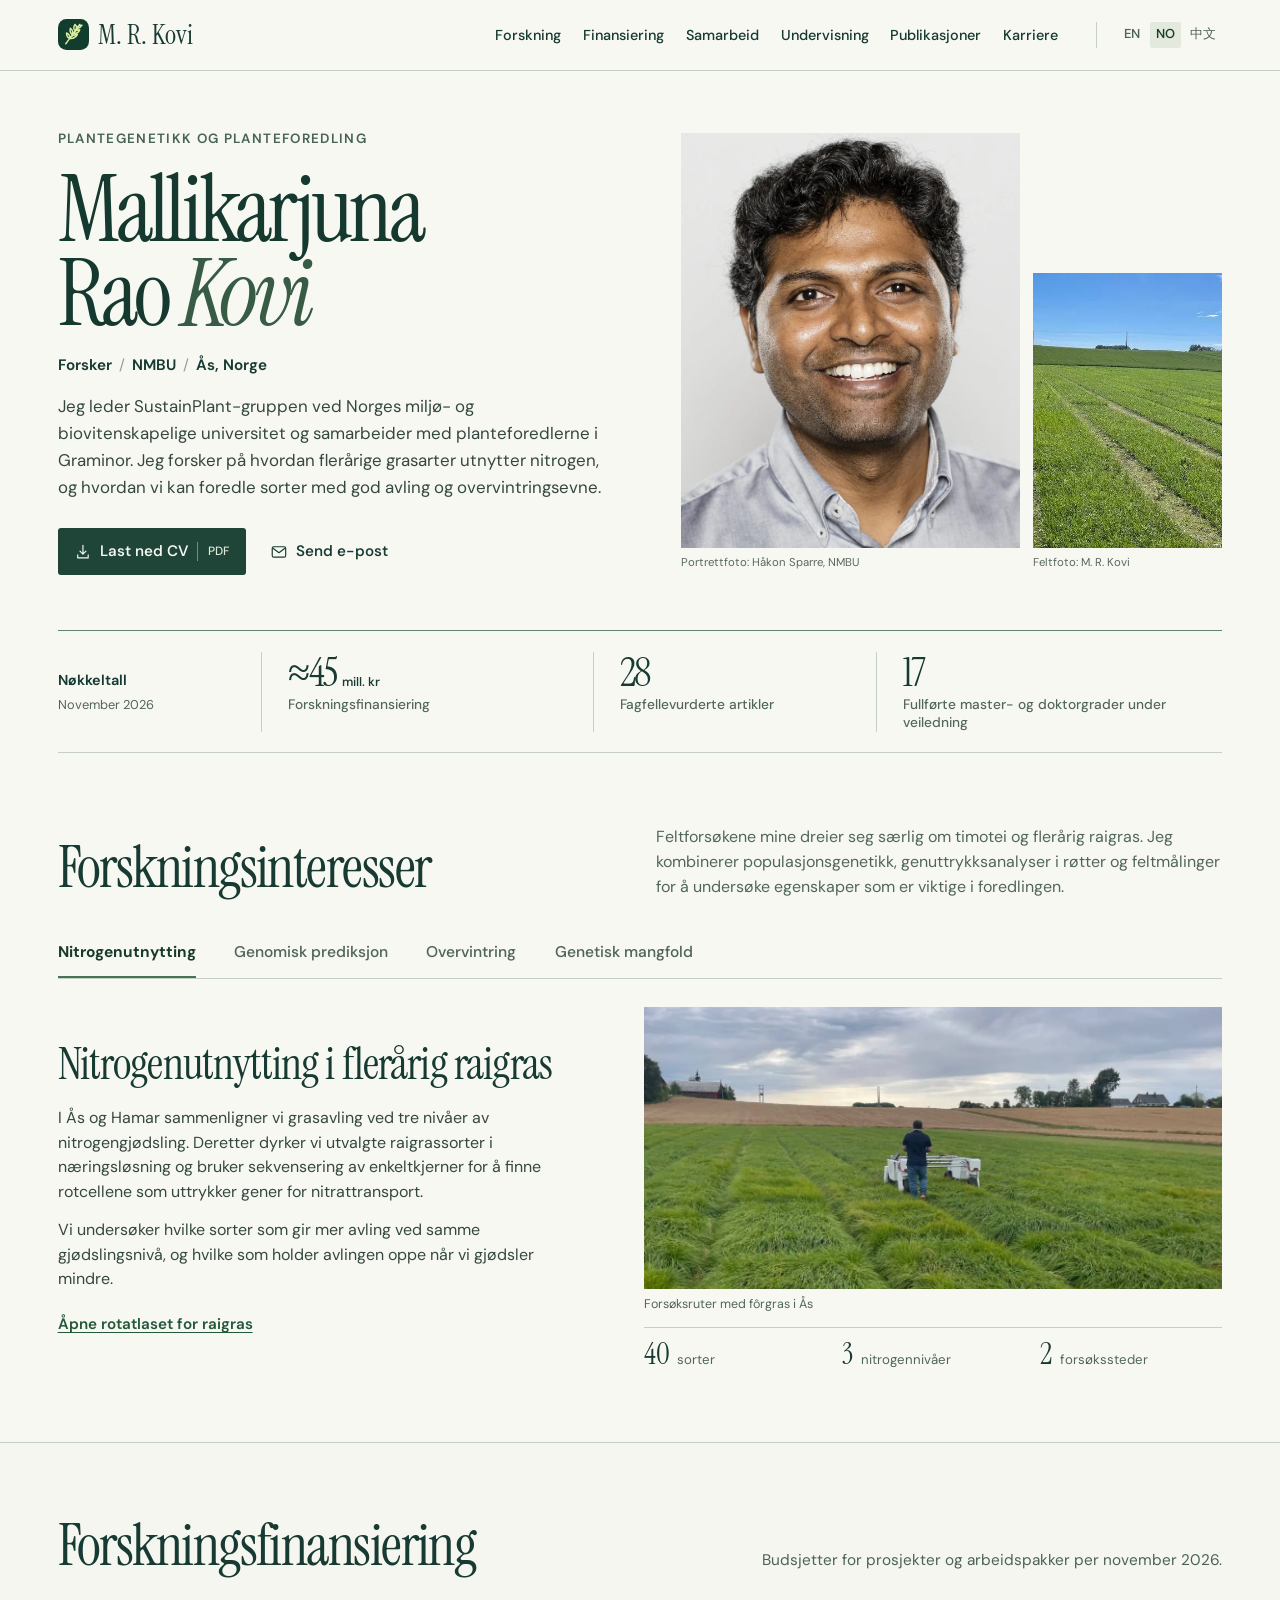
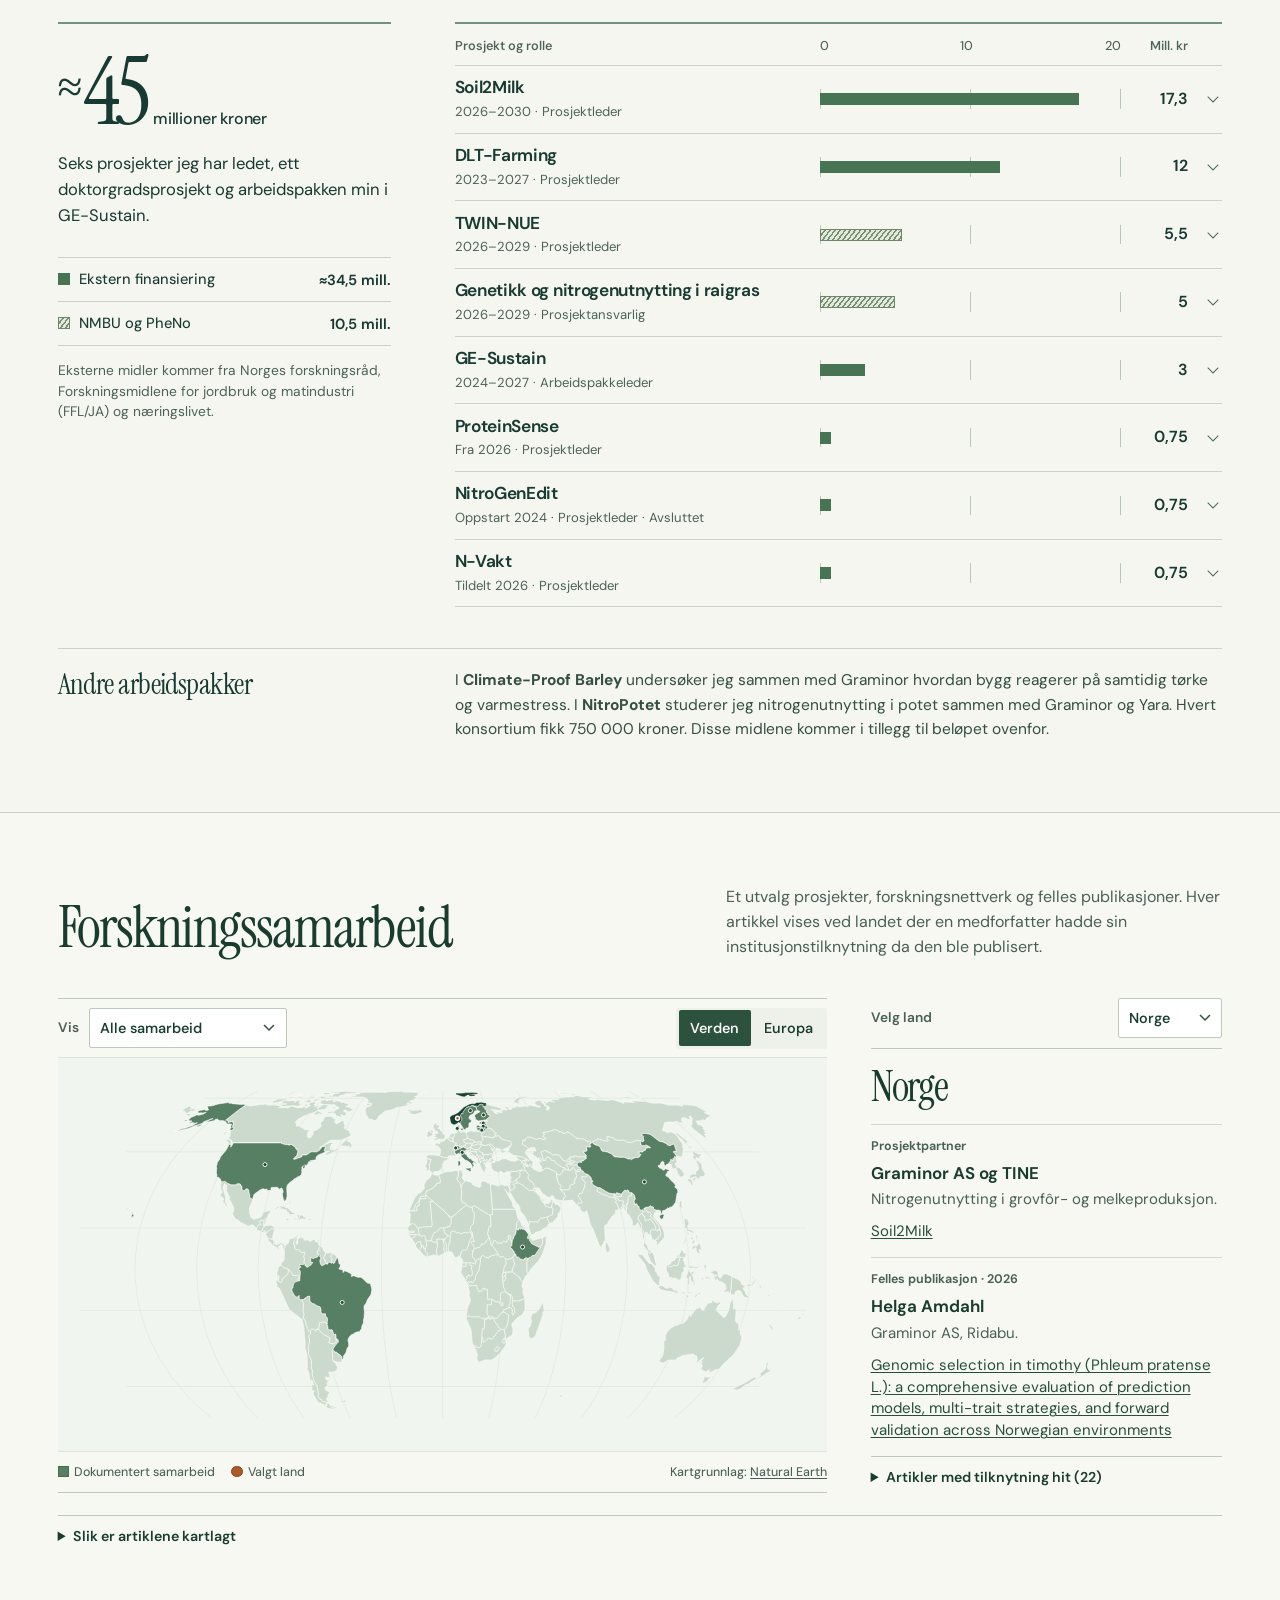
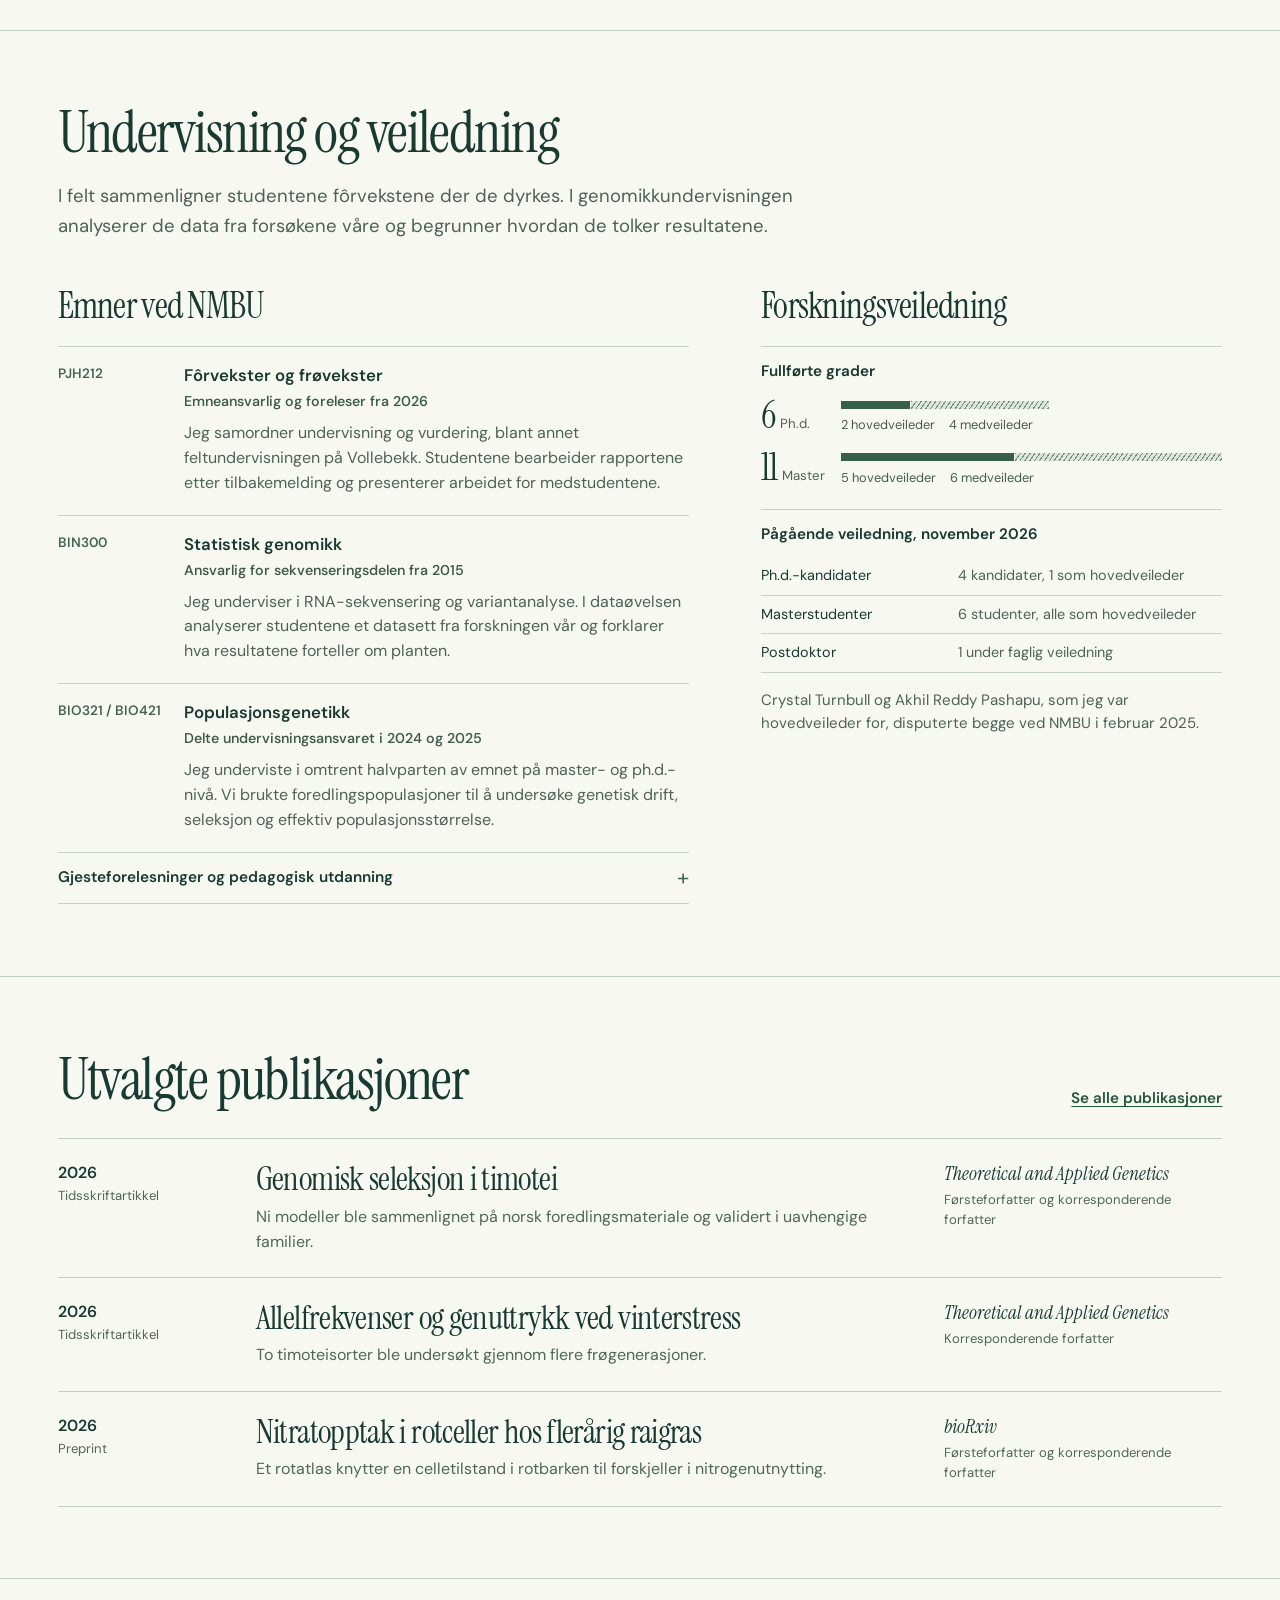
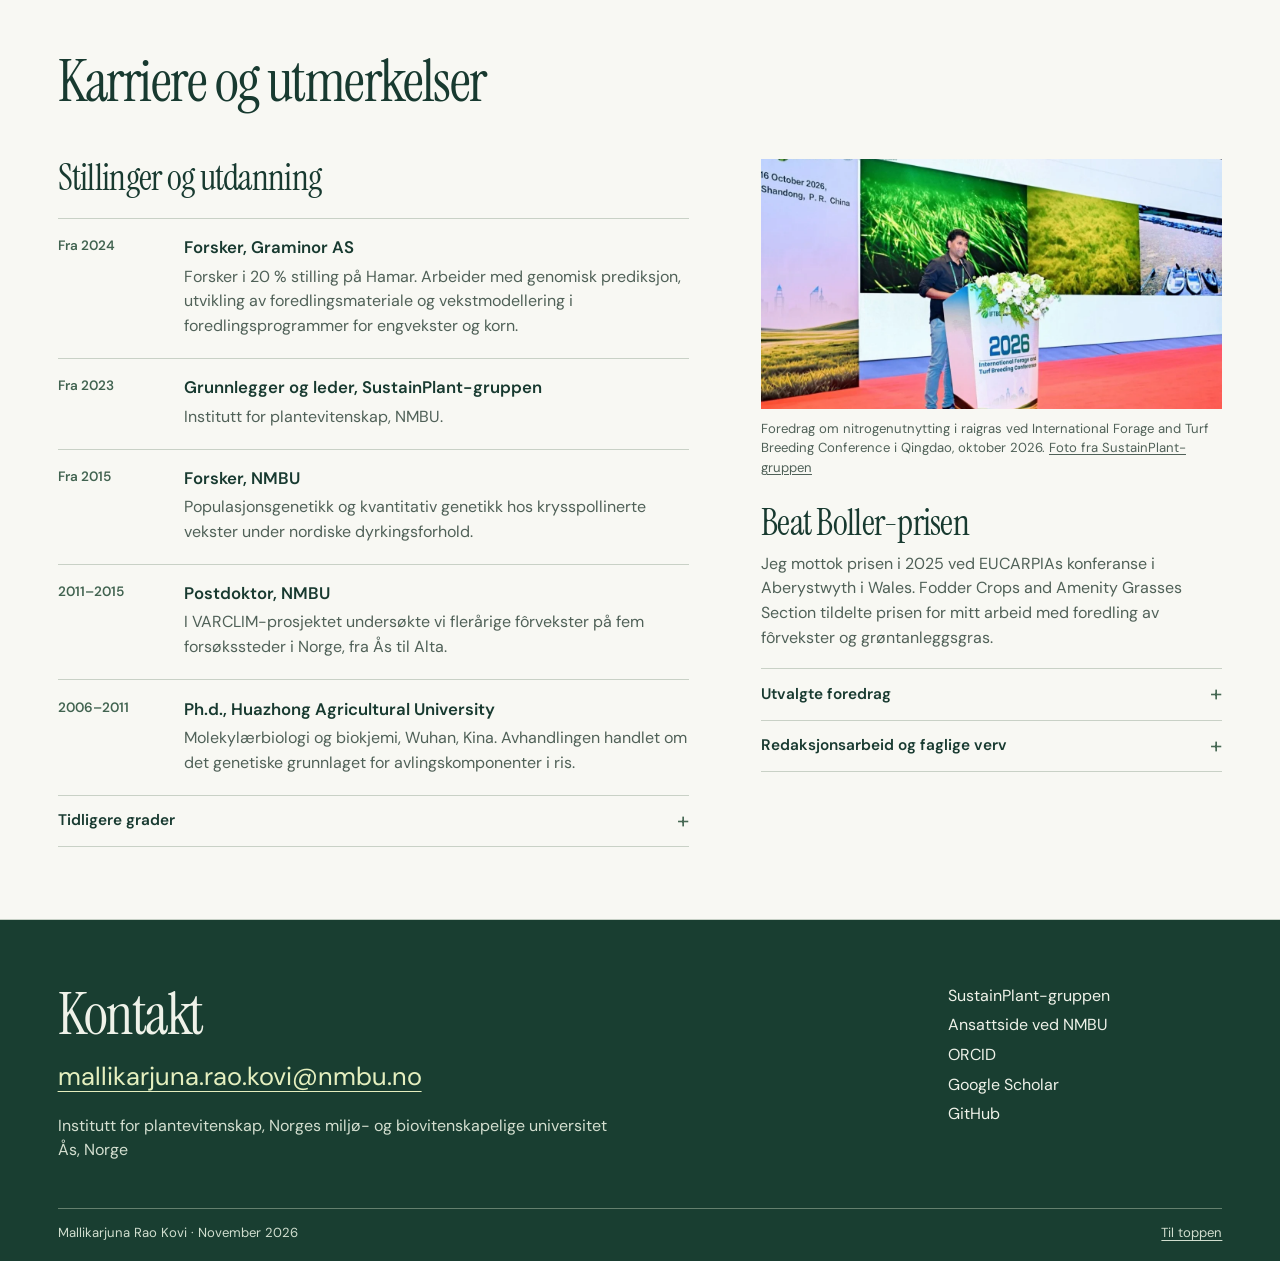
==== index-no.html @ 4cb426a6 "Publish multilingual academic CV with international collaborations" ====
<!doctype html>
<html lang="nb"><head>
<meta charset="utf-8"><meta name="viewport" content="width=device-width,initial-scale=1"><meta name="theme-color" content="#f8f8f3">
<title>Mallikarjuna Rao Kovi | Plantegenetikk og planteforedling</title>
<meta name="description" content="Faglig profil for Mallikarjuna Rao Kovi. Grovfôrforedling, forskningsprosjekter, internasjonalt samarbeid, publikasjoner og undervisning ved NMBU."><link rel="canonical" href="https://kovimallik.github.io/index-no.html">
<link rel="alternate" hreflang="en" href="https://kovimallik.github.io/">
<link rel="alternate" hreflang="nb" href="https://kovimallik.github.io/index-no.html">
<link rel="alternate" hreflang="zh-Hans" href="https://kovimallik.github.io/index-zh.html">
<link rel="alternate" hreflang="x-default" href="https://kovimallik.github.io/">
<meta property="og:type" content="profile"><meta property="og:title" content="Mallikarjuna Rao Kovi | Plantegenetikk og planteforedling"><meta property="og:description" content="Faglig profil for Mallikarjuna Rao Kovi. Grovfôrforedling, forskningsprosjekter, internasjonalt samarbeid, publikasjoner og undervisning ved NMBU."><meta property="og:url" content="https://kovimallik.github.io/index-no.html"><meta property="og:image" content="https://kovimallik.github.io/assets/portrait.webp">
<link rel="icon" href="./assets/mark.svg" type="image/svg+xml"><link rel="preload" href="./assets/fonts/InstrumentSerif-Regular.woff" as="font" type="font/woff" crossorigin>
<link rel="stylesheet" href="./style.css"><link rel="stylesheet" href="./funding.css"><link rel="stylesheet" href="./teaching.css"><link rel="stylesheet" href="./world-map.css"><script src="./script.js" defer></script><script src="./world-map.js" defer></script>
</head><body><a href="#main" class="skip">Hopp til innhold</a>
<header class="site-header"><div class="wrap headbar">
<a class="wordmark" href="#main" aria-label="M. R. Kovi · Forside"><img src="./assets/mark.svg" width="33" height="33" alt="">M. R. Kovi</a>
<nav class="main-nav" id="main-nav" aria-label="Hovedmeny"><a href="#research">Forskning</a><a href="#funding">Finansiering</a><a href="#collaborations">Samarbeid</a><a href="#teaching">Undervisning</a><a href="#publications">Publikasjoner</a><a href="#career">Karriere</a></nav>
<nav class="languages" aria-label="Velg språk"><a href="./index.html" lang="en" hreflang="en" aria-label="English" data-language="en">EN</a> <a href="./index-no.html" lang="nb" hreflang="nb" aria-label="Norsk bokmål" data-language="no" aria-current="true">NO</a> <a href="./index-zh.html" lang="zh-Hans" hreflang="zh-Hans" aria-label="简体中文" data-language="zh">中文</a></nav>
<button type="button" class="menu-toggle" data-open="Meny" data-close="Lukk menyen" aria-label="Meny" aria-controls="main-nav" aria-expanded="false"><span></span><span></span></button>
</div></header>
<main id="main">
<section class="masthead" aria-labelledby="name"><div class="wrap hero-grid">
<div class="bio"><div class="profession">Plantegenetikk og planteforedling</div>
<h1 id="name" lang="en">Mallikarjuna<br>Rao <em>Kovi</em></h1>
<p class="byline">Forsker <span aria-hidden="true">/</span> NMBU <span aria-hidden="true">/</span> Ås, Norge</p>
<p class="bio-copy">Jeg leder SustainPlant-gruppen ved Norges miljø- og biovitenskapelige universitet og samarbeider med planteforedlerne i Graminor. Jeg forsker på hvordan flerårige grasarter utnytter nitrogen, og hvordan vi kan foredle sorter med god avling og overvintringsevne.</p><div class="bio-links"><a class="button" href="./Mallikarjuna-Rao-Kovi-CV-no.pdf" download><svg class="icon" aria-hidden="true" viewBox="0 0 24 24"><path d="M12 3v12m-4-4 4 4 4-4M5 16v4h14v-4"/></svg>Last ned CV <span>PDF</span></a><a class="plain-link" href="mailto:mallikarjuna.rao.kovi@nmbu.no"><svg class="icon" aria-hidden="true" viewBox="0 0 24 24"><rect x="3" y="5" width="18" height="14" rx="2"/><path d="m4 7 8 6 8-6"/></svg>Send e-post</a></div>
</div>
<div class="hero-photos">
<figure class="main-photo"><img src="./assets/portrait.webp" alt="Portrett av Mallikarjuna Rao Kovi" width="825" height="1100" fetchpriority="high"><figcaption>Portrettfoto: Håkon Sparre, NMBU</figcaption></figure>
<figure class="side-photo"><img src="./assets/proteinsense-field.webp" alt="Rader med fôrgras i et norsk feltforsøk." width="880" height="495"><figcaption>Feltfoto: M. R. Kovi</figcaption></figure>
</div>
</div></section>
<div class="wrap record-strip"><div class="record-heading"><strong>Nøkkeltall</strong><span>November 2026</span></div><a href="#funding" class="metric"><span class="metric-value">≈45 <small>mill. kr</small></span><span class="metric-label">Forskningsfinansiering</span></a><a href="#publications" class="metric"><span class="metric-value">28</span><span class="metric-label">Fagfellevurderte artikler</span></a><a href="#teaching" class="metric"><span class="metric-value">17</span><span class="metric-label">Fullførte master- og doktorgrader under veiledning</span></a></div>
<section class="chapter research" id="research"><div class="wrap"><header class="lead-heading"><h2>Forskningsinteresser</h2><p>Feltforsøkene mine dreier seg særlig om timotei og flerårig raigras. Jeg kombinerer populasjonsgenetikk, genuttrykksanalyser i røtter og feltmålinger for å undersøke egenskaper som er viktige i foredlingen.</p></header>
<div class="theme-nav" aria-label="Forskningstemaer" hidden><button type="button" data-theme="nitrogen">Nitrogenutnytting</button><button type="button" data-theme="prediction">Genomisk prediksjon</button><button type="button" data-theme="adaptation">Overvintring</button><button type="button" data-theme="resources">Genetisk mangfold</button></div>
<article class="theme-panel" id="nitrogen"><div class="theme-copy"><h3>Nitrogenutnytting i flerårig raigras</h3><p>I Ås og Hamar sammenligner vi grasavling ved tre nivåer av nitrogengjødsling. Deretter dyrker vi utvalgte raigrassorter i næringsløsning og bruker sekvensering av enkeltkjerner for å finne rotcellene som uttrykker gener for nitrattransport.</p><p>Vi undersøker hvilke sorter som gir mer avling ved samme gjødslingsnivå, og hvilke som holder avlingen oppe når vi gjødsler mindre.</p><a class="text-link" href="https://kovimallik.github.io/lolium-root-atlas/">Åpne rotatlaset for raigras</a></div><figure class="field-study"><img src="./assets/field-phenotyping.webp" width="1200" height="675" loading="lazy" alt="En forsker måler fôrgras i felt med en fenotypingsplattform ved NMBU."><figcaption><span>Forsøksruter med fôrgras i Ås</span><div class="trial-design"><div><strong>40</strong><span>sorter</span></div><div><strong>3</strong><span>nitrogennivåer</span></div><div><strong>2</strong><span>forsøkssteder</span></div></div></figcaption></figure></article>
<article class="theme-panel" id="prediction"><div class="theme-copy"><h3>Genomisk prediksjon i nye timoteifamilier</h3><p>Sammen med Graminor sammenlignet vi ni modeller for genomisk prediksjon i timotei. Den gjennomsnittlige korrelasjonen mellom predikerte og observerte verdier falt fra 0,62 ved kryssvalidering til 0,16 da vi testet modellene i 213 uavhengige familier.</p><p>For en foredler som skal velge foreldre til neste generasjon, ligger den siste testen nærmest den praktiske oppgaven.</p><a class="text-link" href="https://doi.org/10.1007/s00122-026-05371-x">Les timoteistudien</a></div><figure class="correlation"><figcaption>Prediksjonskorrelasjon <i>r</i></figcaption><div class="corr-row"><span>Kryssvalidering i treningsmaterialet</span><div class="corr-track"><b style="--w:62%"></b></div><strong>0,62</strong></div><div class="corr-row"><span>Uavhengige familier</span><div class="corr-track"><b style="--w:16%"></b></div><strong>0,16</strong></div><p>Gjennomsnittlig Pearson-korrelasjon for 30 kombinasjoner av egenskap og datasett. Skala fra 0 til 1.</p></figure></article>
<article class="theme-panel" id="adaptation"><div class="theme-copy"><h3>Overvintring etter frøoppformering</h3><p>Frø av nordlige timoteisorter blir ofte oppformert lenger sør. Vi følger endringer i allelfrekvenser og genuttrykk gjennom flere frøgenerasjoner og undersøker hvordan plantene klarer seg etter frost og isdekke.</p><p>Spørsmålet er om sortene beholder vinterherdigheten de opprinnelig ble valgt ut for.</p><a class="text-link" href="https://doi.org/10.1007/s00122-026-05270-1">Les studien om vinterstress</a></div><div class="trait-note"><h4>Vinteregenskaper</h4><dl><dt>Frosttoleranse</dt><dd>Gjenvekst etter frost</dd><dt>Toleranse for isdekke</dt><dd>Overlevelse under langvarig isdekke</dd></dl></div></article>
<article class="theme-panel" id="resources"><div class="theme-copy"><h3>Frøavling og genetiske ressurser</h3><p>I tetraploid rødkløver har vi sammenlignet genuttrykket i planter med ulik frøsetting. For engsvingel har vi utviklet en åpen genomdatabase der forskere kan finne gener og sammenligne sekvenser.</p><p>I GE-Sustain arbeider jeg også med å finne gener for sjukdomsresistens og prosesseringskvalitet i potet.</p><a class="text-link" href="https://doi.org/10.1038/srep44383">Les studien om rødkløver</a></div><div class="trait-note"><h4>Genomressurser</h4><dl><dt><a href="https://doi.org/10.1093/database/baaa046">ForageGrassBase</a></dt><dd>Genomressurser for engsvingel</dd><dt><a href="https://www.sustainplantgroup.com/pages/research.html#ge-sustain">GE-Sustain</a></dt><dd>Sjukdomsresistens og knollkvalitet i potet</dd></dl></div></article></div></section>
<section lang="nb" class="chapter funding" id="funding" aria-labelledby="funding-title">
  <div class="wrap">
    <header class="fund-heading">
      <h2 id="funding-title">Forskningsfinansiering</h2>
      <p>Budsjetter for prosjekter og arbeidspakker per november 2026.</p>
    </header>
    <div class="fund-layout">
      <div class="fund-overview">
        <p class="fund-total"><span class="fund-approx" aria-label="Omtrent">≈</span>45<span class="fund-unit">millioner kroner</span></p>
        <p class="fund-scope">Seks prosjekter jeg har ledet, ett doktorgradsprosjekt og arbeidspakken min i GE-Sustain.</p>
        <dl class="fund-source-list">
          <div>
            <dt><i class="fund-key" aria-hidden="true"></i>Ekstern finansiering</dt>
            <dd>≈34,5 mill.</dd>
          </div>
          <div>
            <dt><i class="fund-key fund-internal-key" aria-hidden="true"></i>NMBU og PheNo</dt>
            <dd>10,5 mill.</dd>
          </div>
        </dl>
        <p class="fund-source-note">Eksterne midler kommer fra Norges forskningsråd, Forskningsmidlene for jordbruk og matindustri (FFL/JA) og næringslivet.</p>
      </div>
      <div class="fund-chart" aria-label="Prosjektbudsjetter i millioner kroner">
        <div class="fund-chart-head" aria-hidden="true">
          <span class="fund-project-label">Prosjekt og rolle</span>
          <span class="fund-chart-axis"><span>0</span><span>10</span><span>20</span></span>
          <span class="fund-amount-label">Mill. kr</span>
        </div>
        <!-- Each budget is plotted on the same 0 to 20 millioner kroner scale. -->
        <details class="fund-row">
          <summary>
            <span class="fund-label"><strong>Soil2Milk</strong><small>2026–2030 · Prosjektleder</small></span>
            <span class="fund-plot" aria-hidden="true"><i style="--share:86.5%"></i></span>
            <span class="fund-amount">17,3<span class="fund-sr"> millioner kroner</span></span><i class="fund-toggle" aria-hidden="true"></i>
          </summary>
          <div class="fund-detail"><p>Vi følger nitrogenet fra eng med gras og kløver via grovfôret til melkekua. Vi måler fôrkvalitet, nitrogentap og metanutslipp. Norges forskningsråd bidrar med 16 millioner kroner og næringslivet med 1,3 millioner. Blant partnerne er TINE, Graminor, Yara og Norsk Landbruksrådgiving.</p>
            <a href="https://www.nmbu.no/en/research/projects/soil2milk">Soil2Milk ved NMBU</a></div>
        </details>
        <details class="fund-row">
          <summary>
            <span class="fund-label"><strong>DLT-Farming</strong><small>2023–2027 · Prosjektleder</small></span>
            <span class="fund-plot" aria-hidden="true"><i style="--share:60%"></i></span>
            <span class="fund-amount">12<span class="fund-sr"> millioner kroner</span></span><i class="fund-toggle" aria-hidden="true"></i>
          </summary>
          <div class="fund-detail"><p>I Ås og Hamar sammenligner vi 40 sorter av flerårig raigras ved tre nivåer av nitrogengjødsling. Feltroboter, droner og sensorer lar oss koble målinger av plantebestandet til tørrstoffavling og fôrkvalitet. Budsjettet inkluderer 9,86 millioner kroner i offentlig støtte og 2,14 millioner fra næringslivet. Graminor, BioDrone og Accenture er blant partnerne.</p>
            <a href="https://www.nmbu.no/en/research/projects/dlt-farming">DLT-Farming ved NMBU</a></div>
        </details>
        <details class="fund-row fund-internal">
          <summary>
            <span class="fund-label"><strong>TWIN-NUE</strong><small>2026–2029 · Prosjektleder</small></span>
            <span class="fund-plot" aria-hidden="true"><i style="--share:27.5%"></i></span>
            <span class="fund-amount">5,5<span class="fund-sr"> millioner kroner</span></span><i class="fund-toggle" aria-hidden="true"></i>
          </summary>
          <div class="fund-detail"><p>Daglige 3D-skanninger viser hvordan raigras og havre vokser ved ulik nitrogentilgang. Vi kombinerer målingene med genomdata for å modellere responsen på gjødsling hos ulike genotyper. NMBU og Norsk infrastruktur for plantefenotyping (PheNo) finansierer prosjektet.</p>
            <a href="https://www.nmbu.no/en/research/projects/twin-nue">TWIN-NUE ved NMBU</a></div>
        </details>
        <details class="fund-row fund-internal">
          <summary>
            <span class="fund-label"><strong>Genetikk og nitrogenutnytting i raigras</strong><small>2026–2029 · Prosjektansvarlig</small></span>
            <span class="fund-plot" aria-hidden="true"><i style="--share:25%"></i></span>
            <span class="fund-amount">5<span class="fund-sr"> millioner kroner</span></span><i class="fund-toggle" aria-hidden="true"></i>
          </summary>
          <div class="fund-detail"><p>I dette NMBU-finansierte doktorgradsprosjektet bruker vi genredigering for å undersøke hvordan kandidatgener påvirker opptak og utnytting av nitrogen i flerårig raigras.</p>
            <a href="https://www.sustainplantgroup.com/pages/team.html">Doktorgradsarbeid i SustainPlant</a></div>
        </details>
        <details class="fund-row">
          <summary>
            <span class="fund-label"><strong>GE-Sustain</strong><small>2024–2027 · Arbeidspakkeleder</small></span>
            <span class="fund-plot" aria-hidden="true"><i style="--share:15%"></i></span>
            <span class="fund-amount">3<span class="fund-sr"> millioner kroner</span></span><i class="fund-toggle" aria-hidden="true"></i>
          </summary>
          <div class="fund-detail"><p>Jeg leder arbeidet med å finne gener for sykdomsresistens og prosesseringskvalitet i potet. Arbeidspakken har et budsjett på 3 millioner kroner av totalt 16 millioner i prosjektet som Graminor leder.</p>
            <a href="https://www.sustainplantgroup.com/pages/research.html#ge-sustain">GE-Sustain hos SustainPlant</a></div>
        </details>
        <details class="fund-row">
          <summary>
            <span class="fund-label"><strong>ProteinSense</strong><small>Fra 2026 · Prosjektleder</small></span>
            <span class="fund-plot" aria-hidden="true"><i style="--share:3.75%"></i></span>
            <span class="fund-amount">0,75<span class="fund-sr"> millioner kroner</span></span><i class="fund-toggle" aria-hidden="true"></i>
          </summary>
          <div class="fund-detail"><p>Sammen med TINE, Yara og Graminor undersøker vi om dronebilder og feltmålinger kan forutsi råproteininnholdet i gras og hjelpe bønder å velge slåttetidspunkt. Prosjektet finansieres av FFL/JA.</p>
            <a href="https://www.nmbu.no/en/research/projects/proteinsense">ProteinSense ved NMBU</a></div>
        </details>
        <details class="fund-row">
          <summary>
            <span class="fund-label"><strong>NitroGenEdit</strong><small>Oppstart 2024 · Prosjektleder · Avsluttet</small></span>
            <span class="fund-plot" aria-hidden="true"><i style="--share:3.75%"></i></span>
            <span class="fund-amount">0,75<span class="fund-sr"> millioner kroner</span></span><i class="fund-toggle" aria-hidden="true"></i>
          </summary>
          <div class="fund-detail"><p>I dette FFL/JA-finansierte forprosjektet med Graminor sammenlignet vi raigrassorter i vannkultur og valgte ut gener for videre studier av nitrogentransport og nitrogenomsetning.</p>
            <a href="https://www.nmbu.no/en/research/projects/nitrogenedit">NitroGenEdit ved NMBU</a></div>
        </details>
        <details class="fund-row">
          <summary>
            <span class="fund-label"><strong>N-Vakt</strong><small>Tildelt 2026 · Prosjektleder</small></span>
            <span class="fund-plot" aria-hidden="true"><i style="--share:3.75%"></i></span>
            <span class="fund-amount">0,75<span class="fund-sr"> millioner kroner</span></span><i class="fund-toggle" aria-hidden="true"></i>
          </summary>
          <div class="fund-detail"><p>Sammen med Agdir Drift AS skal vi undersøke om satellittdata kan påvise nitrogenoverskudd i eng og identifisere arealer med risiko for utvasking. Prosjektet fikk støtte fra FFL/JA i 2026.</p>
            <a href="https://www.landbruksdirektoratet.no/nb/nyhetsrom/nyhetsarkiv/fra-presisjonsjordbruk-til-avokado-21-nye-og-spennende-utredninger-og-forprosjekter-innen-jordbruk-og-matindustri">Tildelingen hos Landbruksdirektoratet</a></div>
        </details>
      </div>
    </div>
    <aside class="fund-related">
      <h3>Andre arbeidspakker</h3>
      <p>I <strong>Climate-Proof Barley</strong> undersøker jeg sammen med Graminor hvordan bygg reagerer på samtidig tørke og varmestress. I <strong>NitroPotet</strong> studerer jeg nitrogenutnytting i potet sammen med Graminor og Yara. Hvert konsortium fikk 750 000 kroner. Disse midlene kommer i tillegg til beløpet ovenfor.</p>
    </aside>
  </div>
</section>

<section class="chapter network-section" id="collaborations" aria-labelledby="network-title"><div class="wrap">
<header class="network-heading"><h2 id="network-title">Forskningssamarbeid</h2><p>Et utvalg prosjekter, forskningsnettverk og felles publikasjoner. Hver artikkel vises ved landet der en medforfatter hadde sin institusjonstilknytning da den ble publisert.</p></header>
<div class="network-layout"><div class="network-atlas">
<div class="network-toolbar" hidden>
<label class="network-select-label" for="network-type">Vis</label><select id="network-type" data-network-type><option value="all">Alle samarbeid</option><option value="project">Prosjekter og nettverk</option><option value="paper">Felles publikasjoner</option></select>
<div class="network-zoom" aria-label="Kartutsnitt" role="group"><button type="button" data-network-zoom="world" aria-pressed="true">Verden</button><button type="button" data-network-zoom="europe" aria-pressed="false">Europa</button></div></div>
<figure class="network-figure">
<svg xmlns="http://www.w3.org/2000/svg" class="network-map" role="group" aria-label="Verdenskart over utvalgte forskningssamarbeid" viewBox="0 -12 880 392" data-world-box="0 -12 880 392" data-europe-box="387 5 150 87">
<image href="./assets/collaboration-geography.svg" x="0" y="-12" width="880" height="392" aria-hidden="true"/>
<a href="#network-nor" data-network-iso="NOR" data-europe="true" aria-label="Norge"><title>Norge</title><path d="M462 0.3L462.5 0L464.6 -0L466.5 0.3L471.4 1L467.9 1.4L467.2 2.2L466 2.4L465.5 3.3L463.7 3.3L460.4 2.6L461.6 2.3L459.4 2L456.4 1.1L455.2 0.4ZM489.7 13.3L487.2 14L486 14.1L486.3 13L484.1 12.4L481.8 12.9L481.3 14.1L479.9 14.8L478.1 14.4L476 14.5L474 13.6L473.2 14.1L472.2 14.1L472.2 15.2L469.1 15L468.8 15.9L467.3 15.9L462.8 21.7L463.5 22.3L463 23.1L461.3 23.1L460.4 24.9L460.8 27.5L462 28.5L461.7 31L460.4 32.4L459.7 33.7L458.4 32.3L455.1 34.8L452.7 35.3L450.2 34.2L449.4 31.9L448.6 27.2L450.2 25.9L454.6 24.2L457.8 22.3L460.6 19.7L464.1 16.3L466.6 15L470.6 12.9L473.9 12.2L476.6 12.3L478.7 11L481.5 11.1L484.3 10.8L489.6 11.9L487.7 12.3ZM479.7 -0L477.7 0.5L473.5 0.6L465.1 -0.2L473 -0.5L476.7 -0.3ZM476.4 2.1L473.2 2.6L470.6 2.3L471.5 2L470.6 1.7L473.5 1.5L474.2 1.9Z" vector-effect="non-scaling-stroke"/><circle class="network-marker" cx="456.9" cy="28.4" r="2.3" vector-effect="non-scaling-stroke"/></a>
<a href="#network-bra" data-network-iso="BRA" data-europe="false" aria-label="Brasil"><title>Brasil</title><path d="M325 304.4L324.1 302.8L324.8 301.4L323.1 299.5L321.1 297.9L318.5 296L317.7 296.1L315 293.8L313.7 294.1L315.9 290.1L317.8 287.3L319.1 286.1L320.7 284.4L320.4 282L319 280.3L318 280.9L317.9 275.7L317.1 275.2L316.3 275.7L315.4 275.5L313.8 270.7L312.2 269.9L311.4 270.5L308.9 269.9L308.5 265.8L307.6 264.1L308.2 263.4L307.8 261.7L308.2 260.3L308.3 257.9L307.6 256L306.2 255.1L305.9 253.9L306 252.1L301.6 252L300.3 248.4L301 248.4L300 244.3L298.6 243.4L297.1 243.4L296.1 242.5L294.5 241.9L293.5 240.7L290.8 240.2L288.1 237.4L287.8 231.8L284.8 232.3L283.6 233.5L281.7 234.7L281.3 235.7L280.1 235.8L278.3 235.5L277.1 236L276 235.7L275.7 230.9L274 232.8L271.9 232.7L270.9 231L269.3 230.8L269.7 229.5L268.3 227.6L267.2 224.7L267.7 224.2L267.7 222.8L269 221.9L268.7 220.2L269.3 219.1L269.4 217.7L272 215.5L273.9 214.9L274.2 214.4L276.3 214.6L277.1 205.9L277.2 204.5L276.8 202.7L275.7 201.6L275.8 199.3L277.1 198.8L277.6 199.1L277.6 197.9L276.3 197.6L276.3 195.6L280.8 195.7L281.6 194.6L282.3 195.6L282.7 197.4L283.1 197L284.4 198.7L286.2 198.5L286.7 197.5L288.5 196.8L289.4 196.3L289.7 194.9L291.4 194L291.3 193.4L289.3 193.1L289 191.1L289.2 189L288.1 188.2L288.6 187.9L290.3 188.3L292.2 189.1L292.8 188.3L294.5 187.9L297.2 186.7L298.1 185.5L297.8 184.6L299 184.4L299.6 185.2L299.2 186.5L300 187L300.5 188.5L299.8 189.6L299.4 192.3L300 193.9L300.1 195.4L301.5 196.8L302.7 197L303 196.4L303.7 196.2L304.8 195.7L305.5 194.8L308.7 195.3L308.8 193.1L309.7 193.3L310.8 193L312.1 193.7L313.2 194.3L313.9 193.5L314.4 193.6L314.7 194.5L315.9 194.3L319 187.9L319.8 187.7L320.3 189.5L321.6 195L322.8 195.5L322.8 197.7L321.1 200.3L321.8 201.2L325.9 201.7L326 204.9L327.8 202.8L330.8 204L334.7 205.9L335.8 207.8L335.5 209.5L338.2 208.5L342.8 210.2L346.3 210.1L349.8 212.7L352.8 216.2L354.7 217.1L356.7 217.3L357.5 218.3L358.4 222.3L358.9 224.2L358.1 229.4L357 231.4L353.9 235.8L352.6 239.3L351 242L350.4 242.1L349.9 244.4L350.4 250.2L350.1 255L350 257L349.4 258.2L349.3 262.3L347.4 266.3L347.3 269.4L345.6 270.7L345.3 272.6L342.8 272.6L339.4 273.7L338 275.1L335.6 275.9L333.2 278.3L331.7 281.3L331.7 283.5L332.3 285.2L332.4 288.2L332.1 289.6L330.8 291.2L329.3 296.4L327.8 298.7L326.6 300L326.1 302.8Z" vector-effect="non-scaling-stroke"/><circle class="network-marker" cx="325.0" cy="239.1" r="2.3" vector-effect="non-scaling-stroke"/></a>
<a href="#network-chn" data-network-iso="CHN" data-europe="false" aria-label="Kina"><title>Kina</title><path d="M690.6 144L688.6 143L687.9 140.4L688.7 139L691 138.2L692.3 138.2L693.1 139.4L692.4 140.7L692.3 142.5ZM604.3 73.8L603.6 72.3L604.7 71.6L600.9 67L604.4 66L605.1 65.4L604.4 60.8L608.7 61.6L609.2 60.5L608 58L609.5 57.7L610.1 56.1L610.8 55.9L612.2 57.6L614.6 58.9L617.9 59.9L620.4 61.9L621.2 64.9L622.5 66.1L625.1 66.5L628 66.9L631.2 68.5L632.6 68.8L634.8 71.2L636.8 72.8L639 72.7L643.5 73.3L646.1 73L648.3 73.4L652.2 75L654.7 75L656 75.8L657.6 74.4L660.4 73.5L663.4 73.4L665.3 72.4L665.9 71L666.8 70.1L666 69.2L664.7 68.2L664.7 66.5L666 66.8L668.4 67.3L669.5 65.9L672 64.9L672.3 63.2L673.2 62.5L675.8 62.1L677.6 62.4L677.2 61.5L674.1 59.7L672 58.9L671.1 59.9L668.9 59.5L668 59.8L666.8 58.8L666.4 56.3L666 54.4L669 55.3L670.5 53.8L669.7 52.7L669.4 50.1L669.8 49.3L668.7 48L667.2 47.5L667.8 46.3L669.8 45.9L672.2 45.8L675.6 46.5L678 47.4L687.5 54.7L691.5 55.5L695.3 57.3L697.9 59.6L700.9 59.6L701.8 58.6L704.5 57.9L707.3 66.4L704.5 66L703.5 66.9L705.6 69.1L707.5 72.3L706.5 72.3L707.4 73.7L705 72.1L705.2 73.6L702.8 74.8L704.1 76.2L702.2 76.1L700.7 75.2L700.5 77.1L699.1 78.6L698.5 80.4L696 81.1L695.2 82.4L693.4 83.2L693.8 81.9L692.7 80.8L693.3 79L691.4 77.6L690.1 78.5L688.9 80.4L688.6 82.2L686.6 82.3L686.3 83.6L688.4 85.5L690.3 86L691.1 87.2L693.2 88L694.5 86L696.9 87.1L698.3 87.2L699.4 88.6L696.9 89.4L696.6 90.9L695.3 92.4L695.2 94.3L698.2 95.9L700.4 98.7L702.9 101.4L705.4 103.6L706.3 105.7L705.2 106.5L706.4 108.1L708.1 109L708.7 111.4L709.1 113.7L708 114L706.2 124.7L704 127.5L701.7 130L699.2 130.4L698.2 131.7L697.2 130.7L696.3 132.2L693.6 133.7L691.3 134.2L691.3 137.4L690.1 137.6L689 135.4L689.2 134.2L685.9 133.2L684.9 133.7L682.5 132.9L681.1 131.7L681 130L678.7 129.4L677.3 128.3L675.9 129.9L673.8 130.2L672 130.2L670.9 131L669.9 131.4L671.1 134.9L669.8 134.8L669.5 134.1L669.1 132.8L667.6 133.7L666.5 133.2L664.6 132L664.6 129.5L663 128.9L661.8 126.1L659.5 126.6L658.8 123.1L660.3 120.6L659.6 118.1L658.9 115.8L657.7 115.1L656.4 113.4L655.2 113.6L652.7 113.2L653 111.9L651.4 110.1L650.2 111.3L648.2 110.6L646.2 112.5L644.8 114.7L643.2 115.1L642 114.3L640.8 114.2L639 113.5L638 114.3L637.2 116.5L636.3 114.1L635.2 114.8L632.5 114.5L629.8 113.8L627.7 112.5L625.8 111.9L624.6 110.5L623.3 110.1L620.5 108.2L618.5 107.3L617.8 108L614.2 105.9L611.5 104.1L610 100.9L611.7 101.3L611.3 99.8L610 98.3L609.5 96L606.2 92.7L602.3 91.5L601 89.4L599 88.1L598.3 87.3L597.5 85.7L597.2 84.6L595.7 84L595.1 84.3L593.7 81.7L594.1 81.1L593.6 80.4L595.1 79.2L596.3 78.6L598.7 79L598.8 77.3L601.3 76.9L601.7 75.9L604.3 74.4Z" vector-effect="non-scaling-stroke"/><circle class="network-marker" cx="670.6" cy="101.2" r="2.3" vector-effect="non-scaling-stroke"/></a>
<a href="#network-dnk" data-network-iso="DNK" data-europe="true" aria-label="Danmark"><title>Danmark</title><path d="M458.4 42.3L457.2 42.6L455.8 42.3L455 41L454.8 38.7L455 38.1L455.5 37.5L457.1 37.3L457.7 36.7L459.1 36.1L459.1 37.2L458.7 37.9L458.9 38.6L460 38.9L457.8 41.1ZM462.7 39.7L463.4 40.8L462.4 42.7L460.4 41.4L460.1 40.4Z" vector-effect="non-scaling-stroke"/><circle class="network-marker" cx="456.6" cy="40.0" r="2.3" vector-effect="non-scaling-stroke"/></a>
<a href="#network-est" data-network-iso="EST" data-europe="true" aria-label="Estland"><title>Estland</title><path d="M489.7 32.3L489.7 32.3L490.1 32.7L489.1 33.9L490 36L489.4 36.7L487.9 36.7L486.2 35.8L485.4 35.6L483.9 36L483.9 34.7L483.3 34.9L482 34.2L481.6 32.9L483.7 32.4L485.9 32Z" vector-effect="non-scaling-stroke"/><circle class="network-marker" cx="486.3" cy="33.9" r="2.3" vector-effect="non-scaling-stroke"/></a>
<a href="#network-eth" data-network-iso="ETH" data-europe="false" aria-label="Etiopia"><title>Etiopia</title><path d="M551.6 175.8L545.3 185.2L542.2 185.3L540.2 187.6L538.7 187.6L538.1 188.6L536.5 188.6L535.5 187.6L533.4 188.9L532.7 190.2L529.3 189.6L526.3 187L524.7 187L523.9 185.9L523.8 184.1L522.6 183.6L521.2 180.2L520.1 179.5L519.6 178.2L518.4 176.7L517 176.4L517.7 174.6L518.9 174.6L519.7 167.5L520.8 166.6L520.9 165.4L521.8 163L523.2 161.4L523.9 158.3L524.2 155.7L526.9 156.3L527.5 154L529 155.4L530.3 154.7L530.9 155.3L532.5 155.4L534.5 156.6L535.2 157.7L536.3 158.7L537.4 160.5L538.2 161.5L537.5 162.9L536.8 164.4L537 165.2L537.1 166.2L538.4 166.2L538.9 166L539.5 166.6L539 167.7L541.8 172L549.6 175.8Z" vector-effect="non-scaling-stroke"/><circle class="network-marker" cx="531.3" cy="175.7" r="2.3" vector-effect="non-scaling-stroke"/></a>
<a href="#network-fin" data-network-iso="FIN" data-europe="true" aria-label="Finland"><title>Finland</title><path d="M486 14.1L486.1 15.3L488.9 16.5L487.8 17.8L490.3 19.8L489.6 21.4L491.5 22.8L491.2 24.1L494.1 25.4L493.7 26.4L489.4 30.2L480.5 31.5L479.2 30.4L477.4 29.7L477.4 27.7L476.2 25.9L476.8 24.8L478.1 23.5L481.6 21.5L482.6 21.1L482.2 20.3L479.7 19.4L479 18.7L478.3 16L475.5 14.9L473.2 14.1L474 13.6L476 14.5L478.1 14.4L479.9 14.8L481.3 14.1L481.8 12.9L484.1 12.4L486.3 13Z" vector-effect="non-scaling-stroke"/><circle class="network-marker" cx="486.6" cy="24.6" r="2.3" vector-effect="non-scaling-stroke"/></a>
<a href="#network-ita" data-network-iso="ITA" data-europe="true" aria-label="Italia"><title>Italia</title><path d="M460.7 61.9L461.9 62.3L462.1 61.8L464.1 61.3L464.6 62.2L467.5 62.9L467.3 64.2L467.9 65.3L466.3 64.9L464.7 65.8L464.9 67.1L464.7 67.8L465.5 69.2L467.5 70.5L468.6 72.7L471.1 74.9L472.7 74.8L473.2 75.4L472.7 76L478.1 79.2L478.4 79.7L478.1 80.7L476.8 79.4L475 79L474.2 80.7L475.8 81.7L475.7 83.2L474.8 83.3L473.9 85.7L473 85.9L473.7 83L472.8 81.4L472 80L468.1 76.9L466.6 76.8L464.9 75.5L462.9 73.8L461.4 72.3L460.7 69.6L459.6 69.3L458 68.5L455.1 70.2L455.3 69.1L454.2 68.8L453.6 66.7L454.2 65.9L453.6 65L453.7 64.2L454.5 64.8L455.5 64.7L456.6 63.8L456.9 64.2L457.9 64.1L458.3 63.1L459.8 63.4L460.6 63ZM471 85.3L472.6 85L472 87.2L472.4 88.1L472 89.5L466.2 86.7L466.4 85.3L468.9 85.6ZM458 77.7L459 76.9L460.3 78.8L460.2 82.4L459.2 82.2L458.4 83.2L457.6 82.4L457.4 79.1L456.9 77.6Z" vector-effect="non-scaling-stroke"/><circle class="network-marker" cx="462.3" cy="67.5" r="2.3" vector-effect="non-scaling-stroke"/></a>
<a href="#network-lva" data-network-iso="LVA" data-europe="true" aria-label="Latvia"><title>Latvia</title><path d="M489.4 36.7L490.4 37.2L490.8 38.2L491.7 39.6L489.9 40.4L488.8 40.8L485.5 39.1L483.7 39.3L480.6 39.2L478.7 39.9L478.4 38.2L479.1 36.8L480.7 36L482.4 37.7L483.9 37.6L483.9 36L485.4 35.6L486.2 35.8L487.9 36.7Z" vector-effect="non-scaling-stroke"/><circle class="network-marker" cx="486.3" cy="37.6" r="2.3" vector-effect="non-scaling-stroke"/></a>
<a href="#network-ltu" data-network-iso="LTU" data-europe="true" aria-label="Litauen"><title>Litauen</title><path d="M488.8 40.8L489.2 41.8L487.8 42.6L487.6 43.9L485.8 44.7L484 44.7L483.4 44L482.4 43.8L482.1 43.2L482.2 42.5L481.4 42.2L479.4 41.8L478.7 39.9L480.6 39.2L483.7 39.3L485.5 39.1Z" vector-effect="non-scaling-stroke"/><circle class="network-marker" cx="484.6" cy="42.0" r="2.3" vector-effect="non-scaling-stroke"/></a>
<a href="#network-swe" data-network-iso="SWE" data-europe="true" aria-label="Sverige"><title>Sverige</title><path d="M459.7 33.7L460.4 32.4L461.7 31L462 28.5L460.8 27.5L460.4 24.9L461.3 23.1L463 23.1L463.5 22.3L462.8 21.7L467.3 15.9L468.8 15.9L469.1 15L472.2 15.2L472.2 14.1L473.2 14.1L475.5 14.9L478.3 16L479 18.7L479.7 19.4L477 20L475.6 21.3L476.1 22.4L473.7 23.9L470.7 25.6L469.8 28.5L471.3 29.9L473.2 31.1L471.9 33.4L470.1 33.9L469.9 37.6L469.1 39.7L466.9 39.5L466 41.3L463.9 41.4L463.1 39.2L461.4 36.7Z" vector-effect="non-scaling-stroke"/><circle class="network-marker" cx="471.6" cy="19.7" r="2.3" vector-effect="non-scaling-stroke"/></a>
<a href="#network-che" data-network-iso="CHE" data-europe="true" aria-label="Sveits"><title>Sveits</title><path d="M458.9 60.3L459 60.8L458.8 61.4L459.7 61.8L460.7 61.9L460.6 63L459.8 63.4L458.3 63.1L457.9 64.1L456.9 64.2L456.6 63.8L455.5 64.7L454.5 64.8L453.7 64.2L452.9 63.1L452 63.5L452 62.3L453.4 60.9L453.3 60.3L456.4 60.1L456.8 59.5Z" vector-effect="non-scaling-stroke"/><circle class="network-marker" cx="454.8" cy="62.4" r="2.3" vector-effect="non-scaling-stroke"/></a>
<a href="#network-usa" data-network-iso="USA" data-europe="false" aria-label="USA"><title>USA</title><path d="M200.4 56.6L254.4 56.6L255 55.6L255.6 55.6L255.2 57L255.5 57.4L256.8 57.6L258.6 58L260 58.8L261.8 58.4L263.9 59.1L264.5 59.1L266.7 58.3L271.7 61.9L271.7 63.1L272.2 63.2L272.7 62.9L272.5 63.5L272.7 63.9L273.3 63.9L273.4 64.2L272.9 64.7L274.5 65.9L273.8 68.3L273.2 70.6L269.3 74.8L269.4 75.2L269.9 75.6L278.9 72.4L279.1 70.8L280.2 70.4L282.2 70.4L284.1 70.4L289.5 66.8L292.5 66.8L296.3 66.8L296.7 66.1L297.4 66L298.4 65.6L299.6 64.4L301 62.4L303.3 60.5L303.7 61.2L305.2 60.7L305.8 61.5L304.4 65L305.2 66.4L305.2 67.3L297.7 70.3L296.1 71.8L295.5 72.4L295 73.8L295.1 75.3L296 75.3L296.1 74.4L296.5 75L296.1 75.7L289.7 76.8L287.7 77.6L290.9 77.1L291.3 77.6L288.1 78.4L286.8 78.4L287 78.1L286.1 78.9L286.6 79L285.5 81L283.2 83.1L283.3 82.4L282.9 82.2L282.5 81.5L282.4 84.5L281.4 85.6L279.5 87.8L279.3 87.7L280.6 85.8L279.9 84.8L280.4 82.5L279.6 83.7L279.4 85.4L278.2 85L279.3 85.9L278.5 88.5L279.1 88.7L279 89.7L278.4 92.5L276.4 94.6L273.9 95.5L272 97.1L270.8 97.3L269.4 98.4L268.8 99.3L265.9 101.2L264.3 102.6L262.7 104.3L261.8 106.4L261.6 108.4L262 117.7L261.4 119.7L261.1 120.9L260.1 122.7L259.3 123.1L258.3 122.7L258.3 121.4L257.6 120.7L256.5 114.7L257.5 112.8L257.3 111.1L256.3 108.7L255.5 108.2L253 109.6L252.6 109.4L251.9 108.1L250.8 107.3L244.6 107.6L243.6 108L243.6 110.6L243.1 111L242.4 110.5L241.4 111.1L239.8 111L238.7 109.4L236.6 109.8L235.2 109.1L233.8 109.3L231.7 110L224.8 114.9L223.9 116.2L223.3 118.3L223 119.7L223.1 120.7L222.2 120.8L220.8 120.1L219.4 119.2L219.1 117.8L219.3 115.7L218.5 114.1L218.3 112.3L217.9 110.3L216.7 109.1L214.9 109.2L212.7 111.5L211.2 110.6L210.4 109.8L210.4 108.1L210.2 106.6L208.2 103.4L204.5 103.4L204 104.6L202.3 104.6L197.9 104.6L193.8 102.6L191.1 101.2L191.5 100.6L188.6 100.9L186.1 101.1L186.4 99.7L185.7 98L184.9 97.7L185 96.9L183.9 96.7L183.5 95.9L181.6 95.7L181.3 95.2L181.8 93.6L181.1 90.8L181.4 86.9L181.8 86.3L181.4 85.4L181.1 83L182.1 80.8L181.9 79.3L183.7 77.1L185.1 74.7L185.7 72.7L191.9 65.4L193.9 62L194.9 59.8L195.2 58.6L195.8 58.2L198 59L197.3 61.4L198.3 60.7L199.5 58.7ZM86.1 138.2L86.9 140L84.3 141.8L83.8 141.4L84.2 140.5L84.2 139.4L85.3 137.7L85.4 137.7ZM85.5 136.1L85.2 136.5L84.3 136.7L84 135.6L84.4 135.4L85.1 135.7ZM84.2 134.9L84 135.2L82.8 135.1L83.1 134.7ZM81.9 133.2L82.1 133.4L82.3 134.4L81.3 134.5L81.2 133.8L81.2 133.7ZM79.5 131.7L79.3 132.4L78.9 132.7L78.3 132.2ZM146.9 30.4L148.1 30.6L147.1 31.4L145.6 31.7L145 31.3L144.7 30.8ZM163.8 35.6L164.8 35.7L164.7 36.4L161.9 37.4L159.1 38.3L158.9 37.7L159.8 36.7L162.4 35.9ZM214.9 13.1L214.9 13.1L205.8 19.5L191.6 30.6L193.3 30.6L194.3 31.2L194.5 32.1L194.5 33.5L197.5 32.4L200.1 31.7L199.8 32.8L200 33.6L200.6 34.6L200.1 36.2L199.4 38.7L201.1 40.1L199.7 41.6L197.6 42.7L197.4 41.8L196.5 41.1L198 39.1L197.5 37.3L198.7 35.2L197.1 35.1L194.3 35L192.9 34.4L191.7 32.2L190.5 31.8L188.3 31L185.6 31.2L183.3 30.3L182.3 29.4L179.8 29.8L178.4 31.3L169.6 33L171 31.8L174.4 29.7L177 29.1L177.2 28.6L166.1 32.6L166.1 33.6L162.4 35.2L159.4 36.1L156.8 36.8L149 40L132.9 43.6L142.6 40.2L145.1 39.9L154.6 36.4L157 34.8L159.5 33.5L156.6 34.2L156.5 33.8L154.5 34.6L154.8 33.5L153.3 34.3L154 33.2L151.1 34L150 34L151.5 32.8L152.9 32L152.8 31.2L149.9 31.6L149.8 30.7L149.3 30.2L150.9 29L150.8 28.1L153.2 27L156.2 25.9L158.3 24.8L159.9 24.7L160.7 25L166.6 23.6L167.6 22.8L167.2 22.4L169.5 21.7L164.9 22.5L164.2 22.1L161.5 22.3L159.7 21.9L160.2 21.1L159.8 20.1L163.4 19.3L168.5 18.4L169.8 18.4L168.2 19.3L171.8 19.2L172.2 18.1L171.3 17.5L171.5 16.6L171.2 15.9L169.9 15.3L172.3 14.4L175.2 14.4L178.5 13.6L180.2 12.9L183.2 12.1L194.3 10.5L196.1 10.8L196.1 11.5L197.3 11.2L199.8 11.3L199.1 11.7L209.3 12.6L211.8 12.4ZM148 23.6L151.7 24.5L151.3 24.8L149.3 25.2L148.7 24.7L148.6 24.4L146.9 24.5L146.8 24.3Z" vector-effect="non-scaling-stroke"/><circle class="network-marker" cx="236.7" cy="81.4" r="2.3" vector-effect="non-scaling-stroke"/></a>
</svg>
<figcaption><span class="network-key"><i aria-hidden="true"></i>Dokumentert samarbeid</span><span class="network-key is-selected"><i aria-hidden="true"></i>Valgt land</span><span class="network-credit">Kartgrunnlag: <a href="https://www.naturalearthdata.com/about/terms-of-use/">Natural Earth</a></span></figcaption>
</figure></div><div class="network-evidence">
<div class="network-picker" hidden><label for="network-country">Velg land</label><select id="network-country"><option value="NOR">Norge</option><option value="BRA">Brasil</option><option value="CHN">Kina</option><option value="DNK">Danmark</option><option value="EST">Estland</option><option value="ETH">Etiopia</option><option value="FIN">Finland</option><option value="ITA">Italia</option><option value="LVA">Latvia</option><option value="LTU">Litauen</option><option value="SWE">Sverige</option><option value="CHE">Sveits</option><option value="USA">USA</option></select></div>
<div class="network-panels" aria-live="polite">
<article id="network-nor" data-network-card="NOR" data-network-kinds="project paper"><h3>Norge</h3>
<div class="network-record" data-network-record="project"><p class="network-record-kind">Prosjektpartner</p><h4>Graminor AS og TINE</h4><p>Nitrogenutnytting i grovfôr- og melkeproduksjon.</p><a href="https://www.sustainplantgroup.com/pages/research.html#soil2milk" aria-label="Les om: Soil2Milk">Soil2Milk</a></div>
<div class="network-record" data-network-record="paper"><p class="network-record-kind">Felles publikasjon · 2026</p><h4>Helga Amdahl</h4><p>Graminor AS, Ridabu.</p>

<a href="https://doi.org/10.1007/s00122-026-05371-x">Genomic selection in timothy (Phleum pratense L.): a comprehensive evaluation of prediction models, multi-trait strategies, and forward validation across Norwegian environments</a></div>
<details class="network-linked" data-network-record="paper"><summary>Artikler med tilknytning hit (22)</summary><ol>
<li><a href="https://doi.org/10.1080/17429145.2026.2741937">Growth under mild drought: transcriptomics comparison of perennial ryegrass genotypes with differential tolerance to water deficit</a></li>
<li><a href="https://doi.org/10.1016/j.algal.2026.104985">Responses of sugar kelp to higher light intensity: growth, gene expression and content of iodine, bromine and vanadium</a></li>
<li><a href="https://doi.org/10.1111/gfs.70076">Freezing and ice encasement tolerance of Arctic timothy varieties after seed multiplication for one, two or three generations at lower latitudes</a></li>
<li><a href="https://doi.org/10.1007/s00122-026-05371-x">Genomic selection in timothy (Phleum pratense L.): a comprehensive evaluation of prediction models, multi-trait strategies, and forward validation across Norwegian environments</a></li>
<li><a href="https://doi.org/10.1016/j.stress.2026.101372">Surviving under ice: gene expression changes during ice encasement in timothy (Phleum pratense L.) overlap with freezing and hypoxia stress responses</a></li>
<li><a href="https://doi.org/10.1016/j.compbiolchem.2013.03.004">Expression patterns of photoperiod and temperature regulated heading date genes in Oryza sativa</a></li>
<li><a href="https://doi.org/10.1007/s00122-026-05270-1">Allele frequency and gene expression differences under key winter stresses in temporal populations of two timothy cultivars</a></li>
<li><a href="https://doi.org/10.3389/fpls.2024.1336461">Limited genetic diversity found among genotypes of the Entada landrace (Ensete ventricosum (Welw.) Cheesman) from Ethiopia</a></li>
<li><a href="https://doi.org/10.1093/database/baaa046">ForageGrassBase</a></li>
<li><a href="https://doi.org/10.1111/ppl.14217">Frost survival and gene expression in timothy (Phleum pratense L.) cultivars as affected by age and selection in diverse field environments</a></li>
<li><a href="https://doi.org/10.1016/j.ifacol.2025.11.802">Development of an IoT sensor-based system for soil monitoring: conceptual design and experiments</a></li>
<li><a href="https://doi.org/10.1007/s10745-023-00442-9">&quot;People gathered by sorghum&quot;: cultural practices and sorghum diversity in northern Ethiopia</a></li>
<li><a href="https://doi.org/10.1038/srep28702">Global transcriptome changes in perennial ryegrass during early infection by pink snow mould</a></li>
<li><a href="https://doi.org/10.1016/j.stress.2024.100598">Transcriptome profiling reveals insight into the cold response of perennial ryegrass genotypes with contrasting freezing tolerance</a></li>
<li><a href="https://doi.org/10.1038/srep44383">De novo and reference transcriptome assembly of transcripts expressed during flowering provide insight into seed setting in tetraploid red clover</a></li>
<li><a href="https://doi.org/10.2135/cropsci2015.07.0441">Seed yield of Norwegian and Swedish tetraploid red clover (Trifolium pratense L.) populations</a></li>
<li><a href="https://doi.org/10.1016/j.pbi.2016.07.006">Freezing tolerance revisited: effects of variable temperatures on gene regulation in temperate grasses and legumes</a></li>
<li><a href="https://doi.org/10.1007/s10722-023-01683-9">Genetic diversity, population structure and selection signatures in enset (Ensete ventricosum (Welw.) Cheesman), an underutilized and key food security crop in Ethiopia</a></li>
<li><a href="https://doi.org/10.1371/journal.pone.0218360">Candida utilis yeast as a functional protein source for Atlantic salmon (Salmo salar L.): local intestinal tissue and plasma proteome responses</a></li>
<li><a href="https://doi.org/10.1111/gfs.12535">Grass and legume breeding matching the future needs of European grassland farming</a></li>
<li><a href="https://doi.org/10.3389/fpls.2015.00929">Population structure, genetic variation, and linkage disequilibrium in perennial ryegrass populations divergently selected for freezing tolerance</a></li>
<li><a href="https://doi.org/10.3389/fpls.2023.1127532">Improving abiotic stress tolerance of forage grasses: prospects of using genome editing</a></li>
</ol></details>
</article>
<article id="network-bra" data-network-card="BRA" data-network-kinds="project"><h3>Brasil</h3>
<div class="network-record" data-network-record="project"><p class="network-record-kind">Prosjektpartner</p><h4>Embrapa</h4><p>Brasiliansk forskningspartner i et norskledet prosjekt om nitrogenutnytting i grovfôr- og melkeproduksjon.</p><a href="https://www.sustainplantgroup.com/pages/research.html#soil2milk" aria-label="Les om: Soil2Milk">Soil2Milk</a></div>
</article>
<article id="network-chn" data-network-card="CHN" data-network-kinds="paper"><h3>Kina</h3>
<div class="network-record" data-network-record="paper"><p class="network-record-kind">Felles publikasjon · 2015</p><h4>Yong Hu, Xufeng Bai og Yongzhong Xing</h4><p>Huazhong Agricultural University, Wuhan.</p>

<a href="https://doi.org/10.1007/s10681-015-1383-6">QTL mapping for thermo-sensitive heading date in rice</a></div>
<details class="network-linked" data-network-record="paper"><summary>Artikler med tilknytning hit (7)</summary><ol>
<li><a href="https://doi.org/10.1007/s10681-015-1383-6">QTL mapping for thermo-sensitive heading date in rice</a></li>
<li><a href="https://doi.org/10.1016/j.compbiolchem.2013.03.004">Expression patterns of photoperiod and temperature regulated heading date genes in Oryza sativa</a></li>
<li><a href="https://doi.org/10.1007/s10681-010-0332-7">Impact of seasonal changes on spikelets per panicle, panicle length and plant height in rice (Oryza sativa L.)</a></li>
<li><a href="https://doi.org/10.1007/s12041-011-0057-y">Quantitative trait loci for rice yield-related traits using recombinant inbred lines derived from two diverse cultivars</a></li>
<li><a href="https://doi.org/10.1007/s00122-011-1620-x">Candidacy of a chitin-inducible gibberellin-responsive gene for a major locus affecting plant height in rice that is closely linked to Green Revolution gene sd1</a></li>
<li><a href="https://doi.org/10.1007/s00122-009-1222-z">Mapping and validation of quantitative trait loci for spikelets per panicle and 1,000-grain weight in rice (Oryza sativa L.)</a></li>
<li><a href="https://doi.org/10.1186/1471-2156-11-16">Genetic dissection of rice grain shape using a recombinant inbred line population derived from two contrasting parents and fine mapping a pleiotropic quantitative trait locus qGL7</a></li>
</ol></details>
</article>
<article id="network-dnk" data-network-card="DNK" data-network-kinds="project paper"><h3>Danmark</h3>
<div class="network-record" data-network-record="project"><p class="network-record-kind">Prosjektpartner</p><h4>Aarhus Universitet</h4><p>Genomisk seleksjon for avling og fôrkvalitet i Graminors foredlingsprogram for timotei.</p><a href="https://graminor.no/prosjekt/genomiske-verktoy-for-forbedret-avlings-og-forkvalitet-i-timotei-phleum-pratense-l-genseltim/" aria-label="Les om: GenSelTim">GenSelTim</a></div>
<div class="network-record" data-network-record="paper"><p class="network-record-kind">Felles publikasjon · 2016</p><h4>Torben Asp</h4><p>Aarhus Universitet, Slagelse.</p>

<a href="https://doi.org/10.1038/srep28702">Global transcriptome changes in perennial ryegrass during early infection by pink snow mould</a></div>
<details class="network-linked" data-network-record="paper"><summary>Artikler med tilknytning hit (2)</summary><ol>
<li><a href="https://doi.org/10.1038/srep28702">Global transcriptome changes in perennial ryegrass during early infection by pink snow mould</a></li>
<li><a href="https://doi.org/10.3389/fpls.2015.00929">Population structure, genetic variation, and linkage disequilibrium in perennial ryegrass populations divergently selected for freezing tolerance</a></li>
</ol></details>
</article>
<article id="network-est" data-network-card="EST" data-network-kinds="project paper"><h3>Estland</h3>
<div class="network-record" data-network-record="project"><p class="network-record-kind">Prosjektpartner</p><h4>Tallinn tekniske universitet</h4><p>Et baltisk-norsk prosjekt om frost- og tørketoleranse i flerårig raigras.</p><a href="https://www.nmbu.no/forskning/prosjekter/editgrass4food" aria-label="Les om: EditGrass4Food">EditGrass4Food</a></div>
<div class="network-record" data-network-record="paper"><p class="network-record-kind">Felles publikasjon · 2023</p><h4>Cecilia Sarmiento</h4><p>Tallinn tekniske universitet, Tallinn.</p>

<a href="https://doi.org/10.3389/fpls.2023.1127532">Improving abiotic stress tolerance of forage grasses: prospects of using genome editing</a></div>
<details class="network-linked" data-network-record="paper"><summary>Artikler med tilknytning hit (3)</summary><ol>
<li><a href="https://doi.org/10.1080/17429145.2026.2741937">Growth under mild drought: transcriptomics comparison of perennial ryegrass genotypes with differential tolerance to water deficit</a></li>
<li><a href="https://doi.org/10.1016/j.stress.2024.100598">Transcriptome profiling reveals insight into the cold response of perennial ryegrass genotypes with contrasting freezing tolerance</a></li>
<li><a href="https://doi.org/10.3389/fpls.2023.1127532">Improving abiotic stress tolerance of forage grasses: prospects of using genome editing</a></li>
</ol></details>
</article>
<article id="network-eth" data-network-card="ETH" data-network-kinds="paper"><h3>Etiopia</h3>
<div class="network-record" data-network-record="paper"><p class="network-record-kind">Felles publikasjon · 2024</p><h4>Alye Tefera Haile og Bizuayehu Tesfaye</h4><p>Hawassa University, Hawassa.</p>

<a href="https://doi.org/10.3389/fpls.2024.1336461">Limited genetic diversity found among genotypes of the Entada landrace (Ensete ventricosum (Welw.) Cheesman) from Ethiopia</a></div>
<details class="network-linked" data-network-record="paper"><summary>Artikler med tilknytning hit (3)</summary><ol>
<li><a href="https://doi.org/10.3389/fpls.2024.1336461">Limited genetic diversity found among genotypes of the Entada landrace (Ensete ventricosum (Welw.) Cheesman) from Ethiopia</a></li>
<li><a href="https://doi.org/10.1007/s10745-023-00442-9">&quot;People gathered by sorghum&quot;: cultural practices and sorghum diversity in northern Ethiopia</a></li>
<li><a href="https://doi.org/10.1007/s10722-023-01683-9">Genetic diversity, population structure and selection signatures in enset (Ensete ventricosum (Welw.) Cheesman), an underutilized and key food security crop in Ethiopia</a></li>
</ol></details>
</article>
<article id="network-fin" data-network-card="FIN" data-network-kinds="project"><h3>Finland</h3>
<div class="network-record" data-network-record="project"><p class="network-record-kind">Forskningsnettverk</p><h4>Universitetet i Helsingfors</h4><p>Universitetet i Helsingfors koordinerer NordPheno, det nordiske nettverket for digital plantefenotyping der NMBU deltar.</p><a href="https://www.helsinki.fi/en/infrastructures/nordic-research-infrastructure-hub-digital-plant-phenotyping/partners" aria-label="Les om: NordPheno">NordPheno</a></div>
</article>
<article id="network-ita" data-network-card="ITA" data-network-kinds="paper"><h3>Italia</h3>
<div class="network-record" data-network-record="paper"><p class="network-record-kind">Felles publikasjon · 2021</p><h4>Luciano Pecetti</h4><p>Council for Agricultural Research and Economics (CREA), Lodi.</p>

<a href="https://doi.org/10.1111/gfs.12535">Grass and legume breeding matching the future needs of European grassland farming</a></div>
<details class="network-linked" data-network-record="paper"><summary>Artikler med tilknytning hit (2)</summary><ol>
<li><a href="https://doi.org/10.1016/j.compbiolchem.2013.03.004">Expression patterns of photoperiod and temperature regulated heading date genes in Oryza sativa</a></li>
<li><a href="https://doi.org/10.1111/gfs.12535">Grass and legume breeding matching the future needs of European grassland farming</a></li>
</ol></details>
</article>
<article id="network-lva" data-network-card="LVA" data-network-kinds="project paper"><h3>Latvia</h3>
<div class="network-record" data-network-record="project"><p class="network-record-kind">Prosjektpartner</p><h4>Universitetet i Latvia</h4><p>Et baltisk-norsk prosjekt om frost- og tørketoleranse i flerårig raigras.</p><a href="https://www.nmbu.no/forskning/prosjekter/editgrass4food" aria-label="Les om: EditGrass4Food">EditGrass4Food</a></div>
<div class="network-record" data-network-record="paper"><p class="network-record-kind">Felles publikasjon · 2023</p><h4>Nils Rostoks</h4><p>Universitetet i Latvia, Riga.</p>

<a href="https://doi.org/10.3389/fpls.2023.1127532">Improving abiotic stress tolerance of forage grasses: prospects of using genome editing</a></div>
<details class="network-linked" data-network-record="paper"><summary>Artikler med tilknytning hit (3)</summary><ol>
<li><a href="https://doi.org/10.1080/17429145.2026.2741937">Growth under mild drought: transcriptomics comparison of perennial ryegrass genotypes with differential tolerance to water deficit</a></li>
<li><a href="https://doi.org/10.1016/j.stress.2024.100598">Transcriptome profiling reveals insight into the cold response of perennial ryegrass genotypes with contrasting freezing tolerance</a></li>
<li><a href="https://doi.org/10.3389/fpls.2023.1127532">Improving abiotic stress tolerance of forage grasses: prospects of using genome editing</a></li>
</ol></details>
</article>
<article id="network-ltu" data-network-card="LTU" data-network-kinds="project paper"><h3>Litauen</h3>
<div class="network-record" data-network-record="project"><p class="network-record-kind">Prosjektpartner</p><h4>Lithuanian Research Centre for Agriculture and Forestry</h4><p>Et baltisk-norsk prosjekt om frost- og tørketoleranse i flerårig raigras.</p><a href="https://www.nmbu.no/forskning/prosjekter/editgrass4food" aria-label="Les om: EditGrass4Food">EditGrass4Food</a></div>
<div class="network-record" data-network-record="paper"><p class="network-record-kind">Felles publikasjon · 2023</p><h4>Kristina Jaškūnė</h4><p>Lithuanian Research Centre for Agriculture and Forestry, Akademija.</p>

<a href="https://doi.org/10.3389/fpls.2023.1127532">Improving abiotic stress tolerance of forage grasses: prospects of using genome editing</a></div>
<details class="network-linked" data-network-record="paper"><summary>Artikler med tilknytning hit (3)</summary><ol>
<li><a href="https://doi.org/10.1080/17429145.2026.2741937">Growth under mild drought: transcriptomics comparison of perennial ryegrass genotypes with differential tolerance to water deficit</a></li>
<li><a href="https://doi.org/10.1016/j.stress.2024.100598">Transcriptome profiling reveals insight into the cold response of perennial ryegrass genotypes with contrasting freezing tolerance</a></li>
<li><a href="https://doi.org/10.3389/fpls.2023.1127532">Improving abiotic stress tolerance of forage grasses: prospects of using genome editing</a></li>
</ol></details>
</article>
<article id="network-swe" data-network-card="SWE" data-network-kinds="project"><h3>Sverige</h3>
<div class="network-record" data-network-record="project"><p class="network-record-kind">Forskningsnettverk</p><h4>Sveriges lantbruksuniversitet (SLU)</h4><p>SLU og NMBU deltar i det nordiske nettverket for digital plantefenotyping.</p><a href="https://www.helsinki.fi/en/infrastructures/nordic-research-infrastructure-hub-digital-plant-phenotyping/partners" aria-label="Les om: NordPheno">NordPheno</a></div>
</article>
<article id="network-che" data-network-card="CHE" data-network-kinds="project"><h3>Sveits</h3>
<div class="network-record" data-network-record="project"><p class="network-record-kind">Forskningsnettverk</p><h4>ETH Zürich</h4><p>SustainPlant bidrar til den komparative genomleseren og til analyser av genomevolusjon i fôrgraskonsortiet som ledes av ETH Zürich.</p><a href="https://www.research-collection.ethz.ch/bitstream/handle/20.500.11850/511542/Eucarpia2021epdf.pdf?sequence=1#search=Lolium-Festuca" aria-label="Les om: International Lolium-Festuca Pangenome Consortium">International Lolium-Festuca Pangenome Consortium</a></div>
</article>
<article id="network-usa" data-network-card="USA" data-network-kinds="paper"><h3>USA</h3>
<div class="network-record" data-network-record="paper"><p class="network-record-kind">Felles publikasjon · 2023</p><h4>Fetien Abay Abera</h4><p>University of California, Davis.</p>
<p>Også tilknyttet Mekelle University i Etiopia.</p>
<a href="https://doi.org/10.1007/s10745-023-00442-9">&quot;People gathered by sorghum&quot;: cultural practices and sorghum diversity in northern Ethiopia</a></div>
<details class="network-linked" data-network-record="paper"><summary>Artikler med tilknytning hit (1)</summary><ol>
<li><a href="https://doi.org/10.1007/s10745-023-00442-9">&quot;People gathered by sorghum&quot;: cultural practices and sorghum diversity in northern Ethiopia</a></li>
</ol></details>
</article>
</div></div></div>
<details class="network-method"><summary>Slik er artiklene kartlagt</summary><p>Listene dekker 28 fagfellevurderte artikler. Landet er tatt med når en medforfatter oppgir en institusjon der. Samme artikkel kan stå under flere land. Prosjekter og forskningsnettverk vises separat.</p></details>
</div></section>
<section class="chapter acad-block" id="teaching" aria-labelledby="teaching-title">
  <div class="wrap">
    <h2 id="teaching-title">Undervisning og veiledning</h2><p class="acad-intro">I felt sammenligner studentene fôrvekstene der de dyrkes. I genomikkundervisningen analyserer de data fra forsøkene våre og begrunner hvordan de tolker resultatene.</p>
    <div class="acad-columns"><div><h3>Emner ved NMBU</h3><ul class="acad-course-list"><li><span class="acad-code">PJH212</span><div><h4>Fôrvekster og frøvekster</h4><p class="acad-role">Emneansvarlig og foreleser fra 2026</p><p>Jeg samordner undervisning og vurdering, blant annet feltundervisningen på Vollebekk. Studentene bearbeider rapportene etter tilbakemelding og presenterer arbeidet for medstudentene.</p></div></li><li><span class="acad-code">BIN300</span><div><h4>Statistisk genomikk</h4><p class="acad-role">Ansvarlig for sekvenseringsdelen fra 2015</p><p>Jeg underviser i RNA-sekvensering og variantanalyse. I dataøvelsen analyserer studentene et datasett fra forskningen vår og forklarer hva resultatene forteller om planten.</p></div></li><li><span class="acad-code">BIO321 / BIO421</span><div><h4>Populasjonsgenetikk</h4><p class="acad-role">Delte undervisningsansvaret i 2024 og 2025</p><p>Jeg underviste i omtrent halvparten av emnet på master- og ph.d.-nivå. Vi brukte foredlingspopulasjoner til å undersøke genetisk drift, seleksjon og effektiv populasjonsstørrelse.</p></div></li></ul><details class="acad-detail"><summary>Gjesteforelesninger og pedagogisk utdanning</summary><div><p>Jeg har gjesteforelest ved NMBU om plantebioteknologi (BIO244), genfunksjon (BIO327) og fenotyping (BIO312). Gjennom EditGrass4Food underviste jeg i transkriptomanalyse for ph.d.-kandidater ved TalTech i Estland og LAMMC i Litauen.</p><p>Jeg fullførte NMBUs emne i veiledning av master- og doktorgradsstudenter i 2023 (5 studiepoeng). I 2026–2027 tar jeg universitetspedagogikk ved Høgskolen i Østfold (10 studiepoeng).</p></div></details></div>
    <aside class="acad-supervision" aria-labelledby="supervision-title"><h3 id="supervision-title">Forskningsveiledning</h3>
      <figure class="acad-figure"><figcaption>Fullførte grader</figcaption><div class="acad-degree"><div class="acad-degree-title"><b>6</b><span>Ph.d.</span></div><div><div class="acad-bar" aria-hidden="true" style="--acad-main:2;--acad-co:4"><i></i><i></i></div><div class="acad-bar-labels"><span>2 hovedveileder</span><span>4 medveileder</span></div></div></div><div class="acad-degree"><div class="acad-degree-title"><b>11</b><span>Master</span></div><div><div class="acad-bar" aria-hidden="true" style="--acad-main:5;--acad-co:6"><i></i><i></i></div><div class="acad-bar-labels"><span>5 hovedveileder</span><span>6 medveileder</span></div></div></div></figure>
      <h4 class="acad-minor">Pågående veiledning, november 2026</h4><dl class="acad-ongoing"><div><dt>Ph.d.-kandidater</dt><dd>4 kandidater, 1 som hovedveileder</dd></div><div><dt>Masterstudenter</dt><dd>6 studenter, alle som hovedveileder</dd></div><div><dt>Postdoktor</dt><dd>1 under faglig veiledning</dd></div></dl><p class="acad-note">Crystal Turnbull og Akhil Reddy Pashapu, som jeg var hovedveileder for, disputerte begge ved NMBU i februar 2025.</p></aside></div>
  </div>
</section>

<section class="chapter publications" id="publications"><div class="wrap"><header class="publications-heading"><h2>Utvalgte publikasjoner</h2><a class="text-link" href="./publications-no.html">Se alle publikasjoner</a></header><div class="publication-list"><article class="paper-row"><div class="paper-type"><span>2026</span><small>Tidsskriftartikkel</small></div><div><h3><a href="https://doi.org/10.1007/s00122-026-05371-x">Genomisk seleksjon i timotei</a></h3><p>Ni modeller ble sammenlignet på norsk foredlingsmateriale og validert i uavhengige familier.</p></div><div class="paper-venue"><cite>Theoretical and Applied Genetics</cite><span>Førsteforfatter og korresponderende forfatter</span></div></article><article class="paper-row"><div class="paper-type"><span>2026</span><small>Tidsskriftartikkel</small></div><div><h3><a href="https://doi.org/10.1007/s00122-026-05270-1">Allelfrekvenser og genuttrykk ved vinterstress</a></h3><p>To timoteisorter ble undersøkt gjennom flere frøgenerasjoner.</p></div><div class="paper-venue"><cite>Theoretical and Applied Genetics</cite><span>Korresponderende forfatter</span></div></article><article class="paper-row"><div class="paper-type"><span>2026</span><small>Preprint</small></div><div><h3><a href="https://doi.org/10.64898/2026.10.12.758384">Nitratopptak i rotceller hos flerårig raigras</a></h3><p>Et rotatlas knytter en celletilstand i rotbarken til forskjeller i nitrogenutnytting.</p></div><div class="paper-venue"><cite>bioRxiv</cite><span>Førsteforfatter og korresponderende forfatter</span></div></article></div></div></section>
<section class="chapter acad-block acad-career" id="career" aria-labelledby="career-title">
  <div class="wrap"><h2 id="career-title">Karriere og utmerkelser</h2>
    <div class="acad-columns"><div><h3>Stillinger og utdanning</h3><ol class="acad-positions"><li><span class="acad-year">Fra 2024</span><div><h4>Forsker, Graminor AS</h4><p>Forsker i 20 % stilling på Hamar. Arbeider med genomisk prediksjon, utvikling av foredlingsmateriale og vekstmodellering i foredlingsprogrammer for engvekster og korn.</p></div></li><li><span class="acad-year">Fra 2023</span><div><h4>Grunnlegger og leder, SustainPlant-gruppen</h4><p>Institutt for plantevitenskap, NMBU.</p></div></li><li><span class="acad-year">Fra 2015</span><div><h4>Forsker, NMBU</h4><p>Populasjonsgenetikk og kvantitativ genetikk hos krysspollinerte vekster under nordiske dyrkingsforhold.</p></div></li><li><span class="acad-year">2011–2015</span><div><h4>Postdoktor, NMBU</h4><p>I VARCLIM-prosjektet undersøkte vi flerårige fôrvekster på fem forsøkssteder i Norge, fra Ås til Alta.</p></div></li><li><span class="acad-year">2006–2011</span><div><h4>Ph.d., Huazhong Agricultural University</h4><p>Molekylærbiologi og biokjemi, Wuhan, Kina. Avhandlingen handlet om det genetiske grunnlaget for avlingskomponenter i ris.</p></div></li></ol><details class="acad-detail"><summary>Tidligere grader</summary><div><p>2005. Mastergrad i bioteknologi, Bangalore University, India.</p><p>2003. Bachelorgrad i mikrobiologi, biokjemi og kjemi, Sri Venkateswara University, Tirupati, India.</p></div></details></div>
    <div class="acad-recognition"><figure class="acad-photo"><img src="./assets/qingdao.webp" width="1200" height="800" loading="lazy" alt="Mallikarjuna Rao Kovi på talerstolen under konferansen i Qingdao."><figcaption>Foredrag om nitrogenutnytting i raigras ved International Forage and Turf Breeding Conference i Qingdao, oktober 2026. <a href="https://www.sustainplantgroup.com/pages/news.html">Foto fra SustainPlant-gruppen</a></figcaption></figure><h3>Beat Boller-prisen</h3><p>Jeg mottok prisen i 2025 ved EUCARPIAs konferanse i Aberystwyth i Wales. Fodder Crops and Amenity Grasses Section tildelte prisen for mitt arbeid med foredling av fôrvekster og grøntanleggsgras.</p>
    <details class="acad-detail"><summary>Utvalgte foredrag</summary><div><ul><li>Seeds of Resilience, Malmö, 2026. Invitert foredrag om nitrogenutnytting i flerårig raigras.</li><li>International Forage and Turf Breeding Conference, Qingdao, 2026. Foredrag om nitrogenutnytting i flerårig raigras.</li><li>Seminarserien Genome Edited Plants, Ås, 2026. Demonstrasjon av rotatlaset for raigras og nettleseren for Lolium–Festuca-pangenomet.</li><li>EUCARPIA, Aberystwyth, 2025. Foredrag om nitrogenutnytting i raigras og klimarelatert avlingsvariasjon i timotei.</li></ul></div></details><details class="acad-detail"><summary>Redaksjonsarbeid og faglige verv</summary><div><ul><li>Medlem av redaksjonsrådet i Forage og fagredaktør for planteforedling i Frontiers in Plant Science.</li><li>Varamedlem i fakultetsstyret (2025–2029) og forskningsutvalget (fra 2025) ved Fakultet for biovitenskap, NMBU.</li><li>Vurderte søknader til det canadiske New Frontiers in Research Fund i 2026. Ekstern sensor for masteroppgaver ved Høgskolen i Innlandet i 2023 og Universitetet i Innlandet i 2025.</li></ul></div></details></div></div>
  </div>
</section>

</main>
<footer class="contact" id="contact"><div class="wrap"><div class="footer-grid"><div><h2>Kontakt</h2><a class="contact-mail" href="mailto:mallikarjuna.rao.kovi@nmbu.no">mallikarjuna.rao.kovi@nmbu.no</a><p>Institutt for plantevitenskap, Norges miljø- og biovitenskapelige universitet<br>Ås, Norge</p></div>
<nav class="networks" aria-label="Forskerprofiler"><a href="https://www.sustainplantgroup.com/">SustainPlant-gruppen</a><a href="https://www.nmbu.no/en/about/employees/mallikarjuna-rao-kovi">Ansattside ved NMBU</a><a href="https://orcid.org/0000-0002-6088-7630">ORCID</a><a href="https://scholar.google.com/citations?user=lWq_JT8AAAAJ">Google Scholar</a><a href="https://github.com/kovimallik">GitHub</a></nav></div>
<div class="footer-rule"><span>Mallikarjuna Rao Kovi · November 2026</span><a href="#main">Til toppen</a></div></div></footer>
</body></html>
---- style.css ----
@font-face {
  font-family: "Instrument Serif";
  src: url("./assets/fonts/InstrumentSerif-Regular.woff") format("woff");
  font-weight: 400; font-display: swap;
}
@font-face {
  font-family: "Instrument Serif";
  src: url("./assets/fonts/InstrumentSerif-Italic.woff") format("woff");
  font-style: italic; font-weight: 400; font-display: swap;
}
@font-face {
  font-family: "DM Sans";
  src: url("./assets/fonts/DMSans.woff") format("woff");
  font-weight: 100 1000; font-display: swap;
}
:root {
  --paper: #f8f8f3; --ink: #173a32; --body: #34483f; --muted: #51665b; --line: #c5cfc4;
  --forest: #1e4538; --serif: "Instrument Serif", Georgia, "Noto Serif CJK SC", "Songti SC", SimSun, serif;
  --sans: "DM Sans", "PingFang SC", "Microsoft YaHei", "Noto Sans CJK SC", system-ui, sans-serif;
  scroll-padding-top: 6rem; color-scheme: light; scroll-behavior: smooth;
}
* { box-sizing: border-box; }
body { margin: 0; font: 400 1rem/1.55 var(--sans); background: var(--paper); color: var(--ink); -webkit-font-smoothing: antialiased; }
h1,h2,h3,h4,p,figure { margin: 0; }
h1,h2,h3 { font-family: var(--serif); font-weight: 400; }
h2 { font-size: clamp(2.65rem, 4.5vw, 4.25rem); line-height: 1.08; letter-spacing: -.027em; }
h3 { font-size: clamp(1.8rem, 2.8vw, 2.85rem); line-height: 1.11; letter-spacing: -.019em; }
img { display: block; max-width: 100%; }
a { color: inherit; text-underline-offset: .23em; text-decoration-thickness: 1px; }
a:hover { text-decoration-thickness: 2px; }
button,select,input { font: inherit; }
button { cursor: pointer; }
:focus-visible { outline: 3px solid #377653; outline-offset: 3px; }
[hidden] { display: none !important; }
.icon { width: 1.12rem; height: 1.12rem; stroke: currentColor; fill: none; stroke-width: 1.55; stroke-linecap: round; stroke-linejoin: round; flex: none; }
.wrap { width: min(80rem, calc(100% - clamp(2.5rem, 9vw, 9rem))); margin-inline: auto; }
.skip { position: fixed; z-index: 25; top: 0; left: 1rem; transform: translateY(-115%); padding: .65rem 1rem; background: white; }
.skip:focus { transform: translateY(0); }
.site-header { position: sticky; top: 0; z-index: 10; background: var(--paper); border-bottom: 1px solid var(--line); }
.headbar { display: flex; align-items: center; gap: clamp(1rem, 3vw, 2.7rem); min-height: 4.35rem; }
.wordmark { display: inline-flex; gap: .58rem; align-items: center; text-decoration: none; font: 400 1.7rem/1 var(--serif); white-space: nowrap; }
.wordmark img { width: 1.95rem; height: 1.95rem; }
.main-nav { margin-left: auto; display: flex; align-items: center; gap: clamp(.9rem, 1.7vw, 1.65rem); }
.main-nav a { position: relative; white-space: nowrap; text-decoration: none; font-size: .9rem; font-weight: 520; padding-block: .55rem; }
.main-nav a:hover,.main-nav a[aria-current] { text-decoration: underline; text-underline-offset: .36rem; }
.languages { display: flex; align-items: center; gap: .22rem; padding-left: clamp(.65rem,1.6vw,1.65rem); border-left: 1px solid var(--line); }
.languages a { font: 560 .81rem/1 var(--sans); text-decoration: none; padding: .4rem .38rem; color: #506157; white-space: nowrap; border-radius: 2px; }
.languages a[aria-current] { background: #e3eadd; color: #193d2c; }
.languages a:hover { background: #edf1e7; }
.menu-toggle { display: none; background: none; border: 0; padding: .65rem .2rem; }
.menu-toggle span { display: block; width: 1.25rem; height: 1.5px; background: var(--ink); margin: 5px 0; }
.hero-grid { display: grid; grid-template-columns: minmax(0, 1.02fr) minmax(0, 1fr); align-items: center; gap: clamp(2rem, 5.6vw, 6.3rem); padding-block: clamp(2.75rem,4.6vw,5rem) clamp(2.8rem,4.3vw,4.5rem); }
.profession { font-size: .84rem; letter-spacing: .1em; text-transform: uppercase; font-weight: 620; color: #496452; }
.bio h1 { font: 400 clamp(5.1rem,7.3vw,7.5rem)/.9 var(--serif); letter-spacing: -.04em; margin: 1.05rem 0 1.15rem; color: #15392e; }
.bio h1 em { font-weight: 400; color: #375b44; }
.byline { display: flex; align-items: baseline; flex-wrap: wrap; gap: .45rem; font-size: .95rem; font-weight: 640; }
.byline span { font-weight: 400; color: #93a18d; }
.bio-copy { max-width: 37rem; margin-top: 1rem; font-size: clamp(1rem,1.32vw,1.16rem); line-height: 1.6; color: var(--body); text-wrap: pretty; }
.bio-links { display: flex; align-items: center; gap: 1.5rem; margin-top: 1.65rem; flex-wrap: wrap; }
.button,.plain-link { display: inline-flex; align-items: center; gap: .55rem; text-decoration: none; font-weight: 560; }
.button { padding: .75rem 1rem; border-radius: 3px; background: var(--forest); color: var(--paper); font-size: .95rem; }
.button>span { font-size: .75rem; font-weight: 500; color: #e1e8d8; border-left: 1px solid #769080; padding-left: .6rem; }
.button:hover { background: #315a44; }
.plain-link { font-size: .95rem; }
.plain-link:hover { text-decoration: underline; }
.hero-photos { display: grid; grid-template-columns: minmax(0,1.75fr) minmax(0,.98fr); gap: clamp(.6rem,1vw,1rem); align-items: end; }
.hero-photos img { width: 100%; height: auto; object-fit: cover; }
.main-photo img { aspect-ratio: 4/4.9; object-position: 50% 40%; }
.side-photo img { aspect-ratio: .69; object-position: 63% 50%; }
.hero-photos figcaption { font-size: .71rem; line-height: 1.4; color: #58695d; margin-top: .45rem; }
.record-strip { border-top: 1.5px solid #65816f; border-bottom: 1px solid var(--line); display: grid; grid-template-columns: .72fr 1.22fr 1.03fr 1.35fr; align-items: stretch; padding-block: 1.3rem; gap: 1.2rem; }
.record-heading { align-self: center; display: grid; gap: .18rem; }
.record-heading strong { font-size: .9rem; font-weight: 630; } .record-heading span { font-size: .8rem; color: var(--muted); }
.metric { display: grid; align-items: start; gap: .22rem; align-content: start; text-decoration: none; border-left: 1px solid var(--line); padding-left: clamp(.85rem,2vw,2.2rem); }
.metric-value { font: 400 clamp(2.1rem,3.15vw,3.25rem)/1 var(--serif); letter-spacing: -.035em; white-space: nowrap; }
.metric-value small { font: 550 .78rem/1.15 var(--sans); letter-spacing: 0; }
.metric-label { font: 480 .86rem/1.3 var(--sans); color: var(--muted); }
.metric:hover .metric-label { text-decoration: underline; }
.chapter { padding-block: clamp(3.3rem,5.6vw,5.5rem); border-bottom: 1px solid var(--line); }
.lead-heading { display: grid; grid-template-columns: 1fr 1fr; gap: 2rem; align-items: end; }
.lead-heading>p { margin: 0; color: var(--muted); max-width: 40rem; line-height: 1.55; }
.theme-nav { margin: 1.9rem 0 1.75rem; display: flex; gap: clamp(1.15rem,3vw,3.5rem); border-bottom: 1px solid var(--line); }
.theme-nav button { color: var(--muted); border: 0; border-bottom: 2px solid transparent; background: none; padding: .65rem 0 .7rem; font-size: .97rem; font-weight: 530; }
.theme-nav button[aria-selected=true] { color: #173a2a; border-color: #477452; font-weight: 690; }
.theme-nav button:hover { color: #102f22; }
.theme-panel { display: grid; grid-template-columns: minmax(0, .95fr) minmax(0,1.08fr); gap: clamp(2rem,6vw,6rem); align-items: center; }
.theme-panel + .theme-panel { margin-top: 2rem; }
.enhanced .theme-panel { margin-top: 0; }
.theme-copy h3 { margin: 0 0 1rem; font-size: clamp(2.15rem,3.5vw,3.5rem); }
.theme-copy p { color: var(--body); margin: .8rem 0; }
.text-link { color: #24583b; font-size: .95rem; font-weight: 610; }
.theme-copy .text-link { display: inline-block; margin-top: .5rem; }
.field-study img { width: 100%; height: auto; aspect-ratio: 2.05; object-fit: cover; }
.field-study figcaption>span { display: block; color: var(--muted); font-size: .78rem; margin: .4rem 0 .8rem; }
.trial-design { display: grid; grid-template-columns: repeat(3,1fr); gap: 1rem; border-top: 1px solid var(--line); padding-top: .65rem; }
.trial-design div { display: flex; align-items: baseline; gap: .48rem; flex-wrap: wrap; }
.trial-design strong { font: 400 1.9rem/1 var(--serif); }
.trial-design span { font-size: .83rem; color: var(--muted); }
.correlation,.trait-note { border-top: 2px solid #63806a; border-bottom: 1px solid #9dad9c; padding: clamp(1.25rem,2.5vw,2.1rem); background: #edf1e7; }
.correlation figcaption,.trait-note h4 { font: 400 1.8rem/1.1 var(--serif); margin: 0 0 1.2rem; }
.correlation>p { font-size: .83rem; color: var(--muted); margin: 1.1rem 0 0; }
.corr-row { display: grid; grid-template-columns: minmax(0,1fr) 3rem; gap: .15rem .6rem; align-items: center; margin: .8rem 0; }
.corr-row>span { grid-column: 1/-1; font-size: .87rem; }.corr-row strong { font-variant-numeric: tabular-nums; font-size: .96rem; }
.corr-track { background: #d4ddcc; height: .7rem; }.corr-track b { display: block; height: 100%; width: var(--w); background: #46724e; transform-origin: left; }
.trait-note dl { margin: 0; }.trait-note dt { font-weight: 630; }.trait-note dd { margin: 0 0 .9rem; color: var(--muted); }
.publications-heading { display: flex; align-items: end; justify-content: space-between; gap: 1rem; margin-bottom: 1.7rem; }
.paper-row { display: grid; grid-template-columns: minmax(8rem,.4fr) minmax(0,1.6fr) minmax(9rem,.68fr); gap: clamp(.8rem,2.7vw,2.8rem); padding: 1.4rem 0; border-top: 1px solid var(--line); align-items: start; }
.paper-row:last-child { border-bottom: 1px solid var(--line); }.paper-row h3 { font-size: clamp(1.8rem,2.6vw,2.6rem); }
.paper-row h3 a { text-decoration: none; }.paper-row h3 a:hover { text-decoration: underline; text-decoration-thickness: 1px; }
.paper-row p { color: var(--muted); margin-top: .4rem; }.paper-type span,.paper-type small,.paper-venue span,.paper-venue cite { display: block; }
.paper-type span { font-weight: 600; }.paper-type small,.paper-venue span { font-size: .82rem; color: var(--muted); }.paper-venue cite { font: italic 1.18rem/1.35 var(--serif); margin-bottom: .2rem; }
.contact { background: #193e31; color: #eff2e9; padding: clamp(3rem,5vw,5rem) 0 1.1rem; }.footer-grid { display: grid; grid-template-columns: minmax(0,1fr) minmax(11rem,.32fr); gap: 2rem; padding-bottom: 2.8rem; }
.contact-mail { display: inline-block; font-size: clamp(1.15rem,2vw,1.7rem); margin: .7rem 0 1.05rem; color: #e5efbf; overflow-wrap: anywhere; }.footer-grid p { color: #d4dfd0; }
.networks a { display: block; width: fit-content; margin-bottom: .3rem; text-decoration: none; }.networks a:hover { text-decoration: underline; }
.footer-rule { display: flex; justify-content: space-between; align-items: center; gap: .8rem; border-top: 1px solid #65806e; padding-top: .9rem; font-size: .82rem; color: #d1decf; }
:lang(zh-Hans) h2 { font-size: clamp(2.15rem,3.7vw,3.35rem); letter-spacing: .015em; line-height: 1.25; }
:lang(zh-Hans) .theme-copy h3,:lang(zh-Hans) .paper-row h3 { font-size: clamp(1.55rem,2.6vw,2.45rem); line-height: 1.35; }
:lang(zh-Hans) .bio-copy,:lang(zh-Hans) .theme-copy p { line-height: 1.85; }
@media (prefers-reduced-motion:no-preference) {
  .main-photo img { animation: photo-in .6s ease-out; }.side-photo img { animation: photo-in .85s ease-out; }
  .theme-panel[data-active] .corr-track b { animation: bar-in .5s ease-out; }
  .theme-panel[data-active] .theme-copy { animation: content-in .25s ease-out; }
  @keyframes photo-in { from { opacity: .45; transform: translateY(5px); } to { opacity: 1; transform: none; } }
  @keyframes bar-in { from { transform: scaleX(0); } to { transform: scaleX(1); } }
  @keyframes content-in { from { opacity: .45; } to { opacity: 1; } }
}
@media (max-width:1050px) {
  .headbar { gap: 1rem; }.main-nav { gap: .85rem; }.main-nav a { font-size: .83rem; }.languages { padding-left: .6rem; }
  .hero-grid { gap: 2rem; }.hero-photos { grid-template-columns: 1.8fr .8fr; }
  .record-strip { gap: .7rem; grid-template-columns: .8fr 1fr 1fr 1.25fr; }.metric { display: grid; gap: .3rem; }
}
@media (max-width:850px) {
  :root { scroll-padding-top: 5rem; }.headbar { min-height: 4rem; }.languages { margin-left: auto; border: 0; padding: 0; }
  .enhanced .menu-toggle { display: block; }.main-nav { position: absolute; top: 100%; left: 0; right: 0; flex-wrap: wrap; justify-content: center; margin: 0; padding: .6rem 1.15rem; background: var(--paper); border-bottom: 1px solid var(--line); }
  .enhanced .main-nav { display: none; }.enhanced .main-nav.open { display: flex; }
  html:not(.enhanced) .headbar { flex-wrap: wrap; padding-block: .65rem; }html:not(.enhanced) .main-nav { position: static; flex-basis: 100%; order: 3; border: 0; padding: 0; justify-content: flex-start; }
  .bio h1 { font-size: clamp(4.5rem,8.3vw,5.6rem); }.hero-photos { grid-template-columns: 1fr; }.side-photo { display: none; }.main-photo img { aspect-ratio: .85; }
  .theme-panel { gap: 2rem; }.lead-heading { display: block; }.lead-heading p { margin-top: .8rem; }
}
@media (max-width:620px) {
  .wrap { width: calc(100% - 2.5rem); }.wordmark { font-size: 1.55rem; }.wordmark img { width: 1.68rem; height: 1.68rem; }.headbar { gap: .65rem; }
  .hero-grid { padding-block: 2.25rem 2rem; display: grid; grid-template-columns: minmax(0,1fr) minmax(5.4rem,.48fr); gap: 0 .75rem; align-items: start; }
  .bio,.hero-photos,.main-photo { display: contents; }
  .profession { grid-column: 1; grid-row: 1; font-size: .72rem; letter-spacing: .06em; align-self: end; }
  .bio h1 { grid-column: 1; grid-row: 2; font-size: clamp(3.3rem,10.7vw,4.9rem); margin: .7rem 0 .7rem; }
  .byline { grid-column: 1/-1; grid-row: 4; font-size: .85rem; gap: .35rem; margin-top: .65rem; }
  .main-photo img { grid-column: 2; grid-row: 1/4; aspect-ratio: .85; max-height: 10.3rem; object-position: 50% 35%; }
  .main-photo figcaption { grid-column: 2; grid-row: 4; font-size: .6rem; text-align: right; margin-top:.28rem; }
  .byline { grid-column: 1; }.bio-copy { grid-column: 1/-1; grid-row: 5; margin-top: 1rem; }.bio-links { grid-column: 1/-1; grid-row: 6; margin-top: 1.25rem; }
  .record-strip { grid-template-columns: repeat(3,minmax(0,1fr)); padding: .8rem 0 1.1rem; gap: .65rem; }.record-heading { grid-column: 1/-1; display: flex; align-items: baseline; gap: .5rem; margin-bottom: .1rem; }.record-heading strong,.record-heading span { font-size: .75rem; }
  .metric { border: 0; padding: 0; display: block; align-self: start; }.metric+.metric { padding-left: .55rem; border-left: 1px solid var(--line); }
  .metric-value { display: block; font-size: 2rem; white-space: normal; }.metric-value small { display: inline-block; font-size: .65rem; }.metric-label { display: block; margin-top: .25rem; font-size: .75rem; }
  .chapter { padding-block: 2.8rem; }.theme-nav { display: grid; grid-template-columns: repeat(2,minmax(0,1fr)); gap: 0 .7rem; margin: 1rem 0 1.2rem; }.theme-nav button { text-align: left; font-size: .9rem; }
  .theme-panel { grid-template-columns: 1fr; gap: 1.35rem; }.field-study img { aspect-ratio: 2.1; }.trial-design { gap: .4rem; }
  .publications-heading { display: block; }.publications-heading>a { display: inline-block; margin-top: .7rem; }.paper-row { grid-template-columns: 1fr; gap: .6rem; }
  .paper-type { display: flex; align-items: baseline; gap: .64rem; }.paper-venue span,.paper-venue cite { display: inline; margin-right: .55rem; }.footer-grid { grid-template-columns: 1fr; gap: 1.4rem; padding-bottom: 1.6rem; }
  .networks { display: flex; gap: .2rem 1.1rem; flex-wrap: wrap; }.footer-rule { flex-wrap: wrap; }
}
@media (prefers-reduced-motion:reduce) { :root { scroll-behavior:auto; } *,*::before,*::after { animation:none!important; transition:none!important; } }
@media print {
  .site-header,.theme-nav,.bio-links,.footer-rule,.skip { display: none!important; }
  .wrap { width: 100%; }.hero-grid,.chapter,.contact { padding: 1rem 0; }.hero-grid { grid-template-columns: 2fr 1fr; }
  .side-photo,.field-study,.correlation { display: none; }.main-photo img { width: 7rem; }.bio h1 { font-size: 3rem; }
  .theme-panel[hidden],.theme-panel { display: block!important; break-inside: avoid; }.theme-copy { margin-bottom: 1rem; }.contact { background: white; color: var(--ink); }.contact-mail,.contact p { color: var(--ink); }
}
---- funding.css ----
.funding {
  --fund-ink: #173a32;
  --fund-muted: #4c6258;
  --fund-line: #c9d3c8;
  --fund-green: #477452;
  --fund-light: #e8ece2;
  --fund-internal: repeating-linear-gradient(128deg, #e3e9db 0 2.5px, #779075 2.5px 4px);
  --fund-columns: minmax(12rem, 1.02fr) minmax(5rem, .87fr) 3.35rem 1.15rem;
  background: #f5f6ef;
  color: var(--fund-ink);
}
.funding .fund-heading { display: flex; align-items: baseline; flex-wrap: wrap; justify-content: space-between; gap: .7rem 2rem; }
.funding .fund-heading h2 { margin: 0; }
.funding .fund-heading p { margin: 0; color: var(--fund-muted); font: 400 .96rem/1.5 var(--sans, sans-serif); }
.funding .fund-layout { margin-top: clamp(2rem, 3.5vw, 3.2rem); display: grid; grid-template-columns: minmax(0, .72fr) minmax(0, 1.66fr); align-items: start; gap: clamp(2rem, 5vw, 5.3rem); }
.funding .fund-overview, .funding .fund-chart { border-top: 2px solid #749082; }
.funding .fund-overview { padding-top: 1.45rem; }
.funding .fund-total { display: flex; align-items: baseline; flex-wrap: wrap; gap: 0 .2rem; margin: 0; font: 400 clamp(4.6rem, 7.4vw, 7.4rem)/.94 var(--serif, Georgia, serif); letter-spacing: -.052em; }
.funding .fund-approx { font-size: .48em; align-self: center; line-height: 1; letter-spacing: -.07em; padding-bottom: .2em; }
.funding .fund-unit { font: 500 clamp(1rem, 1.25vw, 1.2rem)/1.2 var(--sans, sans-serif); letter-spacing: -.012em; margin-left: .26rem; }
.funding .fund-scope { margin: .95rem 0 1.8rem; max-width: 31ch; font-size: 1.04rem; line-height: 1.55; }
.funding .fund-source-list { padding: 0; margin: 0; border-top: 1px solid var(--fund-line); font: 450 .92rem/1.4 var(--sans, sans-serif); }
.funding .fund-source-list div { display: grid; grid-template-columns: 1fr auto; column-gap: .75rem; align-items: baseline; border-bottom: 1px solid var(--fund-line); padding: .65rem 0; }
.funding .fund-source-list dt, .funding .fund-source-list dd { margin: 0; }
.funding .fund-source-list dt { display: inline-flex; align-items: center; gap: .55rem; }
.funding .fund-source-list dd { font-weight: 620; font-variant-numeric: tabular-nums; }
.funding .fund-key { width: .8rem; height: .8rem; box-sizing: border-box; flex: none; background: var(--fund-green); }
.funding .fund-internal-key, .funding .fund-internal .fund-plot i { background: var(--fund-internal); border: 1px solid #6d866a; }
.funding .fund-source-note { margin: .85rem 0 0; font-size: .86rem; line-height: 1.5; color: var(--fund-muted); }
.funding .fund-chart-head, .funding .fund-row > summary { display: grid; grid-template-columns: var(--fund-columns); column-gap: clamp(.4rem, 1.05vw, 1rem); align-items: center; }
.funding .fund-chart-head { padding: .8rem .18rem .65rem 0; color: var(--fund-muted); border-bottom: 1px solid var(--fund-line); font: 550 .8rem/1.4 var(--sans, sans-serif); }
.funding .fund-chart-axis { display: flex; justify-content: space-between; font-variant-numeric: tabular-nums; font-weight: 450; }
.funding .fund-amount-label { text-align: right; white-space: nowrap; }
.funding .fund-row { border-bottom: 1px solid var(--fund-line); }
.funding .fund-row > summary { padding: .72rem .18rem .72rem 0; cursor: pointer; list-style: none; min-height: 4.05rem; }
.funding .fund-row > summary::-webkit-details-marker { display: none; }
.funding .fund-label { min-width: 0; }
.funding .fund-label strong { display: block; font: 625 clamp(1rem, 1.35vw, 1.15rem)/1.25 var(--sans, sans-serif); letter-spacing: -.018em; }
.funding .fund-label small { display: block; margin-top: .19rem; color: var(--fund-muted); font: 400 .82rem/1.45 var(--sans, sans-serif); }
.funding .fund-plot { position: relative; height: 1.22rem; border-inline-end: 1px solid #b9c7bb; background: repeating-linear-gradient(to right, #bbc8bc 0 1px, transparent 1px 50%); display: flex; align-items: center; }
.funding .fund-plot i { display: block; box-sizing: border-box; width: var(--share); height: .73rem; background: var(--fund-green); transform-origin: left center; }
.funding .fund-amount { text-align: right; font: 620 1rem/1.3 var(--sans, sans-serif); font-variant-numeric: tabular-nums; }
.funding .fund-toggle { display: block; justify-self: end; width: .5rem; height: .5rem; margin-right: .15rem; border-right: 1.5px solid #526b5e; border-bottom: 1.5px solid #526b5e; transform: translateY(-2px) rotate(45deg); }
.funding .fund-row[open] .fund-toggle { transform: translateY(2px) rotate(225deg); }
.funding .fund-row[open] .fund-label strong { color: #285e41; }
.funding .fund-row > summary:hover .fund-label strong { text-decoration: underline; text-decoration-thickness: 1px; text-underline-offset: .2em; }
.funding .fund-row > summary:focus-visible { outline: 2px solid #376e48; outline-offset: 3px; }
.funding .fund-detail { max-width: 68ch; padding: 0 2rem 1rem 0; font-size: 1rem; line-height: 1.55; }
.funding .fund-detail p { margin: 0 0 .45rem; color: #344f42; }
.funding .fund-detail a { text-decoration: underline; text-underline-offset: .2em; font-size: .93rem; font-weight: 600; }
.funding .fund-related { margin-top: clamp(1.6rem, 3.2vw, 3rem); display: grid; grid-template-columns: minmax(0, .72fr) minmax(0, 1.66fr); column-gap: clamp(2rem, 5vw, 5.3rem); row-gap: .65rem; padding-top: 1.2rem; border-top: 1px solid var(--fund-line); }
.funding .fund-related h3 { margin: 0; font: 400 clamp(1.65rem, 2.3vw, 2.2rem)/1.12 var(--serif, Georgia, serif); }
.funding .fund-related p { margin: 0; color: #344f42; font-size: .97rem; line-height: 1.55; }
.funding .fund-sr { position: absolute; width: 1px; height: 1px; padding: 0; margin: -1px; overflow: hidden; clip-path: inset(50%); white-space: nowrap; border: 0; }

@media (prefers-reduced-motion: no-preference) {
  .funding.seen .fund-plot i { animation: fund-extend .45s ease-out both; }
  .funding .fund-toggle { transition: transform .15s ease-out; }
  @keyframes fund-extend { from { transform: scaleX(0); } to { transform: scaleX(1); } }
}
@media (max-width: 56rem) {
  .funding .fund-layout { grid-template-columns: 1fr; gap: 1.8rem; }
  .funding .fund-overview { display: grid; grid-template-columns: minmax(0, 1fr) minmax(0, 1fr); column-gap: 2rem; align-items: start; }
  .funding .fund-total { grid-column: 1; grid-row: 1; }
  .funding .fund-scope { grid-column: 1; grid-row: 2; margin: .8rem 0 0; }
  .funding .fund-source-list { grid-column: 2; grid-row: 1; }
  .funding .fund-source-note { grid-column: 2; grid-row: 2; margin: .8rem 0 0; }
}
@media (max-width: 37rem) {
  .funding .fund-heading { display: block; }
  .funding .fund-heading p { margin: .6rem 0 0; }
  .funding .fund-overview { display: block; }
  .funding .fund-scope { max-width: 44ch; margin: .75rem 0 1.15rem; }
  .funding .fund-source-list { margin-top: .8rem; }
  .funding .fund-chart-head { display: flex; justify-content: space-between; padding-right: 1.45rem; }
  .funding .fund-chart-axis { display: none; }
  .funding .fund-row > summary { grid-template-columns: minmax(0, 1fr) auto 1.1rem; gap: .48rem .6rem; min-height: 4.5rem; }
  .funding .fund-label { grid-column: 1; grid-row: 1; }
  .funding .fund-amount { grid-column: 2; grid-row: 1; }
  .funding .fund-toggle { grid-column: 3; grid-row: 1; }
  .funding .fund-plot { grid-column: 1 / 3; grid-row: 2; height: .45rem; background: var(--fund-light); border: 0; }
  .funding .fund-plot i { height: 100%; }
  .funding .fund-detail { padding-right: .4rem; }
  .funding .fund-related { grid-template-columns: 1fr; }
}
@media (forced-colors: active) {
  .funding .fund-plot i, .funding .fund-key { forced-color-adjust: none; background: CanvasText; }
  .funding .fund-internal .fund-plot i, .funding .fund-internal-key { forced-color-adjust: none; background: Canvas; border: 2px solid CanvasText; }
}
---- teaching.css ----
.acad-block{--acad-ink:#183a30;--acad-muted:#506158;--acad-line:#c9d1c6;--acad-light:#d0dacf;color:var(--acad-ink)}
.acad-block .acad-intro{max-width:48rem;margin:1.1rem 0 0;font-size:clamp(1rem,1.45vw,1.18rem);line-height:1.6;color:var(--acad-muted)}
.acad-block .acad-columns{display:grid;grid-template-columns:minmax(0,1.15fr) minmax(0,.84fr);gap:clamp(2rem,5.6vw,5.6rem);margin-top:clamp(2.1rem,3.6vw,3.5rem);align-items:start}
.acad-block h3{margin:0 0 1.2rem;font:400 clamp(1.75rem,2.8vw,2.7rem)/1.1 var(--serif,Georgia,serif);letter-spacing:-.02em;color:var(--acad-ink)}
.acad-block h4{margin:0;font:600 1.05rem/1.35 var(--sans,system-ui,sans-serif);letter-spacing:0;color:var(--acad-ink)}
.acad-block .acad-course-list,.acad-block .acad-positions{margin:0;padding:0;list-style:none}
.acad-block .acad-course-list>li,.acad-block .acad-positions>li{display:grid;grid-template-columns:clamp(6.2rem,8.5vw,8.7rem) 1fr;gap:1.1rem;padding:1.08rem 0 1.2rem;border-top:1px solid var(--acad-line)}
.acad-block .acad-code,.acad-block .acad-year{font:580 .85rem/1.45 var(--sans,system-ui,sans-serif);font-variant-numeric:tabular-nums;color:#416350}
.acad-block .acad-course-list p,.acad-block .acad-positions p,.acad-block .acad-recognition>p{margin:.35rem 0 0;font-size:1rem;line-height:1.55;color:var(--acad-muted)}
.acad-block .acad-course-list .acad-role{margin:.2rem 0 .55rem;color:#3e594c;font-size:.89rem;font-weight:550}
.acad-block .acad-supervision{margin:0;min-width:0}
.acad-block .acad-figure{margin:0 0 1.4rem}
.acad-block .acad-figure figcaption,.acad-block h4.acad-minor{padding-top:.82rem;margin:0 0 .75rem;border-top:1px solid var(--acad-line);font:620 .95rem/1.45 var(--sans,system-ui,sans-serif)}
.acad-block .acad-degree{display:grid;grid-template-columns:4.1rem minmax(0,1fr);align-items:center;gap:.9rem;margin:.85rem 0}
.acad-block .acad-degree-title{display:flex;align-items:baseline;gap:.35rem}
.acad-block .acad-degree-title>b{font:400 2.4rem/1 var(--serif,Georgia,serif);letter-spacing:-.035em}
.acad-block .acad-degree-title>span{font-size:.83rem;color:var(--acad-muted)}
.acad-block .acad-bar{display:grid;grid-template-columns:minmax(0,calc(var(--acad-main) / 11 * 100%)) minmax(0,calc(var(--acad-co) / 11 * 100%));height:.5rem;margin:.3rem 0 .45rem}
.acad-block .acad-bar>i:first-child{background:#375f4c}
.acad-block .acad-bar>i:last-child{background:repeating-linear-gradient(125deg,#728d7c 0 1px,#dce5da 1px 4px);border-left:1px solid #f8f8f3}
.acad-block .acad-bar-labels{display:flex;gap:.15rem .9rem;flex-wrap:wrap;color:#465c4e;font-size:.8rem;line-height:1.35}
.acad-block .acad-ongoing{margin:0}
.acad-block .acad-ongoing>div{display:grid;grid-template-columns:minmax(6.4rem,.7fr) minmax(0,1fr);gap:.4rem .8rem;border-bottom:1px solid var(--acad-line);padding:.52rem 0;line-height:1.45}
.acad-block .acad-ongoing dt,.acad-block .acad-ongoing dd{font-size:.9rem;margin:0}
.acad-block .acad-ongoing dd{color:var(--acad-muted)}
.acad-block .acad-note{font-size:.94rem;line-height:1.55;color:var(--acad-muted);margin:1rem 0 0}
.acad-block .acad-detail{border-top:1px solid var(--acad-line);margin:0}
.acad-block .acad-detail:last-child{border-bottom:1px solid var(--acad-line)}
.acad-block .acad-detail summary{display:flex;align-items:center;justify-content:space-between;gap:1rem;padding:.88rem 0;cursor:pointer;list-style:none;color:var(--acad-ink);font:600 .96rem/1.4 var(--sans,system-ui,sans-serif)}
.acad-block .acad-detail summary::-webkit-details-marker{display:none}
.acad-block .acad-detail summary::after{content:"+";font:400 1.4rem/1 var(--sans,system-ui,sans-serif);color:#476954}
.acad-block .acad-detail[open] summary::after{content:"−"}
.acad-block .acad-detail summary:hover{text-decoration:underline;text-underline-offset:.2em}
.acad-block .acad-detail>div{padding:0 .5rem .95rem 0;color:var(--acad-muted);line-height:1.55}
.acad-block .acad-detail p,.acad-block .acad-detail ul{font-size:.95rem;margin:0}
.acad-block .acad-detail ul{padding-left:1.1rem}
.acad-block .acad-detail p+p,.acad-block .acad-detail li+li{margin-top:.6rem}
.acad-block .acad-photo{margin:0 0 1.65rem}
.acad-block .acad-photo img{display:block;width:100%;height:auto;aspect-ratio:1.85;object-fit:cover;object-position:45% 47%}
.acad-block .acad-photo figcaption{font-size:.82rem;line-height:1.5;color:var(--acad-muted);margin:.62rem 0 0}
.acad-block .acad-photo a{color:inherit;text-underline-offset:.17em}
.acad-block .acad-recognition>h3{margin-bottom:.5rem}
.acad-block .acad-recognition>p{margin-bottom:1.1rem}
@media(max-width:780px){.acad-block .acad-columns{grid-template-columns:1fr;gap:2.45rem}.acad-block .acad-course-list>li,.acad-block .acad-positions>li{grid-template-columns:minmax(6.6rem,22%) minmax(0,1fr)}.acad-block .acad-photo{max-width:42rem}}
@media(max-width:440px){.acad-block .acad-course-list>li,.acad-block .acad-positions>li{grid-template-columns:1fr;gap:.35rem}.acad-block .acad-degree{grid-template-columns:4.3rem 1fr}.acad-block .acad-ongoing>div{grid-template-columns:minmax(6rem,.7fr) minmax(0,1fr)}}
@media print{.acad-block .acad-columns{display:block}.acad-block .acad-photo{max-width:15rem}.acad-block .acad-detail>div{display:block!important}}
---- world-map.css ----
.network-section {
  --network-line: #bdc9bd;
  --network-ink: #183c2e;
  --network-muted: #496055;
  color: var(--network-ink);
}
.network-heading {
  display: grid;
  grid-template-columns: minmax(0, 1.25fr) minmax(18rem, 1fr);
  align-items: end;
  gap: 1.2rem 3rem;
  margin-bottom: clamp(1.6rem, 3vw, 2.7rem);
}
.network-heading h2, .network-heading p { margin: 0; }
.network-heading p { color: var(--network-muted); font-size: 1rem; line-height: 1.55; max-width: 50ch; }
.network-layout {
  display: grid;
  grid-template-columns: minmax(0, 1.75fr) minmax(16.5rem, .8fr);
  gap: clamp(1.4rem, 3.4vw, 3.4rem);
  align-items: start;
}
.network-atlas { min-width: 0; border-block: 1px solid var(--network-line); }
.network-toolbar, .network-picker { display: flex; gap: .65rem; align-items: center; }
.network-toolbar { padding: .55rem 0; flex-wrap: wrap; }
.network-zoom { margin-left: auto; display: flex; gap: .12rem; padding: .16rem; background: #edf1ea; border-radius: 3px; }
.network-zoom button, .network-section select {
  font: 550 .9rem/1.4 var(--sans, sans-serif);
  color: var(--network-ink);
}
.network-zoom button { border: 0; background: transparent; min-height: 2.25rem; padding: .38rem .72rem; border-radius: 2px; cursor: pointer; }
.network-zoom button[aria-pressed="true"] { background: #2c513c; color: #fff; }
.network-select-label, .network-picker label { font-size: .86rem; font-weight: 600; color: var(--network-muted); }
.network-section select {
  border: 1px solid var(--network-line);
  background: #fff url("data:image/svg+xml,%3Csvg xmlns='http://www.w3.org/2000/svg' width='12' height='8' viewBox='0 0 12 8'%3E%3Cpath d='m1 1 5 5 5-5' fill='none' stroke='%23345241' stroke-width='1.5'/%3E%3C/svg%3E") no-repeat right .65rem center;
  appearance: none;
  min-height: 2.5rem;
  padding: .36rem 1.9rem .36rem .65rem;
  border-radius: 2px;
  max-width: 100%;
}
.network-figure { margin: 0; }
.network-map {
  display: block;
  width: 100%;
  height: auto;
  aspect-ratio: 1.95;
  overflow: hidden;
  background: #f1f5ef;
  border-block: 1px solid #dce4d9;
}
.network-map a { fill: #577f63; stroke: #fff; stroke-width: .6; cursor: pointer; outline: none; }
.network-map a:hover, .network-map a:focus-visible, .network-map a[aria-current="true"] { fill: #153f30; }
.network-map a:focus-visible path { stroke: #af5d1d; stroke-width: 2; }
.network-map a[aria-current="true"] path { stroke: #163e2b; }
.network-marker { fill: #224a32; stroke: #fff; stroke-width: .9; }
.network-map a[aria-current="true"] .network-marker,
.network-map a:focus-visible .network-marker { fill: #b25a29; stroke: #fff; stroke-width: 1.4; }
.network-map[data-zoom="europe"] .network-marker { r: .75; }
.network-map .network-unavailable { visibility: hidden; }
.network-figure figcaption {
  display: flex; flex-wrap: wrap; gap: .38rem 1rem; align-items: center;
  margin: .67rem 0; font: 450 .78rem/1.45 var(--sans, sans-serif); color: var(--network-muted);
}
.network-key { display: inline-flex; gap: .35rem; align-items: center; }
.network-key i { width: .7rem; height: .7rem; border: 1px solid #476d52; background: #577f63; }
.network-key.is-selected i { background: #ad582a; border-color: #8c4223; border-radius: 50%; }
.network-credit { margin-left: auto; }
.network-section a { text-decoration-thickness: 1px; text-underline-offset: .16em; }
.network-section a:hover { text-decoration-thickness: 2px; }
.network-evidence { min-width: 0; }
.network-picker { justify-content: space-between; padding-bottom: .65rem; border-bottom: 1px solid var(--network-line); }
.network-panels article { margin: 0; scroll-margin-top: 6rem; }
.network-panels article h3 { font: 400 clamp(2.2rem,3.3vw,3.25rem)/1.08 var(--serif, Georgia, serif); letter-spacing: -.025em; margin: .95rem 0 .85rem; }
.network-record { padding: .82rem 0; border-top: 1px solid #d1d9ce; }
.network-record .network-record-kind { color: var(--network-muted); font-size: .78rem; font-weight: 650; line-height: 1.4; margin: 0 0 .34rem; }
.network-record h4 { font: 650 1.06rem/1.46 var(--sans, sans-serif); margin: 0; }
.network-record p { font-size: .94rem; margin: .25rem 0; color: var(--network-muted); line-height: 1.45; }
.network-record a, .network-linked a { display: inline-block; max-width: 100%; color: #264f39; line-height: 1.45; font-size: .94rem; overflow-wrap: anywhere; }
.network-record a { margin-top: .38rem; }
.network-linked, .network-method { border-top: 1px solid var(--network-line); }
.network-linked summary, .network-method summary { cursor: pointer; padding-block: .63rem; font: 600 .89rem/1.5 var(--sans, sans-serif); }
.network-linked ol { padding-left: 1.45rem; margin: 0 0 .75rem; }
.network-linked li { padding: .28rem 0; font-size: .85rem; }
.network-linked a { font-size: .87rem; }
.network-method { margin: 1.05rem 0 0; }
.network-method p { margin: 0 0 .8rem; max-width: 75ch; font-size: .9rem; color: var(--network-muted); }
.network-section [hidden] { display: none !important; }
.network-section :is(button, select, summary, a):focus-visible { outline: 2px solid #a45526; outline-offset: 3px; }
@media (max-width: 840px) {
  .network-layout { grid-template-columns: minmax(0,1.25fr) minmax(15rem,.87fr); gap: 1rem; }
  .network-heading { grid-template-columns: 1fr; gap: .7rem; }
  .network-figure figcaption { gap: .3rem .7rem; }
  .network-credit { margin-left: 0; }
}
@media (max-width: 690px) {
  .network-layout { grid-template-columns: 1fr; gap: .9rem; }
  .network-panels article h3 { margin: .8rem 0; }
  .network-map { aspect-ratio: 1.8; }
  .network-section select, .network-zoom button { min-height: 2.75rem; }
}
@media (max-width: 400px) {
  .network-toolbar { gap: .3rem; }
  .network-select-label { width: 100%; }
  .network-zoom button { padding-inline: .6rem; }
}
@media print {
  .network-heading, .network-layout { display: block; }
  .network-toolbar, .network-picker, .network-method, .network-linked { display: none !important; }
  .network-section article[data-network-card][hidden], .network-section .network-record[hidden] { display: block !important; }
  .network-panels article { break-inside: avoid; }
}
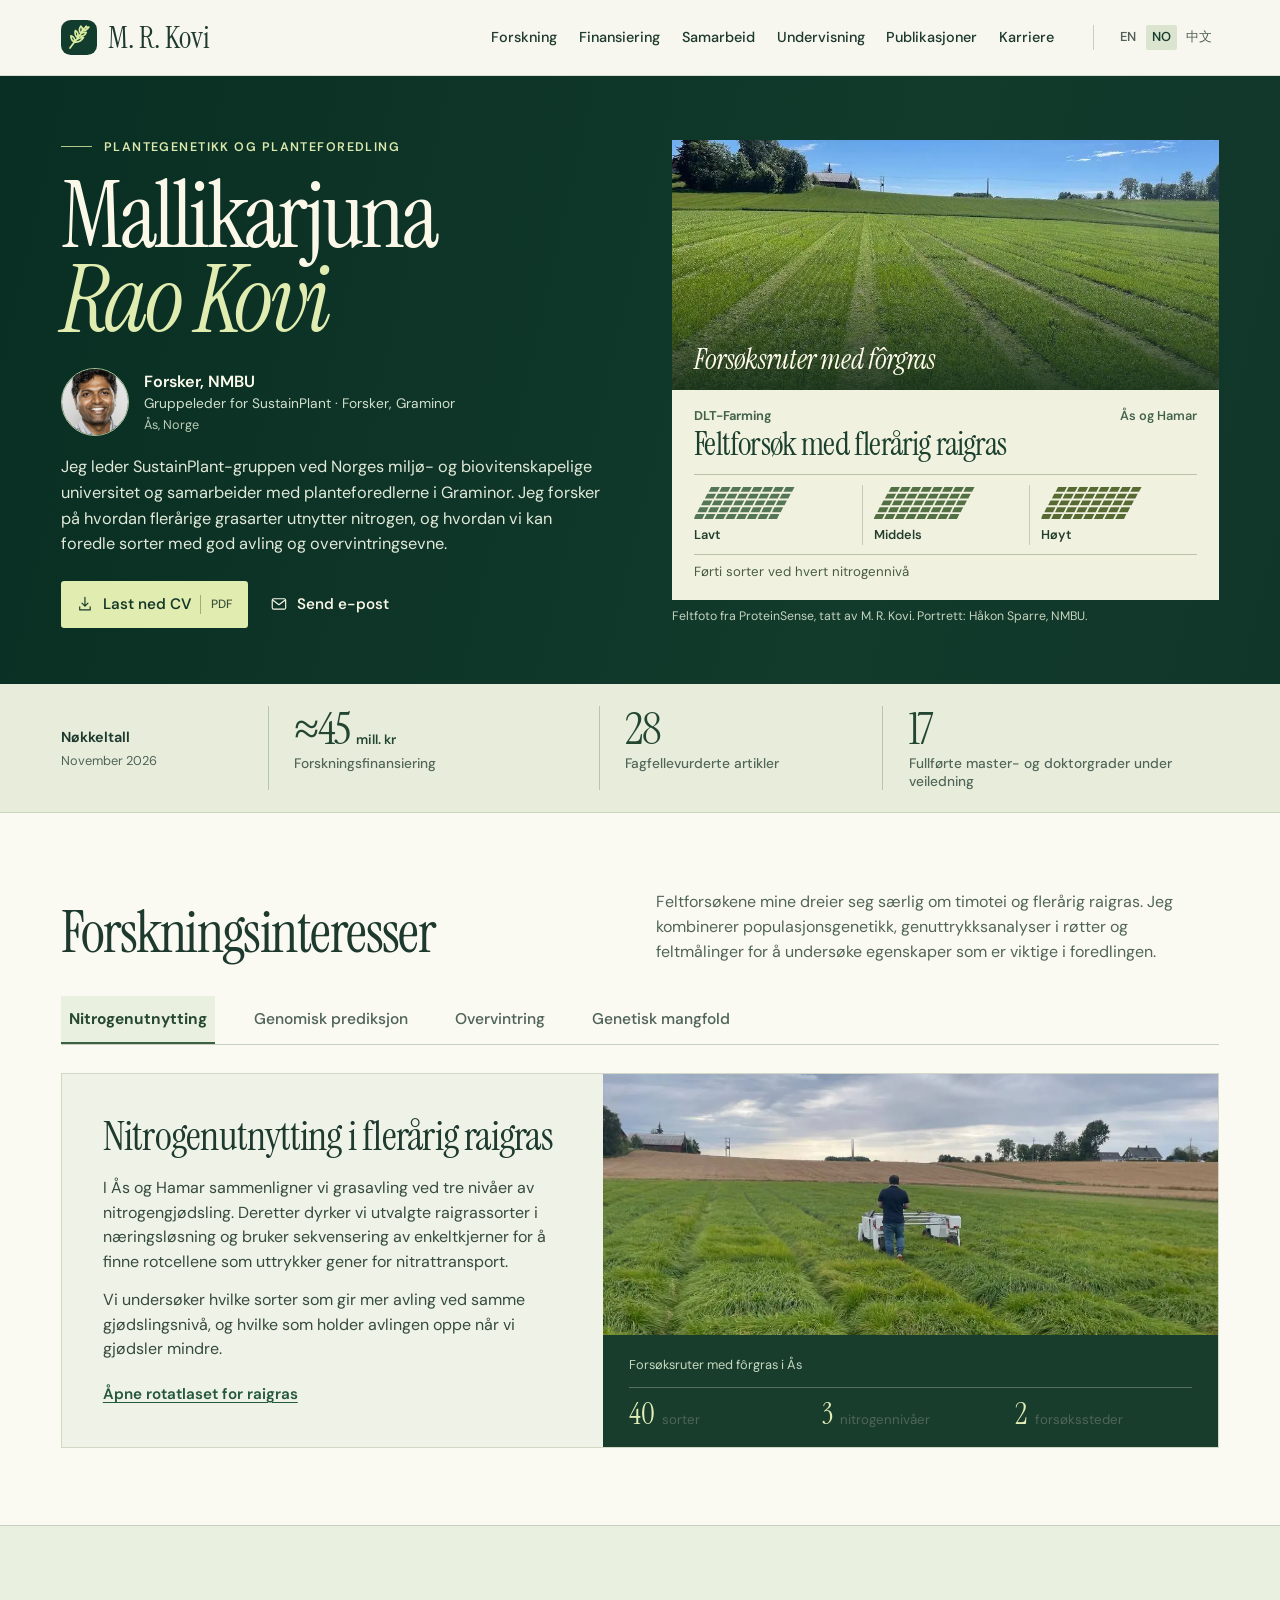
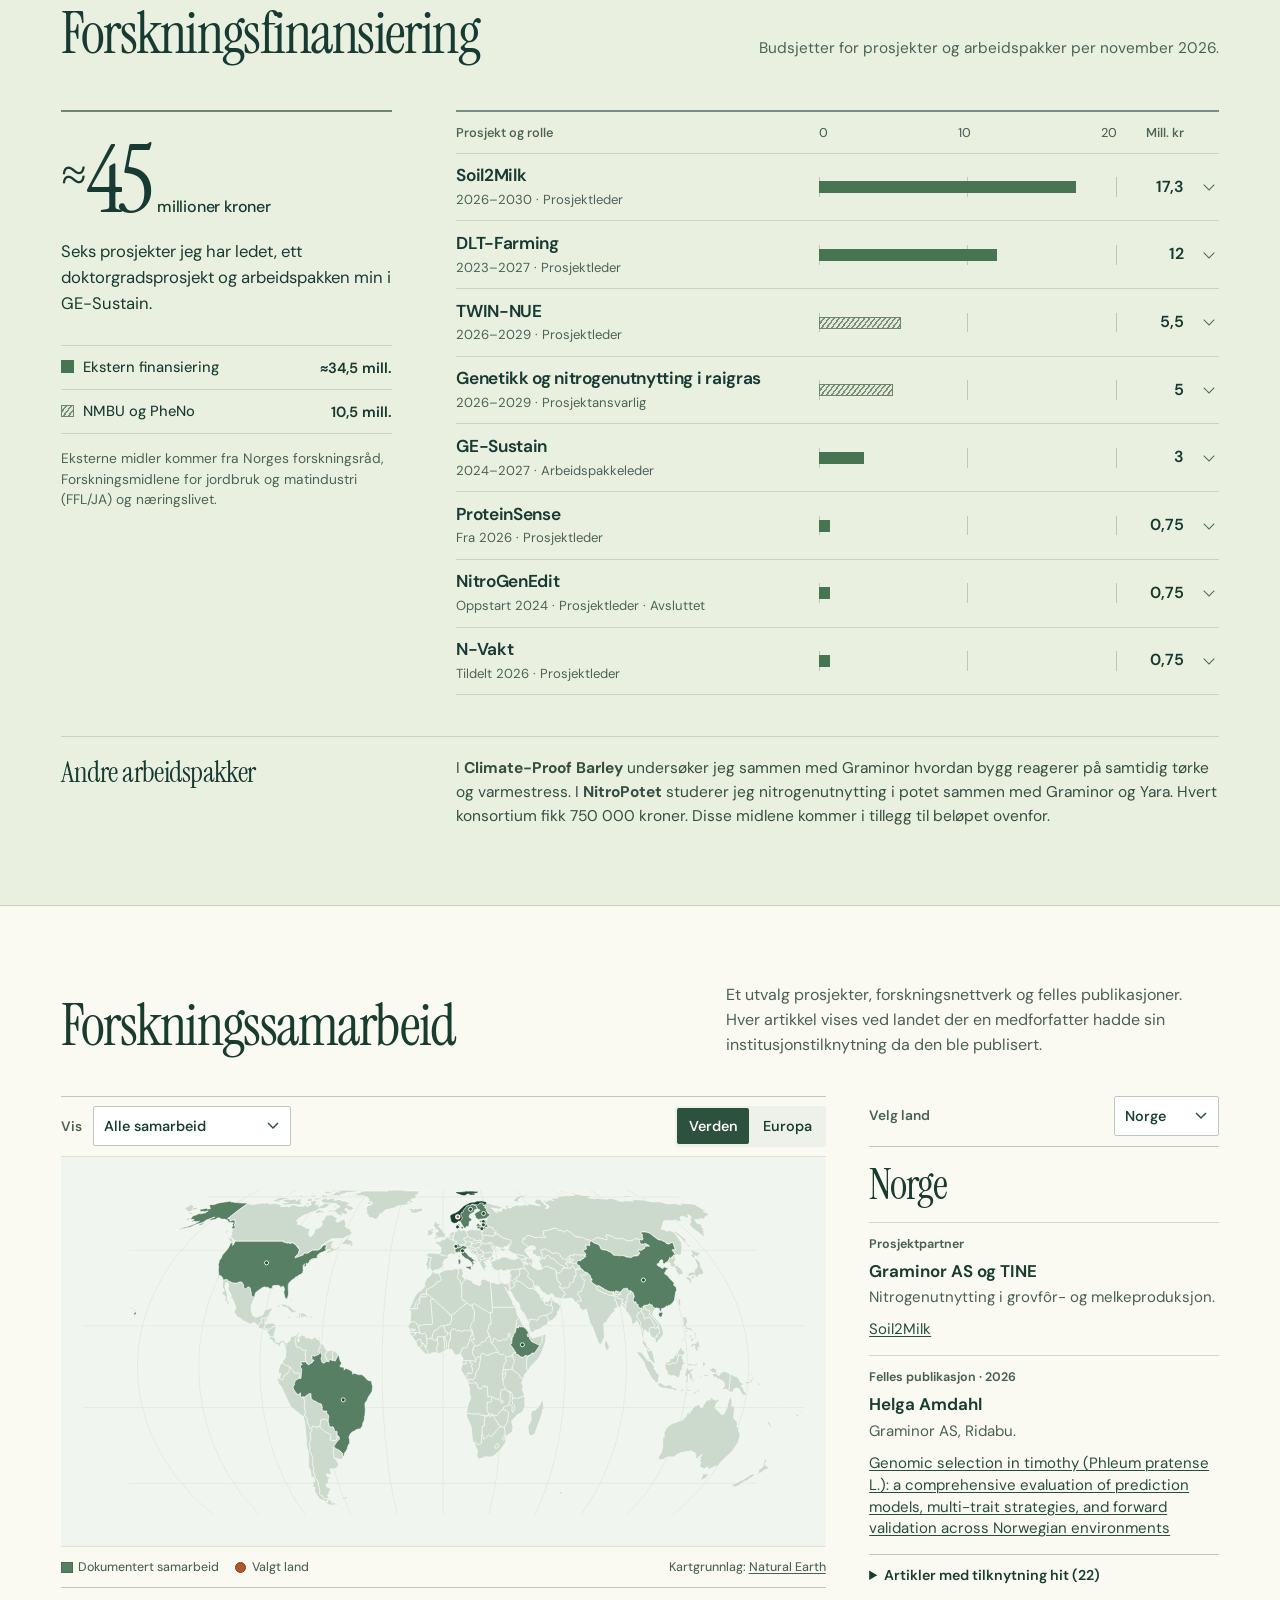
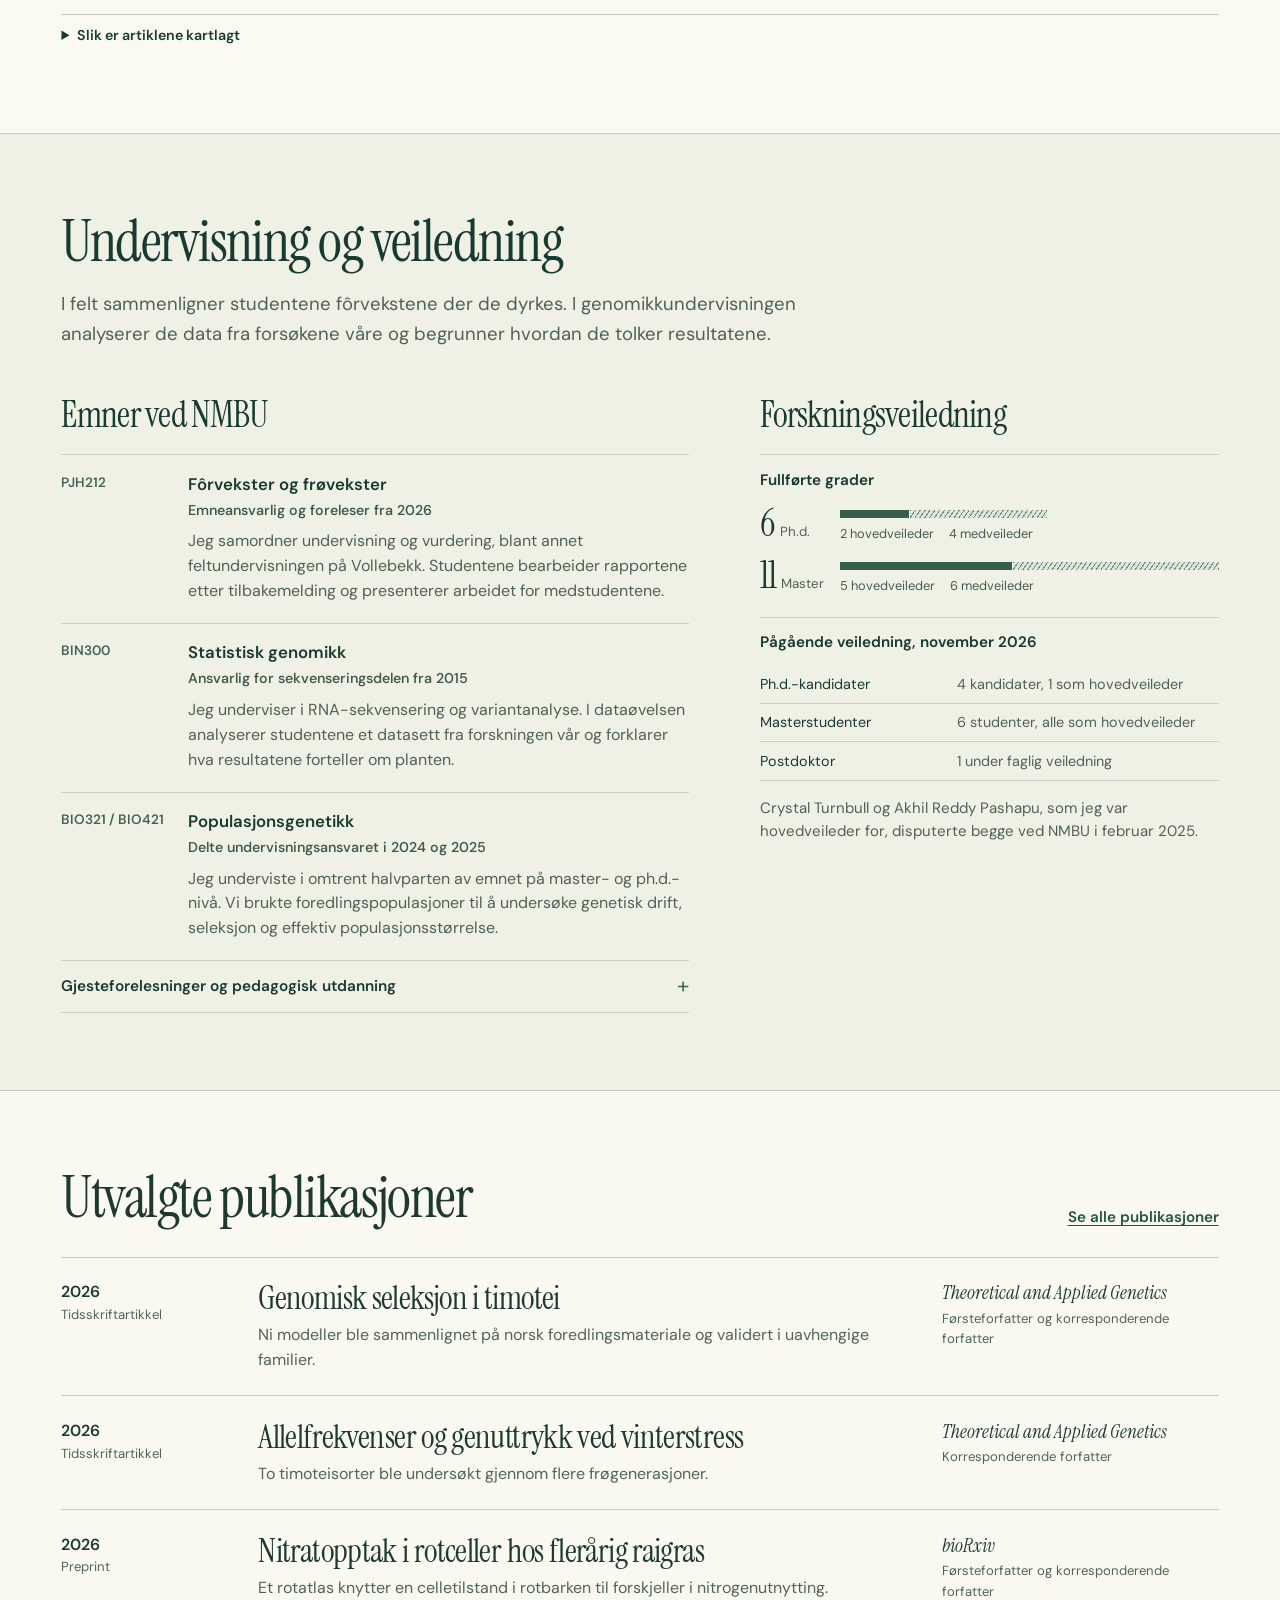
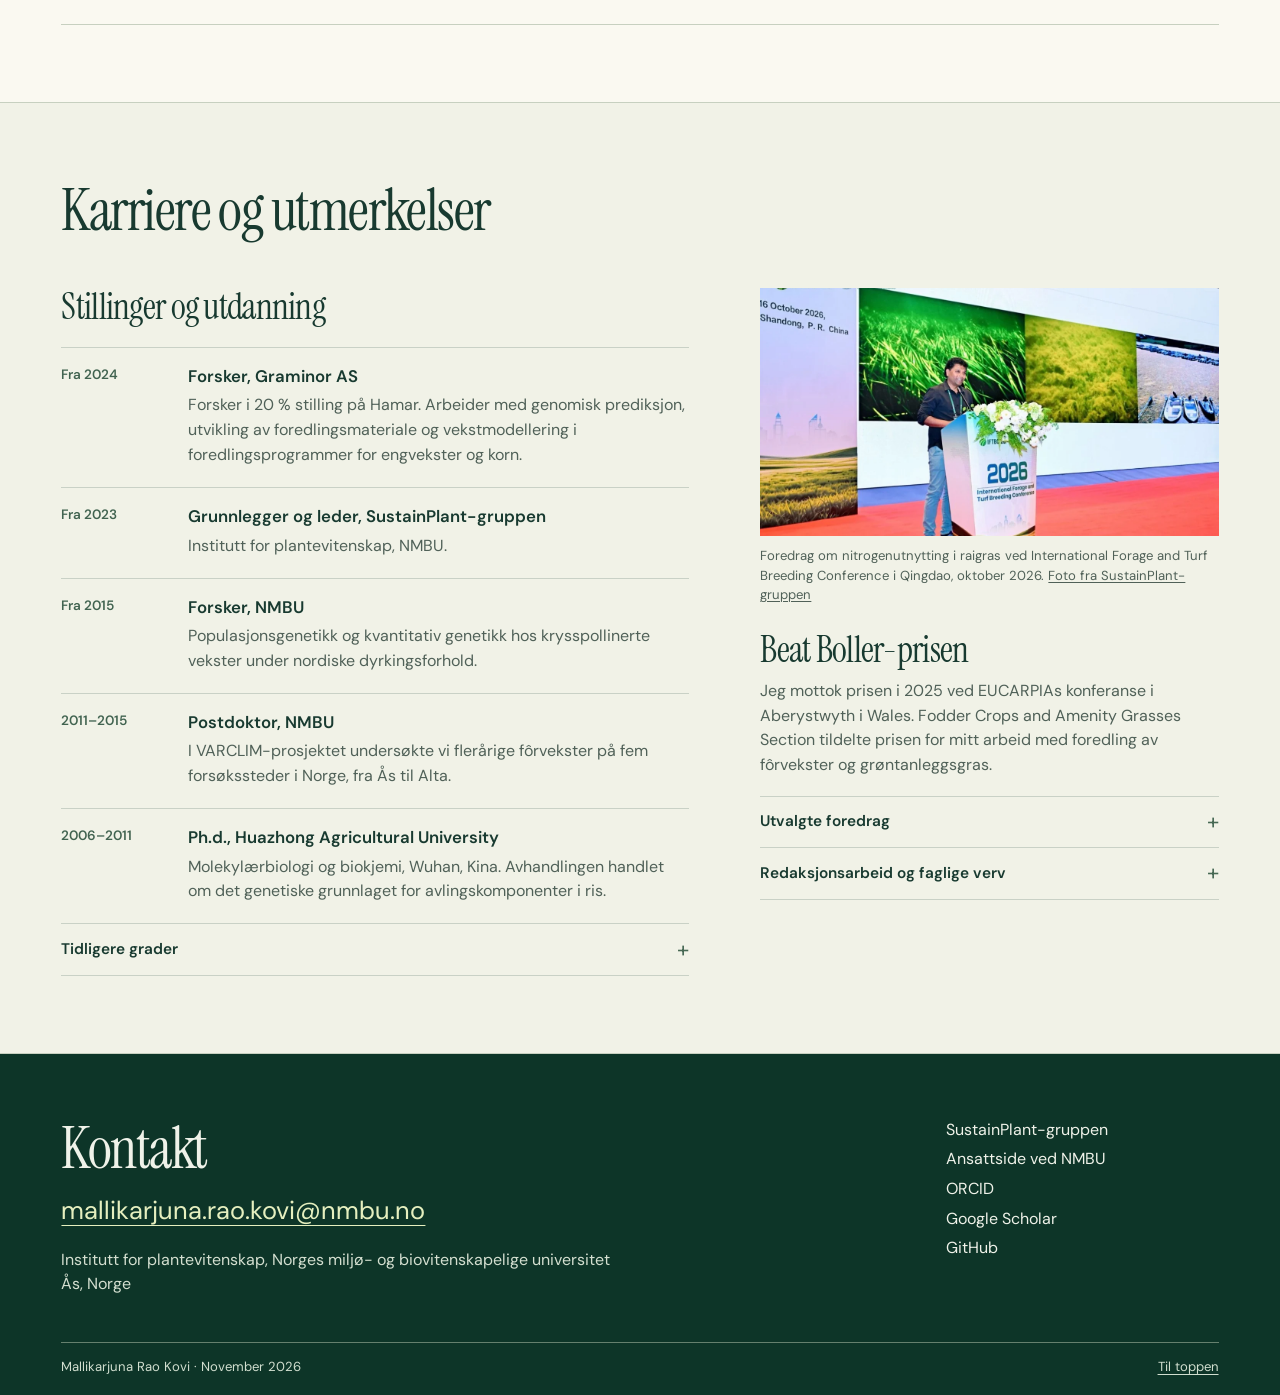
==== commit 58c1dd65: "Redesign multilingual academic profile and publication archive" ====
--- a/index-no.html
+++ b/index-no.html
@@ -1,6 +1,6 @@
 <!doctype html>
 <html lang="nb"><head>
-<meta charset="utf-8"><meta name="viewport" content="width=device-width,initial-scale=1"><meta name="theme-color" content="#f8f8f3">
+<meta charset="utf-8"><meta name="viewport" content="width=device-width,initial-scale=1"><meta name="theme-color" content="#0b3024">
 <title>Mallikarjuna Rao Kovi | Plantegenetikk og planteforedling</title>
 <meta name="description" content="Faglig profil for Mallikarjuna Rao Kovi. Grovfôrforedling, forskningsprosjekter, internasjonalt samarbeid, publikasjoner og undervisning ved NMBU."><link rel="canonical" href="https://kovimallik.github.io/index-no.html">
 <link rel="alternate" hreflang="en" href="https://kovimallik.github.io/">
@@ -9,7 +9,7 @@
 <link rel="alternate" hreflang="x-default" href="https://kovimallik.github.io/">
 <meta property="og:type" content="profile"><meta property="og:title" content="Mallikarjuna Rao Kovi | Plantegenetikk og planteforedling"><meta property="og:description" content="Faglig profil for Mallikarjuna Rao Kovi. Grovfôrforedling, forskningsprosjekter, internasjonalt samarbeid, publikasjoner og undervisning ved NMBU."><meta property="og:url" content="https://kovimallik.github.io/index-no.html"><meta property="og:image" content="https://kovimallik.github.io/assets/portrait.webp">
 <link rel="icon" href="./assets/mark.svg" type="image/svg+xml"><link rel="preload" href="./assets/fonts/InstrumentSerif-Regular.woff" as="font" type="font/woff" crossorigin>
-<link rel="stylesheet" href="./style.css"><link rel="stylesheet" href="./funding.css"><link rel="stylesheet" href="./teaching.css"><link rel="stylesheet" href="./world-map.css"><script src="./script.js" defer></script><script src="./world-map.js" defer></script>
+<link rel="stylesheet" href="./style.css"><link rel="stylesheet" href="./funding.css"><link rel="stylesheet" href="./teaching.css"><link rel="stylesheet" href="./world-map.css"><link rel="stylesheet" href="./journal.css"><script src="./script.js" defer></script><script src="./world-map.js" defer></script>
 </head><body><a href="#main" class="skip">Hopp til innhold</a>
 <header class="site-header"><div class="wrap headbar">
 <a class="wordmark" href="#main" aria-label="M. R. Kovi · Forside"><img src="./assets/mark.svg" width="33" height="33" alt="">M. R. Kovi</a>
@@ -18,18 +18,35 @@
 <button type="button" class="menu-toggle" data-open="Meny" data-close="Lukk menyen" aria-label="Meny" aria-controls="main-nav" aria-expanded="false"><span></span><span></span></button>
 </div></header>
 <main id="main">
-<section class="masthead" aria-labelledby="name"><div class="wrap hero-grid">
-<div class="bio"><div class="profession">Plantegenetikk og planteforedling</div>
-<h1 id="name" lang="en">Mallikarjuna<br>Rao <em>Kovi</em></h1>
-<p class="byline">Forsker <span aria-hidden="true">/</span> NMBU <span aria-hidden="true">/</span> Ås, Norge</p>
-<p class="bio-copy">Jeg leder SustainPlant-gruppen ved Norges miljø- og biovitenskapelige universitet og samarbeider med planteforedlerne i Graminor. Jeg forsker på hvordan flerårige grasarter utnytter nitrogen, og hvordan vi kan foredle sorter med god avling og overvintringsevne.</p><div class="bio-links"><a class="button" href="./Mallikarjuna-Rao-Kovi-CV-no.pdf" download><svg class="icon" aria-hidden="true" viewBox="0 0 24 24"><path d="M12 3v12m-4-4 4 4 4-4M5 16v4h14v-4"/></svg>Last ned CV <span>PDF</span></a><a class="plain-link" href="mailto:mallikarjuna.rao.kovi@nmbu.no"><svg class="icon" aria-hidden="true" viewBox="0 0 24 24"><rect x="3" y="5" width="18" height="14" rx="2"/><path d="m4 7 8 6 8-6"/></svg>Send e-post</a></div>
+<section class="masthead journal-hero" aria-labelledby="name">
+  <div class="wrap journal-grid">
+    <div class="journal-bio">
+      <p class="journal-discipline">Plantegenetikk og planteforedling</p>
+      <h1 id="name" lang="en">Mallikarjuna<br><em>Rao Kovi</em></h1>
+      <div class="journal-identity">
+        <img src="./assets/portrait.webp" width="825" height="1100" alt="Mallikarjuna Rao Kovi" fetchpriority="high">
+        <div><strong>Forsker, NMBU</strong><span>Gruppeleder for SustainPlant · Forsker, Graminor</span><span class="journal-location">Ås, Norge</span></div>
+      </div>
+      <p class="bio-copy">Jeg leder SustainPlant-gruppen ved Norges miljø- og biovitenskapelige universitet og samarbeider med planteforedlerne i Graminor. Jeg forsker på hvordan flerårige grasarter utnytter nitrogen, og hvordan vi kan foredle sorter med god avling og overvintringsevne.</p>
+      <div class="bio-links"><a class="button" href="./Mallikarjuna-Rao-Kovi-CV-no.pdf" download><svg class="icon" aria-hidden="true" viewBox="0 0 24 24"><path d="M12 3v12m-4-4 4 4 4-4M5 16v4h14v-4"/></svg>Last ned CV <span>PDF</span></a><a class="plain-link" href="mailto:mallikarjuna.rao.kovi@nmbu.no"><svg class="icon" aria-hidden="true" viewBox="0 0 24 24"><rect x="3" y="5" width="18" height="14" rx="2"/><path d="m4 7 8 6 8-6"/></svg>Send e-post</a></div>
+    </div>
+    <figure class="field-plate">
+      <div class="field-plate-image">
+        <img src="./assets/proteinsense-field.webp" width="880" height="495" alt="Forsøksruter med fôrgras i Norge, fotografert av Mallikarjuna Rao Kovi." fetchpriority="high">
+        <div class="field-plate-title"><span>Forsøksruter med fôrgras</span></div>
+      </div>
+      <div class="field-ledger">
+        <div class="field-ledger-top"><span>DLT-Farming</span><span>Ås og Hamar</span></div>
+        <h2>Feltforsøk med flerårig raigras</h2>
+        <div class="trial-key" aria-label="Førti sorter ved hvert nitrogennivå"><div class="trial-treatment"><svg viewBox="0 0 108 39" aria-hidden="true" focusable="false"><path d="M17.6 2h9l-2.5 5h-9Z"/><path d="M28.6 2h9l-2.5 5h-9Z"/><path d="M39.6 2h9l-2.5 5h-9Z"/><path d="M50.6 2h9l-2.5 5h-9Z"/><path d="M61.6 2h9l-2.5 5h-9Z"/><path d="M72.6 2h9l-2.5 5h-9Z"/><path d="M83.6 2h9l-2.5 5h-9Z"/><path d="M94.6 2h9l-2.5 5h-9Z"/><path d="M13.7 9h9l-2.5 5h-9Z"/><path d="M24.7 9h9l-2.5 5h-9Z"/><path d="M35.7 9h9l-2.5 5h-9Z"/><path d="M46.7 9h9l-2.5 5h-9Z"/><path d="M57.7 9h9l-2.5 5h-9Z"/><path d="M68.7 9h9l-2.5 5h-9Z"/><path d="M79.7 9h9l-2.5 5h-9Z"/><path d="M90.7 9h9l-2.5 5h-9Z"/><path d="M9.8 16h9l-2.5 5h-9Z"/><path d="M20.8 16h9l-2.5 5h-9Z"/><path d="M31.8 16h9l-2.5 5h-9Z"/><path d="M42.8 16h9l-2.5 5h-9Z"/><path d="M53.8 16h9l-2.5 5h-9Z"/><path d="M64.8 16h9l-2.5 5h-9Z"/><path d="M75.8 16h9l-2.5 5h-9Z"/><path d="M86.8 16h9l-2.5 5h-9Z"/><path d="M5.9 23h9l-2.5 5h-9Z"/><path d="M16.9 23h9l-2.5 5h-9Z"/><path d="M27.9 23h9l-2.5 5h-9Z"/><path d="M38.9 23h9l-2.5 5h-9Z"/><path d="M49.9 23h9l-2.5 5h-9Z"/><path d="M60.9 23h9l-2.5 5h-9Z"/><path d="M71.9 23h9l-2.5 5h-9Z"/><path d="M82.9 23h9l-2.5 5h-9Z"/><path d="M2 30h9l-2.5 5h-9Z"/><path d="M13 30h9l-2.5 5h-9Z"/><path d="M24 30h9l-2.5 5h-9Z"/><path d="M35 30h9l-2.5 5h-9Z"/><path d="M46 30h9l-2.5 5h-9Z"/><path d="M57 30h9l-2.5 5h-9Z"/><path d="M68 30h9l-2.5 5h-9Z"/><path d="M79 30h9l-2.5 5h-9Z"/></svg><span>Lavt</span></div><div class="trial-treatment"><svg viewBox="0 0 108 39" aria-hidden="true" focusable="false"><path d="M17.6 2h9l-2.5 5h-9Z"/><path d="M28.6 2h9l-2.5 5h-9Z"/><path d="M39.6 2h9l-2.5 5h-9Z"/><path d="M50.6 2h9l-2.5 5h-9Z"/><path d="M61.6 2h9l-2.5 5h-9Z"/><path d="M72.6 2h9l-2.5 5h-9Z"/><path d="M83.6 2h9l-2.5 5h-9Z"/><path d="M94.6 2h9l-2.5 5h-9Z"/><path d="M13.7 9h9l-2.5 5h-9Z"/><path d="M24.7 9h9l-2.5 5h-9Z"/><path d="M35.7 9h9l-2.5 5h-9Z"/><path d="M46.7 9h9l-2.5 5h-9Z"/><path d="M57.7 9h9l-2.5 5h-9Z"/><path d="M68.7 9h9l-2.5 5h-9Z"/><path d="M79.7 9h9l-2.5 5h-9Z"/><path d="M90.7 9h9l-2.5 5h-9Z"/><path d="M9.8 16h9l-2.5 5h-9Z"/><path d="M20.8 16h9l-2.5 5h-9Z"/><path d="M31.8 16h9l-2.5 5h-9Z"/><path d="M42.8 16h9l-2.5 5h-9Z"/><path d="M53.8 16h9l-2.5 5h-9Z"/><path d="M64.8 16h9l-2.5 5h-9Z"/><path d="M75.8 16h9l-2.5 5h-9Z"/><path d="M86.8 16h9l-2.5 5h-9Z"/><path d="M5.9 23h9l-2.5 5h-9Z"/><path d="M16.9 23h9l-2.5 5h-9Z"/><path d="M27.9 23h9l-2.5 5h-9Z"/><path d="M38.9 23h9l-2.5 5h-9Z"/><path d="M49.9 23h9l-2.5 5h-9Z"/><path d="M60.9 23h9l-2.5 5h-9Z"/><path d="M71.9 23h9l-2.5 5h-9Z"/><path d="M82.9 23h9l-2.5 5h-9Z"/><path d="M2 30h9l-2.5 5h-9Z"/><path d="M13 30h9l-2.5 5h-9Z"/><path d="M24 30h9l-2.5 5h-9Z"/><path d="M35 30h9l-2.5 5h-9Z"/><path d="M46 30h9l-2.5 5h-9Z"/><path d="M57 30h9l-2.5 5h-9Z"/><path d="M68 30h9l-2.5 5h-9Z"/><path d="M79 30h9l-2.5 5h-9Z"/></svg><span>Middels</span></div><div class="trial-treatment"><svg viewBox="0 0 108 39" aria-hidden="true" focusable="false"><path d="M17.6 2h9l-2.5 5h-9Z"/><path d="M28.6 2h9l-2.5 5h-9Z"/><path d="M39.6 2h9l-2.5 5h-9Z"/><path d="M50.6 2h9l-2.5 5h-9Z"/><path d="M61.6 2h9l-2.5 5h-9Z"/><path d="M72.6 2h9l-2.5 5h-9Z"/><path d="M83.6 2h9l-2.5 5h-9Z"/><path d="M94.6 2h9l-2.5 5h-9Z"/><path d="M13.7 9h9l-2.5 5h-9Z"/><path d="M24.7 9h9l-2.5 5h-9Z"/><path d="M35.7 9h9l-2.5 5h-9Z"/><path d="M46.7 9h9l-2.5 5h-9Z"/><path d="M57.7 9h9l-2.5 5h-9Z"/><path d="M68.7 9h9l-2.5 5h-9Z"/><path d="M79.7 9h9l-2.5 5h-9Z"/><path d="M90.7 9h9l-2.5 5h-9Z"/><path d="M9.8 16h9l-2.5 5h-9Z"/><path d="M20.8 16h9l-2.5 5h-9Z"/><path d="M31.8 16h9l-2.5 5h-9Z"/><path d="M42.8 16h9l-2.5 5h-9Z"/><path d="M53.8 16h9l-2.5 5h-9Z"/><path d="M64.8 16h9l-2.5 5h-9Z"/><path d="M75.8 16h9l-2.5 5h-9Z"/><path d="M86.8 16h9l-2.5 5h-9Z"/><path d="M5.9 23h9l-2.5 5h-9Z"/><path d="M16.9 23h9l-2.5 5h-9Z"/><path d="M27.9 23h9l-2.5 5h-9Z"/><path d="M38.9 23h9l-2.5 5h-9Z"/><path d="M49.9 23h9l-2.5 5h-9Z"/><path d="M60.9 23h9l-2.5 5h-9Z"/><path d="M71.9 23h9l-2.5 5h-9Z"/><path d="M82.9 23h9l-2.5 5h-9Z"/><path d="M2 30h9l-2.5 5h-9Z"/><path d="M13 30h9l-2.5 5h-9Z"/><path d="M24 30h9l-2.5 5h-9Z"/><path d="M35 30h9l-2.5 5h-9Z"/><path d="M46 30h9l-2.5 5h-9Z"/><path d="M57 30h9l-2.5 5h-9Z"/><path d="M68 30h9l-2.5 5h-9Z"/><path d="M79 30h9l-2.5 5h-9Z"/></svg><span>Høyt</span></div></div>
+        <p>Førti sorter ved hvert nitrogennivå</p>
+      </div>
+      <figcaption>Feltfoto fra ProteinSense, tatt av M. R. Kovi. Portrett: Håkon Sparre, NMBU.</figcaption>
+    </figure>
+  </div>
+</section>
+<div class="record-band"><div class="wrap record-strip"><div class="record-heading"><strong>Nøkkeltall</strong><span>November 2026</span></div><a href="#funding" class="metric"><span class="metric-value">≈45 <small>mill. kr</small></span><span class="metric-label">Forskningsfinansiering</span></a><a href="#publications" class="metric"><span class="metric-value">28</span><span class="metric-label">Fagfellevurderte artikler</span></a><a href="#teaching" class="metric"><span class="metric-value">17</span><span class="metric-label">Fullførte master- og doktorgrader under veiledning</span></a></div>
 </div>
-<div class="hero-photos">
-<figure class="main-photo"><img src="./assets/portrait.webp" alt="Portrett av Mallikarjuna Rao Kovi" width="825" height="1100" fetchpriority="high"><figcaption>Portrettfoto: Håkon Sparre, NMBU</figcaption></figure>
-<figure class="side-photo"><img src="./assets/proteinsense-field.webp" alt="Rader med fôrgras i et norsk feltforsøk." width="880" height="495"><figcaption>Feltfoto: M. R. Kovi</figcaption></figure>
-</div>
-</div></section>
-<div class="wrap record-strip"><div class="record-heading"><strong>Nøkkeltall</strong><span>November 2026</span></div><a href="#funding" class="metric"><span class="metric-value">≈45 <small>mill. kr</small></span><span class="metric-label">Forskningsfinansiering</span></a><a href="#publications" class="metric"><span class="metric-value">28</span><span class="metric-label">Fagfellevurderte artikler</span></a><a href="#teaching" class="metric"><span class="metric-value">17</span><span class="metric-label">Fullførte master- og doktorgrader under veiledning</span></a></div>
 <section class="chapter research" id="research"><div class="wrap"><header class="lead-heading"><h2>Forskningsinteresser</h2><p>Feltforsøkene mine dreier seg særlig om timotei og flerårig raigras. Jeg kombinerer populasjonsgenetikk, genuttrykksanalyser i røtter og feltmålinger for å undersøke egenskaper som er viktige i foredlingen.</p></header>
 <div class="theme-nav" aria-label="Forskningstemaer" hidden><button type="button" data-theme="nitrogen">Nitrogenutnytting</button><button type="button" data-theme="prediction">Genomisk prediksjon</button><button type="button" data-theme="adaptation">Overvintring</button><button type="button" data-theme="resources">Genetisk mangfold</button></div>
 <article class="theme-panel" id="nitrogen"><div class="theme-copy"><h3>Nitrogenutnytting i flerårig raigras</h3><p>I Ås og Hamar sammenligner vi grasavling ved tre nivåer av nitrogengjødsling. Deretter dyrker vi utvalgte raigrassorter i næringsløsning og bruker sekvensering av enkeltkjerner for å finne rotcellene som uttrykker gener for nitrattransport.</p><p>Vi undersøker hvilke sorter som gir mer avling ved samme gjødslingsnivå, og hvilke som holder avlingen oppe når vi gjødsler mindre.</p><a class="text-link" href="https://kovimallik.github.io/lolium-root-atlas/">Åpne rotatlaset for raigras</a></div><figure class="field-study"><img src="./assets/field-phenotyping.webp" width="1200" height="675" loading="lazy" alt="En forsker måler fôrgras i felt med en fenotypingsplattform ved NMBU."><figcaption><span>Forsøksruter med fôrgras i Ås</span><div class="trial-design"><div><strong>40</strong><span>sorter</span></div><div><strong>3</strong><span>nitrogennivåer</span></div><div><strong>2</strong><span>forsøkssteder</span></div></div></figcaption></figure></article>
--- a/journal.css
+++ b/journal.css
@@ -0,0 +1,183 @@
+/* Personal research portfolio. The field plate depicts treatment membership rather than plot coordinates. */
+:root {
+  --paper: #f8f7ee;
+  --ink: #1e3a2f;
+  --body: #354b3d;
+  --muted: #506459;
+  --line: #c7d0c0;
+  --forest: #143f30;
+  --journal-dark: #10392b;
+  --journal-lime: #e0ecb0;
+}
+.wrap { width: min(82rem, calc(100% - clamp(2.5rem, 9.6vw, 10rem))); }
+.site-header { background: #f8f7ef; border-bottom-color: #d8decf; }
+.headbar { min-height: 4.7rem; }
+.wordmark { gap: .7rem; font-size: 1.88rem; }
+.wordmark img { width: 2.2rem; height: 2.2rem; }
+.languages a[aria-current] { background: #dae4cf; }
+.journal-hero {
+  position: relative;
+  background: linear-gradient(103deg, #092e23, #123b2c 67%, #103629);
+  color: #fcfae9;
+}
+.journal-grid {
+  display: grid;
+  grid-template-columns: minmax(0, 1fr) minmax(0, 1.01fr);
+  align-items: center;
+  gap: clamp(2rem,5.5vw,6rem);
+  padding-block: clamp(3rem,4.8vw,5.2rem) clamp(3rem,4.4vw,4.75rem);
+}
+.journal-bio { min-width: 0; }
+.journal-discipline {
+  display: flex;
+  align-items: center;
+  gap: .75rem;
+  color: #dbe8ad;
+  font-size: .78rem;
+  font-weight: 600;
+  letter-spacing: .115em;
+  line-height: 1.5;
+  text-transform: uppercase;
+}
+.journal-discipline::before { content: ""; display: block; width: 1.9rem; height: 1px; background: #b3c88b; }
+.journal-bio h1 {
+  color: #fcf8e9;
+  font: 400 clamp(4.65rem,7.25vw,7.55rem)/.91 var(--serif);
+  letter-spacing: -.032em;
+  margin: 1.1rem 0 1.55rem;
+}
+.journal-bio h1 em { color: var(--journal-lime); font-weight: 400; }
+.journal-identity { display: flex; align-items: center; gap: .94rem; }
+.journal-identity img {
+  width: 4.25rem; height: 4.25rem;
+  object-fit: cover; object-position: 50% 39%;
+  border-radius: 50%; border: 1px solid #a9c098;
+}
+.journal-identity strong, .journal-identity span { display: block; }
+.journal-identity strong { color: #fbf9eb; font-size: 1.01rem; font-weight: 625; }
+.journal-identity span { color: #d2e0cd; font-size: .86rem; line-height: 1.44; }
+.journal-identity .journal-location { color: #bbcdb6; margin-top: .14rem; font-size: .79rem; }
+.journal-bio .bio-copy { color: #e1e9d9; font-size: clamp(1.02rem,1.24vw,1.14rem); line-height: 1.58; max-width: 35.3rem; margin: 1.15rem 0 0; }
+.journal-bio .bio-links { margin-top: 1.5rem; gap: 1.4rem; }
+.journal-bio .button { background: var(--journal-lime); color: #163728; border-radius: .2rem; padding: .72rem .94rem; }
+.journal-bio .button>span { color: #3b5237; border-left-color: #9cae7d; }
+.journal-bio .button:hover { background: #f0f5c9; }
+.journal-bio .plain-link { color: #fbf8ea; }
+.journal-hero :focus-visible { outline-color: #f2f5c1; }
+.field-plate { margin: 0; min-width: 0; }
+.field-plate-image { position: relative; isolation: isolate; overflow: hidden; }
+.field-plate-image img { display: block; width: 100%; height: auto; aspect-ratio: 2.18; object-fit: cover; object-position: 50% 49%; }
+.field-plate-image::after { content: ""; position: absolute; z-index: 0; inset: 38% 0 0; background: linear-gradient(transparent, #142e1bd9); pointer-events: none; }
+.field-plate-title { position: absolute; z-index: 1; bottom: .8rem; left: clamp(1rem,1.7vw,1.75rem); color: #fffcec; }
+.field-plate-title span { font: italic 400 clamp(1.5rem,2.2vw,2.2rem)/1.1 var(--serif); letter-spacing: -.013em; }
+.field-ledger {
+  background: #f0f1df; color: #233d2b; padding: 1.05rem clamp(1rem,1.7vw,1.75rem) 1.1rem;
+}
+.field-ledger-top { display: flex; justify-content: space-between; align-items: baseline; gap: .65rem; color: #426249; font: 575 .8rem/1.4 var(--sans); }
+.field-ledger-top span:first-child { font-weight: 670; }
+.field-ledger h2 { margin: .15rem 0 .7rem; color: #1c402e; font: 400 clamp(1.7rem,2.55vw,2.55rem)/1.08 var(--serif); letter-spacing: -.025em; }
+.trial-key { display: grid; grid-template-columns: repeat(3,minmax(0,1fr)); gap: 0; border-block: 1px solid #b7c4a7; padding: .65rem 0 .55rem; }
+.trial-treatment { text-align: left; padding: 0 .7rem; border-left: 1px solid #c3cdb6; }
+.trial-treatment:first-child { border-left: 0; padding-left: 0; }
+.trial-treatment:last-child { padding-right: 0; }
+.trial-treatment svg { display:block; width: min(100%,6.55rem); height: auto; fill: #547657; }
+.trial-treatment:nth-child(2) svg { fill: #537044; }
+.trial-treatment:nth-child(3) svg { fill: #586a34; }
+.trial-treatment span { display: block; font-size: .8rem; font-weight: 590; margin-top: .14rem; }
+.field-ledger>p { margin: .55rem 0 0; font-size: .83rem; line-height: 1.4; color: #465b44; }
+.field-plate>figcaption { color: #c4d3bd; font-size: .77rem; line-height: 1.45; margin: .52rem 0 0; }
+.record-band { background: #e7edda; border-bottom: 1px solid #cbd5c0; }
+.record-band .record-strip { border: 0; padding-block: clamp(1.15rem,1.7vw,1.85rem); gap: clamp(.65rem,2.1vw,2.25rem); }
+.record-band .record-heading strong { font-weight: 640; }
+.record-band .metric { border-color: #b7c6ae; }
+.record-band .metric-value { font-size: clamp(2.5rem,3.55vw,3.65rem); color: #234632; }
+.record-band .metric-value small { font-size: .83rem; font-weight: 595; }
+.record-band .metric:hover .metric-value { color: #51703d; }
+.chapter { padding-block: clamp(3.75rem,6vw,6.15rem); }
+.research { background: #fbfaf2; }
+.research .theme-nav { margin-top: 2rem; column-gap: clamp(.75rem,2.4vw,2.5rem); }
+.research .theme-nav button { padding-inline: .5rem; }
+.research .theme-nav button[aria-selected=true] { background: #eaf0df; color: #254832; border-color: #3c6044; }
+.research .theme-panel { border: 1px solid #d1d8c6; background: #eff2e6; gap: 0; align-items: stretch; }
+.research .theme-copy { padding: clamp(1.5rem,3.15vw,3.3rem); align-self: center; }
+.research .theme-copy h3 { font-size: clamp(2rem,3.2vw,3.15rem); }
+.research .field-study { display: flex; flex-direction: column; background: #193d2d; color: #f7f8ea; min-width: 0; }
+.research .field-study img { flex: 1 1 auto; min-height: 11rem; max-height: 24rem; height: 0; aspect-ratio: auto; object-fit: cover; }
+.research .field-study figcaption { padding: .85rem clamp(1.1rem,2vw,2rem) 1.05rem; }
+.research .field-study figcaption>span { color: #c6d7bf; font-size: .8rem; }
+.research .trial-design { border-color: #54705c; }
+.research .trial-design strong { color: #e2edb6; }
+.research .correlation,.research .trait-note { margin: 0; border: 0; background: #e3ead7; display: flex; flex-direction: column; justify-content: center; }
+.research .corr-track { background: #c4d1bb; } .research .corr-track b { background: #446747; }
+.funding { background: #eaf0e0; --fund-light: #dbe5d0; }
+.funding .fund-overview { border-top-color: #6c866f; }
+.network-section { background: #fbfaf2; }
+#teaching { background: #f0f1e5; }
+#publications { background: #faf9f1; }
+#career { background: #f1f2e7; }
+.contact { background: #0d3528; }
+:lang(zh-Hans) .journal-bio .bio-copy { line-height: 1.8; }
+:lang(zh-Hans) .field-ledger h2 { font-size: clamp(1.35rem,2.1vw,1.85rem); line-height: 1.35; letter-spacing: .01em; }
+@media(prefers-reduced-motion:no-preference) {
+  .journal-bio { animation: journal-enter .58s ease-out both; }
+  .field-plate { animation: journal-enter .85s ease-out both; }
+  .trial-treatment svg { animation: journal-plots .8s ease-out both; }
+  .trial-treatment:nth-child(2) svg { animation-delay: .1s; }
+  .trial-treatment:nth-child(3) svg { animation-delay: .2s; }
+  @keyframes journal-enter { from { opacity: .12; transform: translateY(6px); } to { opacity: 1; transform: none; } }
+  @keyframes journal-plots { from { clip-path: inset(0 100% 0 0); } to { clip-path: inset(0); } }
+}
+@media(max-width:1030px) {
+  .journal-grid { gap: 2rem; }
+  .journal-bio h1 { font-size: clamp(4.5rem,8.1vw,5.4rem); }
+  .field-plate-image img { aspect-ratio: 1.84; }
+  .record-band .record-strip { gap: .75rem; }
+}
+@media(max-width:850px) {
+  .headbar { min-height: 4.1rem; }
+  .journal-grid { grid-template-columns: 1fr .9fr; gap: 1.35rem; padding-block: 2.75rem; }
+  .journal-bio h1 { font-size: clamp(3.75rem,8.4vw,5.3rem); }
+  .journal-identity { gap: .65rem; }
+  .journal-identity img { width: 3.4rem; height: 3.4rem; }
+  .journal-identity span { font-size: .8rem; }
+  .journal-bio .bio-copy { font-size: 1rem; }
+  .field-ledger { padding: .8rem 1rem .85rem; }
+  .field-ledger h2 { font-size: 1.65rem; }
+  .field-plate-image img { aspect-ratio: 1.55; }
+  .trial-treatment { padding-inline: .4rem; }
+  .trial-treatment span,.field-ledger>p,.field-ledger-top { font-size: .76rem; }
+}
+@media(max-width:660px) {
+  .wrap { width: calc(100% - 2.5rem); }
+  .journal-grid { grid-template-columns: 1fr; gap: 1.75rem; padding-block: 2.5rem 1.8rem; }
+  .journal-bio h1 { font-size: clamp(4.45rem,14.5vw,6rem); margin-block: 1rem 1.15rem; }
+  .journal-bio .bio-copy { max-width: 36rem; margin-top: .95rem; }
+  .journal-bio .bio-links { margin-top: 1.2rem; gap: 1.15rem; }
+  .journal-identity img { width: 3.65rem; height: 3.65rem; }
+  .journal-identity strong { font-size: .99rem; }
+  .journal-discipline { font-size: .73rem; }
+  .field-plate-image img { aspect-ratio: 2.6; }
+  .field-ledger { padding: .82rem 1rem .78rem; }
+  .field-ledger h2 { font-size: 1.8rem; margin-bottom: .55rem; }
+  .trial-key { padding-block: .48rem .44rem; }
+  .trial-treatment svg { max-width: 5.2rem; }
+  .field-plate>figcaption { font-size: .73rem; }
+  .record-band .record-strip { grid-template-columns: repeat(3,minmax(0,1fr)); padding-block: .85rem 1rem; gap: .6rem; }
+  .record-heading { display: flex; align-items: baseline; flex-wrap: wrap; grid-column: 1/-1; gap: .5rem; }
+  .record-band .metric { border-left: 0; padding-left: 0; }
+  .record-band .metric+.metric { border-left: 1px solid #b7c6ae; padding-left: .6rem; }
+  .record-band .metric-value { font-size: clamp(2rem,7.5vw,2.75rem); }
+  .record-band .metric-value small { font-size: .68rem; }
+  .chapter { padding-block: 3.25rem; }
+  .research .theme-nav { margin-block: 1.4rem 1.15rem; }
+  .research .theme-copy { padding: 1.3rem; }
+  .research .field-study img { height: auto; min-height: 0; aspect-ratio: 2.2; }
+}
+@media print {
+  .journal-hero,.record-band { background: white; color: #163c28; }
+  .journal-grid { display: block; padding: 1rem 0; }
+  .journal-bio h1,.journal-bio h1 em,.journal-bio .bio-copy,.journal-identity strong,.journal-identity span,.journal-discipline { color: #163c28; }
+  .journal-bio h1 { font-size: 3rem; }
+  .field-plate { display: none; }
+  .research .theme-copy { padding: .5rem; }
+}
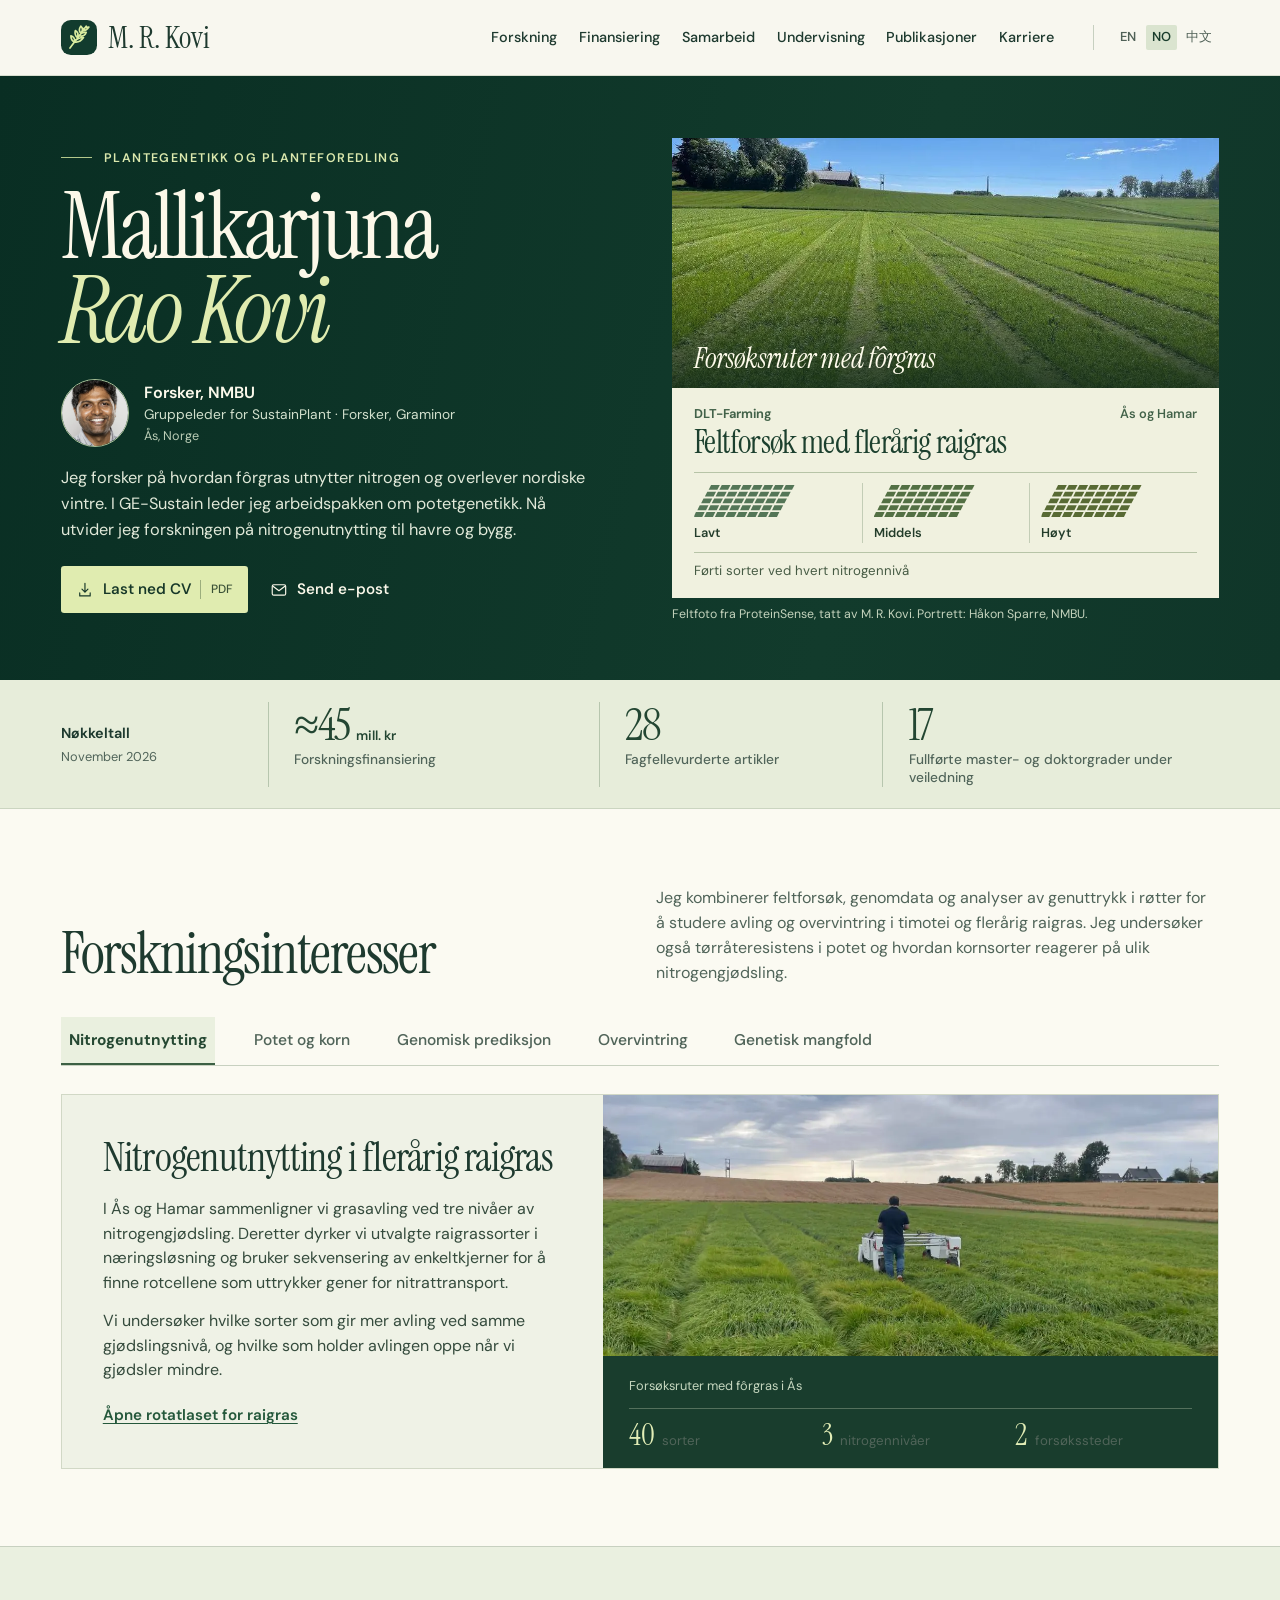
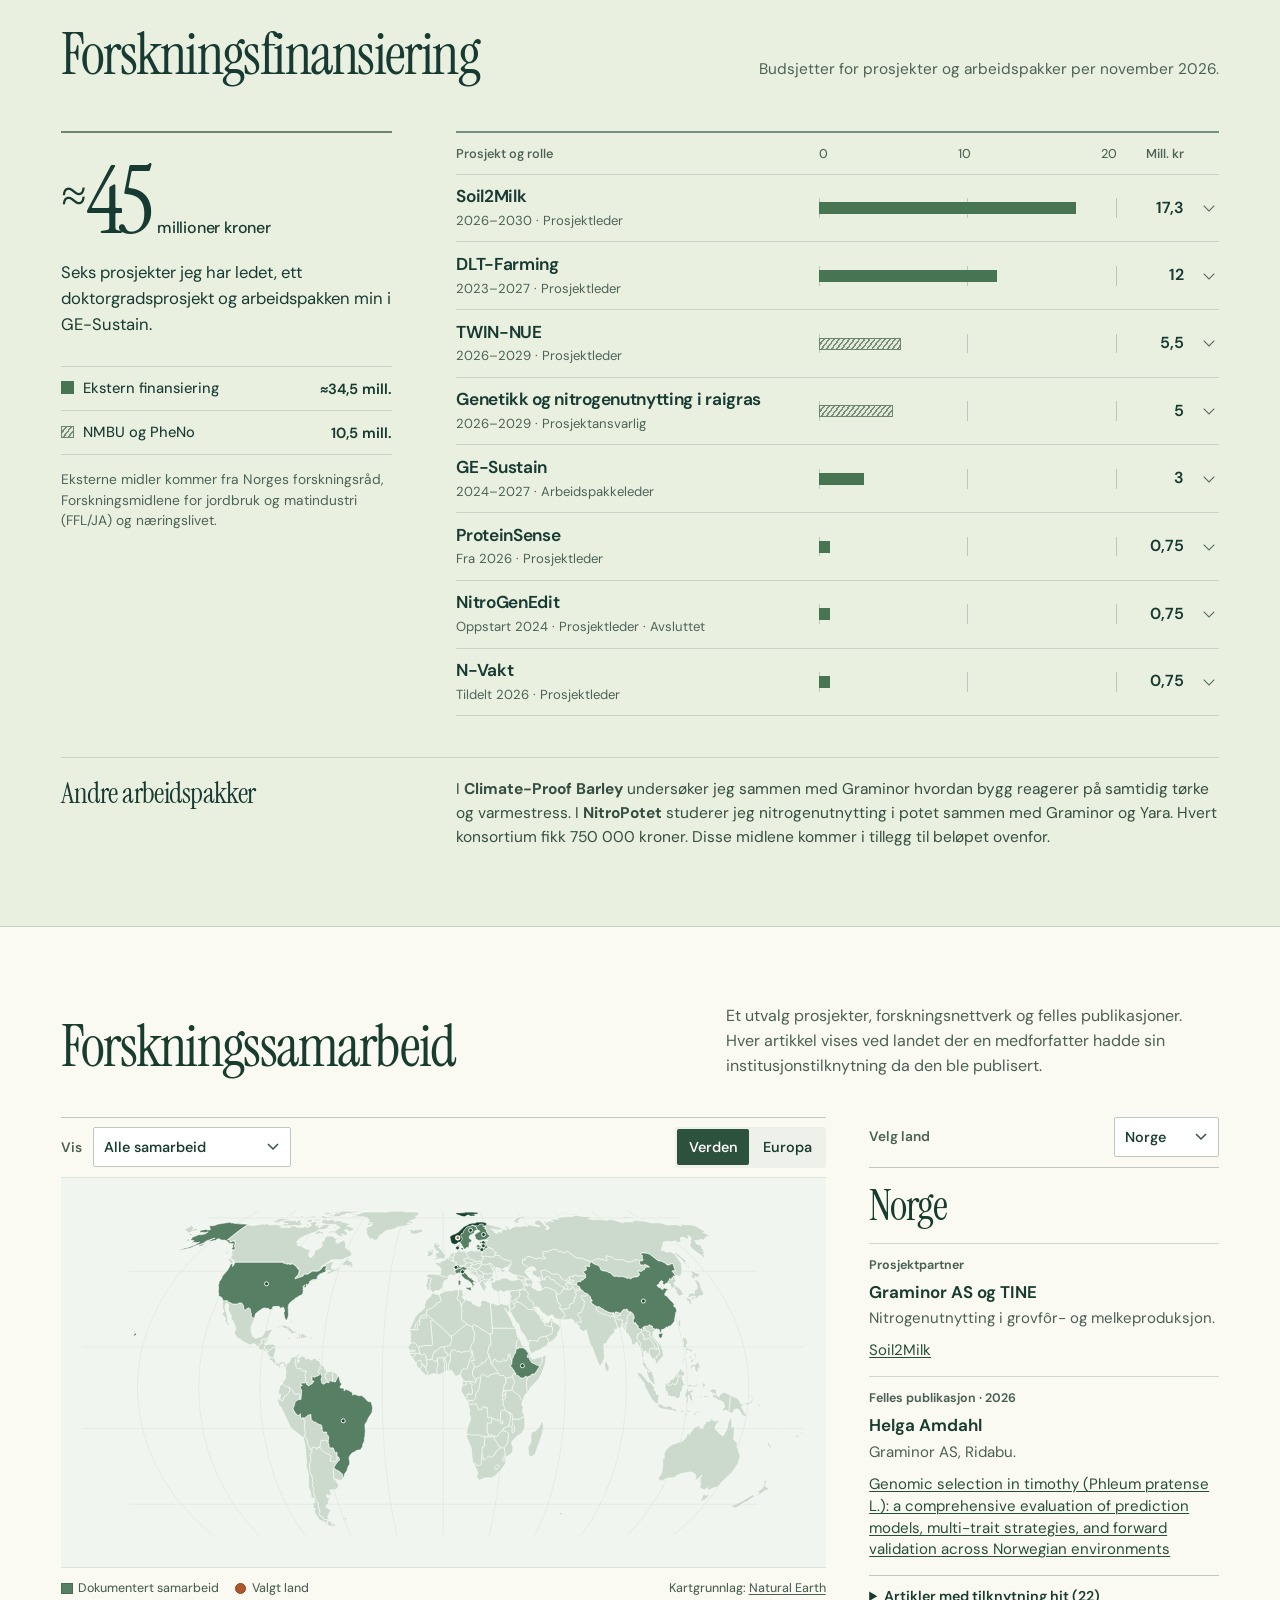
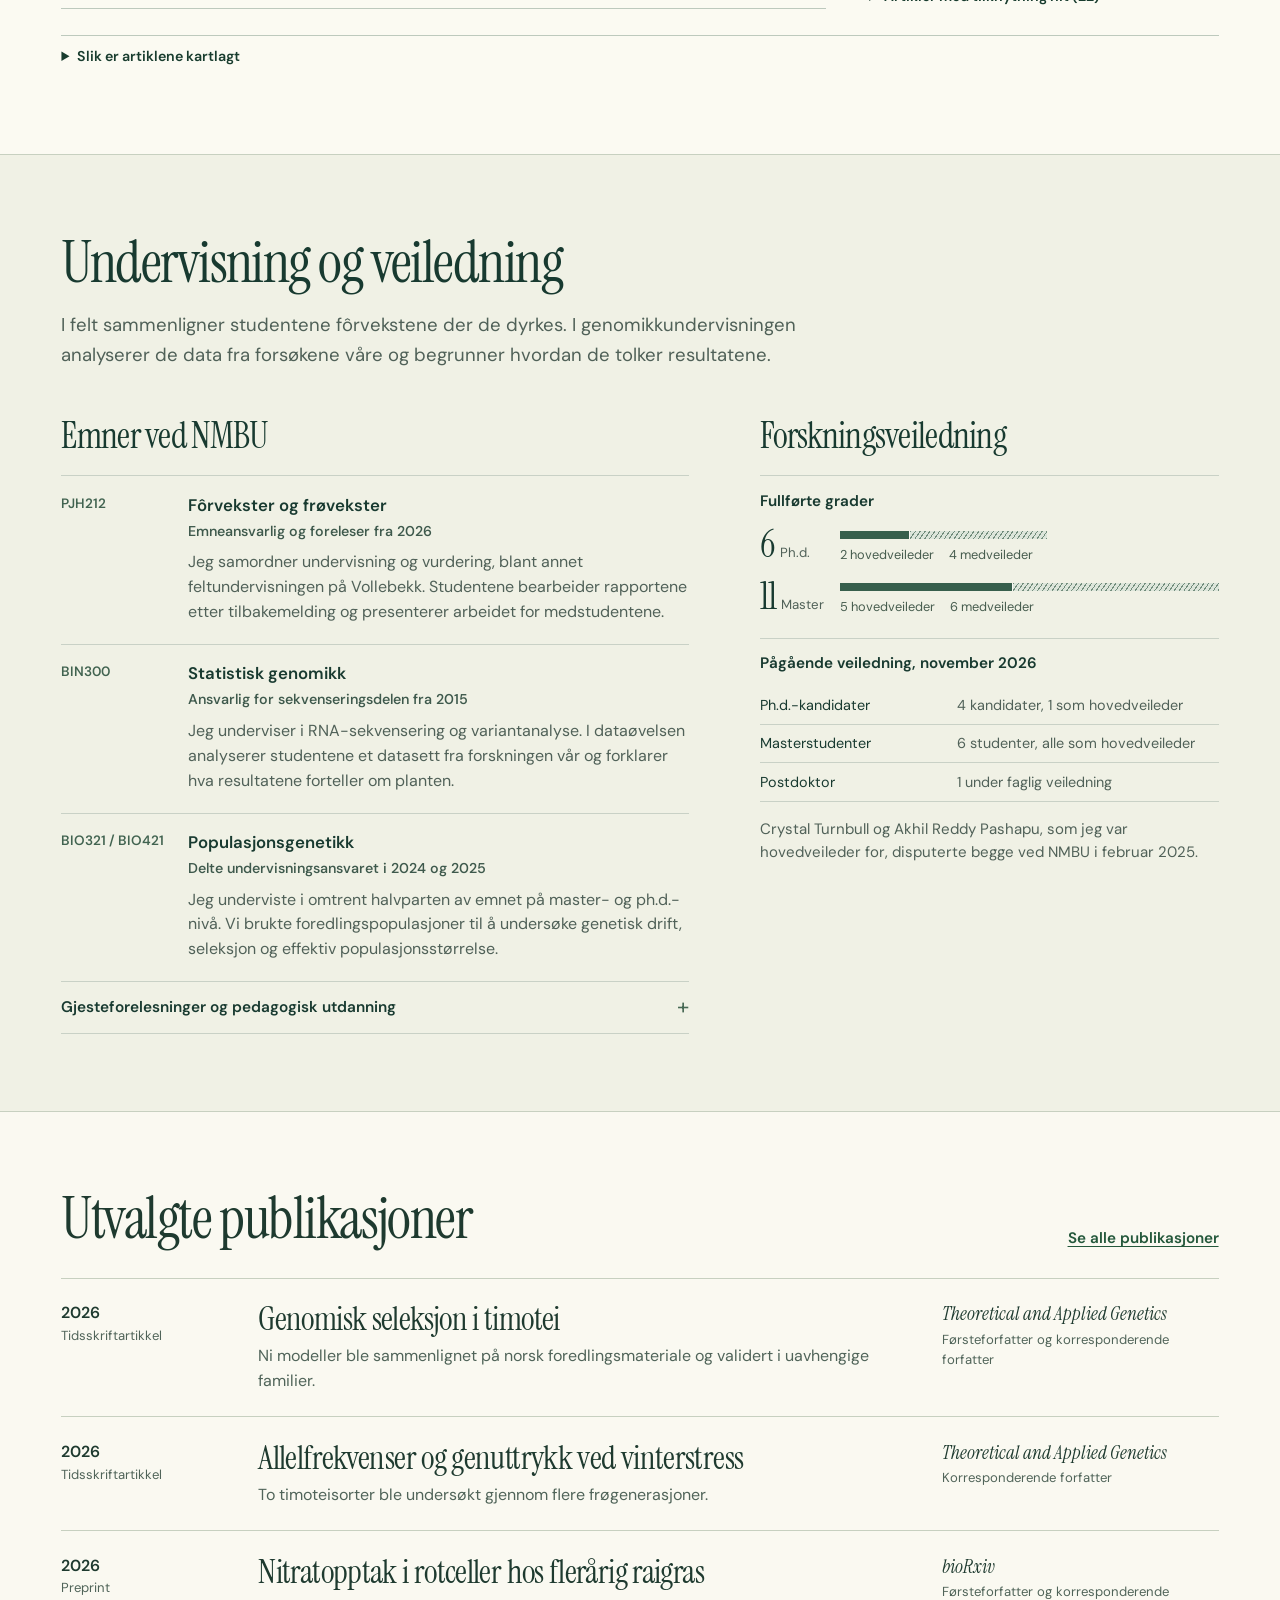
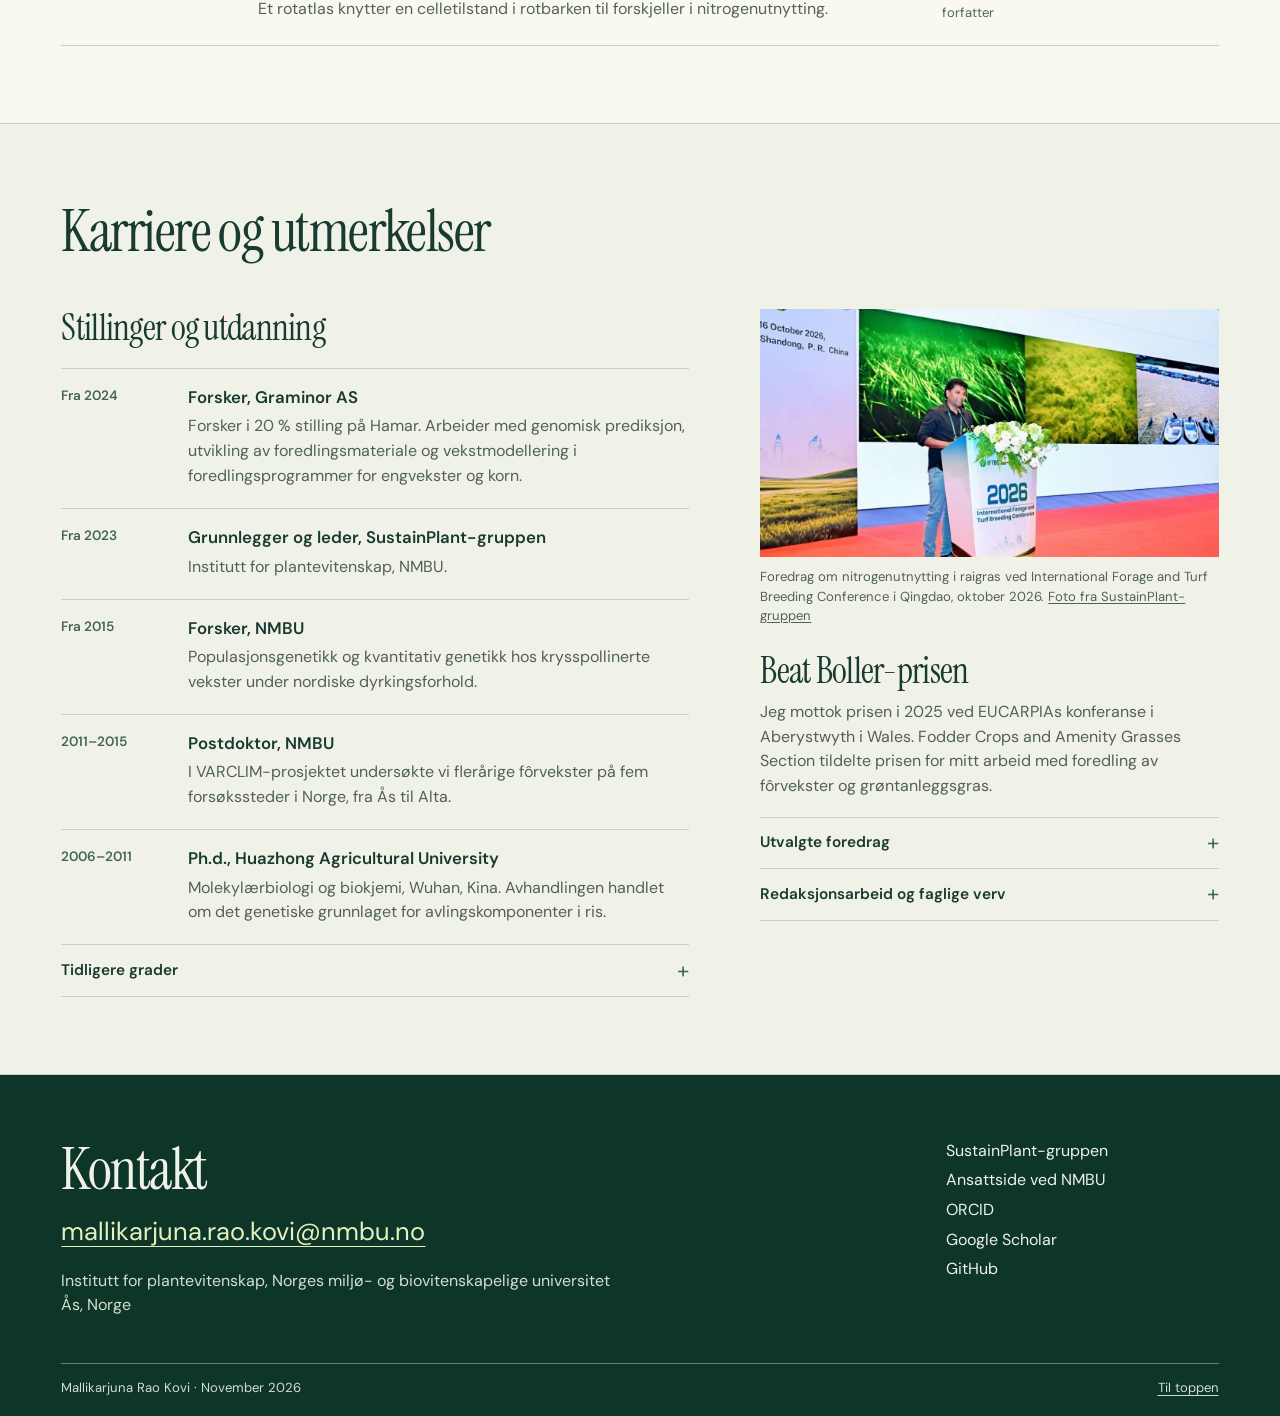
==== commit 0a27b759: "Update potato, oat and barley research across the multilingual portfolio and CVs" ====
--- a/index-no.html
+++ b/index-no.html
@@ -2,12 +2,12 @@
 <html lang="nb"><head>
 <meta charset="utf-8"><meta name="viewport" content="width=device-width,initial-scale=1"><meta name="theme-color" content="#0b3024">
 <title>Mallikarjuna Rao Kovi | Plantegenetikk og planteforedling</title>
-<meta name="description" content="Faglig profil for Mallikarjuna Rao Kovi. Grovfôrforedling, forskningsprosjekter, internasjonalt samarbeid, publikasjoner og undervisning ved NMBU."><link rel="canonical" href="https://kovimallik.github.io/index-no.html">
+<meta name="description" content="Mallikarjuna Rao Kovi ved NMBU og Graminor. Forskning på fôrgras, sjukdomsresistens i potet og nitrogenutnytting i havre og bygg, samt publikasjoner, finansiering og undervisning."><link rel="canonical" href="https://kovimallik.github.io/index-no.html">
 <link rel="alternate" hreflang="en" href="https://kovimallik.github.io/">
 <link rel="alternate" hreflang="nb" href="https://kovimallik.github.io/index-no.html">
 <link rel="alternate" hreflang="zh-Hans" href="https://kovimallik.github.io/index-zh.html">
 <link rel="alternate" hreflang="x-default" href="https://kovimallik.github.io/">
-<meta property="og:type" content="profile"><meta property="og:title" content="Mallikarjuna Rao Kovi | Plantegenetikk og planteforedling"><meta property="og:description" content="Faglig profil for Mallikarjuna Rao Kovi. Grovfôrforedling, forskningsprosjekter, internasjonalt samarbeid, publikasjoner og undervisning ved NMBU."><meta property="og:url" content="https://kovimallik.github.io/index-no.html"><meta property="og:image" content="https://kovimallik.github.io/assets/portrait.webp">
+<meta property="og:type" content="profile"><meta property="og:title" content="Mallikarjuna Rao Kovi | Plantegenetikk og planteforedling"><meta property="og:description" content="Mallikarjuna Rao Kovi ved NMBU og Graminor. Forskning på fôrgras, sjukdomsresistens i potet og nitrogenutnytting i havre og bygg, samt publikasjoner, finansiering og undervisning."><meta property="og:url" content="https://kovimallik.github.io/index-no.html"><meta property="og:image" content="https://kovimallik.github.io/assets/portrait.webp">
 <link rel="icon" href="./assets/mark.svg" type="image/svg+xml"><link rel="preload" href="./assets/fonts/InstrumentSerif-Regular.woff" as="font" type="font/woff" crossorigin>
 <link rel="stylesheet" href="./style.css"><link rel="stylesheet" href="./funding.css"><link rel="stylesheet" href="./teaching.css"><link rel="stylesheet" href="./world-map.css"><link rel="stylesheet" href="./journal.css"><script src="./script.js" defer></script><script src="./world-map.js" defer></script>
 </head><body><a href="#main" class="skip">Hopp til innhold</a>
@@ -27,7 +27,7 @@
         <img src="./assets/portrait.webp" width="825" height="1100" alt="Mallikarjuna Rao Kovi" fetchpriority="high">
         <div><strong>Forsker, NMBU</strong><span>Gruppeleder for SustainPlant · Forsker, Graminor</span><span class="journal-location">Ås, Norge</span></div>
       </div>
-      <p class="bio-copy">Jeg leder SustainPlant-gruppen ved Norges miljø- og biovitenskapelige universitet og samarbeider med planteforedlerne i Graminor. Jeg forsker på hvordan flerårige grasarter utnytter nitrogen, og hvordan vi kan foredle sorter med god avling og overvintringsevne.</p>
+      <p class="bio-copy">Jeg forsker på hvordan fôrgras utnytter nitrogen og overlever nordiske vintre. I GE-Sustain leder jeg arbeidspakken om potetgenetikk. Nå utvider jeg forskningen på nitrogenutnytting til havre og bygg.</p>
       <div class="bio-links"><a class="button" href="./Mallikarjuna-Rao-Kovi-CV-no.pdf" download><svg class="icon" aria-hidden="true" viewBox="0 0 24 24"><path d="M12 3v12m-4-4 4 4 4-4M5 16v4h14v-4"/></svg>Last ned CV <span>PDF</span></a><a class="plain-link" href="mailto:mallikarjuna.rao.kovi@nmbu.no"><svg class="icon" aria-hidden="true" viewBox="0 0 24 24"><rect x="3" y="5" width="18" height="14" rx="2"/><path d="m4 7 8 6 8-6"/></svg>Send e-post</a></div>
     </div>
     <figure class="field-plate">
@@ -47,12 +47,19 @@
 </section>
 <div class="record-band"><div class="wrap record-strip"><div class="record-heading"><strong>Nøkkeltall</strong><span>November 2026</span></div><a href="#funding" class="metric"><span class="metric-value">≈45 <small>mill. kr</small></span><span class="metric-label">Forskningsfinansiering</span></a><a href="#publications" class="metric"><span class="metric-value">28</span><span class="metric-label">Fagfellevurderte artikler</span></a><a href="#teaching" class="metric"><span class="metric-value">17</span><span class="metric-label">Fullførte master- og doktorgrader under veiledning</span></a></div>
 </div>
-<section class="chapter research" id="research"><div class="wrap"><header class="lead-heading"><h2>Forskningsinteresser</h2><p>Feltforsøkene mine dreier seg særlig om timotei og flerårig raigras. Jeg kombinerer populasjonsgenetikk, genuttrykksanalyser i røtter og feltmålinger for å undersøke egenskaper som er viktige i foredlingen.</p></header>
-<div class="theme-nav" aria-label="Forskningstemaer" hidden><button type="button" data-theme="nitrogen">Nitrogenutnytting</button><button type="button" data-theme="prediction">Genomisk prediksjon</button><button type="button" data-theme="adaptation">Overvintring</button><button type="button" data-theme="resources">Genetisk mangfold</button></div>
+<section class="chapter research" id="research"><div class="wrap"><header class="lead-heading"><h2>Forskningsinteresser</h2><p>Jeg kombinerer feltforsøk, genomdata og analyser av genuttrykk i røtter for å studere avling og overvintring i timotei og flerårig raigras. Jeg undersøker også tørråteresistens i potet og hvordan kornsorter reagerer på ulik nitrogengjødsling.</p></header>
+<div class="theme-nav" aria-label="Forskningstemaer" hidden><button type="button" data-theme="nitrogen">Nitrogenutnytting</button><button type="button" data-theme="potato-cereals">Potet og korn</button><button type="button" data-theme="prediction">Genomisk prediksjon</button><button type="button" data-theme="adaptation">Overvintring</button><button type="button" data-theme="resources">Genetisk mangfold</button></div>
 <article class="theme-panel" id="nitrogen"><div class="theme-copy"><h3>Nitrogenutnytting i flerårig raigras</h3><p>I Ås og Hamar sammenligner vi grasavling ved tre nivåer av nitrogengjødsling. Deretter dyrker vi utvalgte raigrassorter i næringsløsning og bruker sekvensering av enkeltkjerner for å finne rotcellene som uttrykker gener for nitrattransport.</p><p>Vi undersøker hvilke sorter som gir mer avling ved samme gjødslingsnivå, og hvilke som holder avlingen oppe når vi gjødsler mindre.</p><a class="text-link" href="https://kovimallik.github.io/lolium-root-atlas/">Åpne rotatlaset for raigras</a></div><figure class="field-study"><img src="./assets/field-phenotyping.webp" width="1200" height="675" loading="lazy" alt="En forsker måler fôrgras i felt med en fenotypingsplattform ved NMBU."><figcaption><span>Forsøksruter med fôrgras i Ås</span><div class="trial-design"><div><strong>40</strong><span>sorter</span></div><div><strong>3</strong><span>nitrogennivåer</span></div><div><strong>2</strong><span>forsøkssteder</span></div></div></figcaption></figure></article>
+<article class="theme-panel" id="potato-cereals">
+  <div class="theme-copy"><h3>Tørråteresistens i potet og nitrogenutnytting i korn</h3><p>I GE-Sustain leder jeg arbeidet med å finne gener som har betydning for tørråteresistens og for kvaliteten på poteter til industriell bearbeiding. En av egenskapene vi undersøker, er innholdet av asparagin i knollene.</p><p>I TWIN-NUE følger vi veksten hos havre og flerårig raigras ved ulike nitrogennivåer med gjentatte 3D-skanninger. Jeg utvider nå forskningen til bygg for å undersøke hvilke sorter som gir større avling ved samme nitrogenmengde, eller holder avlingen oppe når mengden reduseres.</p></div>
+  <div class="trait-note"><h4>Min rolle i prosjektene</h4><dl>
+    <dt><a href="https://graminor.no/prosjekt/ge-sustain/">GE-Sustain</a></dt><dd>Leder arbeidspakken om potetgenetikk</dd>
+    <dt><a href="https://www.nmbu.no/forskning/prosjekter/twin-nue">TWIN-NUE</a></dt><dd>Leder prosjektet om nitrogenutnytting i havre og raigras</dd>
+  </dl></div>
+</article>
 <article class="theme-panel" id="prediction"><div class="theme-copy"><h3>Genomisk prediksjon i nye timoteifamilier</h3><p>Sammen med Graminor sammenlignet vi ni modeller for genomisk prediksjon i timotei. Den gjennomsnittlige korrelasjonen mellom predikerte og observerte verdier falt fra 0,62 ved kryssvalidering til 0,16 da vi testet modellene i 213 uavhengige familier.</p><p>For en foredler som skal velge foreldre til neste generasjon, ligger den siste testen nærmest den praktiske oppgaven.</p><a class="text-link" href="https://doi.org/10.1007/s00122-026-05371-x">Les timoteistudien</a></div><figure class="correlation"><figcaption>Prediksjonskorrelasjon <i>r</i></figcaption><div class="corr-row"><span>Kryssvalidering i treningsmaterialet</span><div class="corr-track"><b style="--w:62%"></b></div><strong>0,62</strong></div><div class="corr-row"><span>Uavhengige familier</span><div class="corr-track"><b style="--w:16%"></b></div><strong>0,16</strong></div><p>Gjennomsnittlig Pearson-korrelasjon for 30 kombinasjoner av egenskap og datasett. Skala fra 0 til 1.</p></figure></article>
 <article class="theme-panel" id="adaptation"><div class="theme-copy"><h3>Overvintring etter frøoppformering</h3><p>Frø av nordlige timoteisorter blir ofte oppformert lenger sør. Vi følger endringer i allelfrekvenser og genuttrykk gjennom flere frøgenerasjoner og undersøker hvordan plantene klarer seg etter frost og isdekke.</p><p>Spørsmålet er om sortene beholder vinterherdigheten de opprinnelig ble valgt ut for.</p><a class="text-link" href="https://doi.org/10.1007/s00122-026-05270-1">Les studien om vinterstress</a></div><div class="trait-note"><h4>Vinteregenskaper</h4><dl><dt>Frosttoleranse</dt><dd>Gjenvekst etter frost</dd><dt>Toleranse for isdekke</dt><dd>Overlevelse under langvarig isdekke</dd></dl></div></article>
-<article class="theme-panel" id="resources"><div class="theme-copy"><h3>Frøavling og genetiske ressurser</h3><p>I tetraploid rødkløver har vi sammenlignet genuttrykket i planter med ulik frøsetting. For engsvingel har vi utviklet en åpen genomdatabase der forskere kan finne gener og sammenligne sekvenser.</p><p>I GE-Sustain arbeider jeg også med å finne gener for sjukdomsresistens og prosesseringskvalitet i potet.</p><a class="text-link" href="https://doi.org/10.1038/srep44383">Les studien om rødkløver</a></div><div class="trait-note"><h4>Genomressurser</h4><dl><dt><a href="https://doi.org/10.1093/database/baaa046">ForageGrassBase</a></dt><dd>Genomressurser for engsvingel</dd><dt><a href="https://www.sustainplantgroup.com/pages/research.html#ge-sustain">GE-Sustain</a></dt><dd>Sjukdomsresistens og knollkvalitet i potet</dd></dl></div></article></div></section>
+<article class="theme-panel" id="resources"><div class="theme-copy"><h3>Frøavling og genetiske ressurser</h3><p>I tetraploid rødkløver har vi sammenlignet genuttrykket i planter med ulik frøsetting. For engsvingel har vi utviklet en åpen genomdatabase der forskere kan finne gener og sammenligne sekvenser.</p><a class="text-link" href="https://doi.org/10.1038/srep44383">Les studien om rødkløver</a></div><div class="trait-note"><h4>Genomressurser</h4><dl><dt><a href="https://doi.org/10.1093/database/baaa046">ForageGrassBase</a></dt><dd>Genomressurser for engsvingel</dd></dl></div></article></div></section>
 <section lang="nb" class="chapter funding" id="funding" aria-labelledby="funding-title">
   <div class="wrap">
     <header class="fund-heading">
